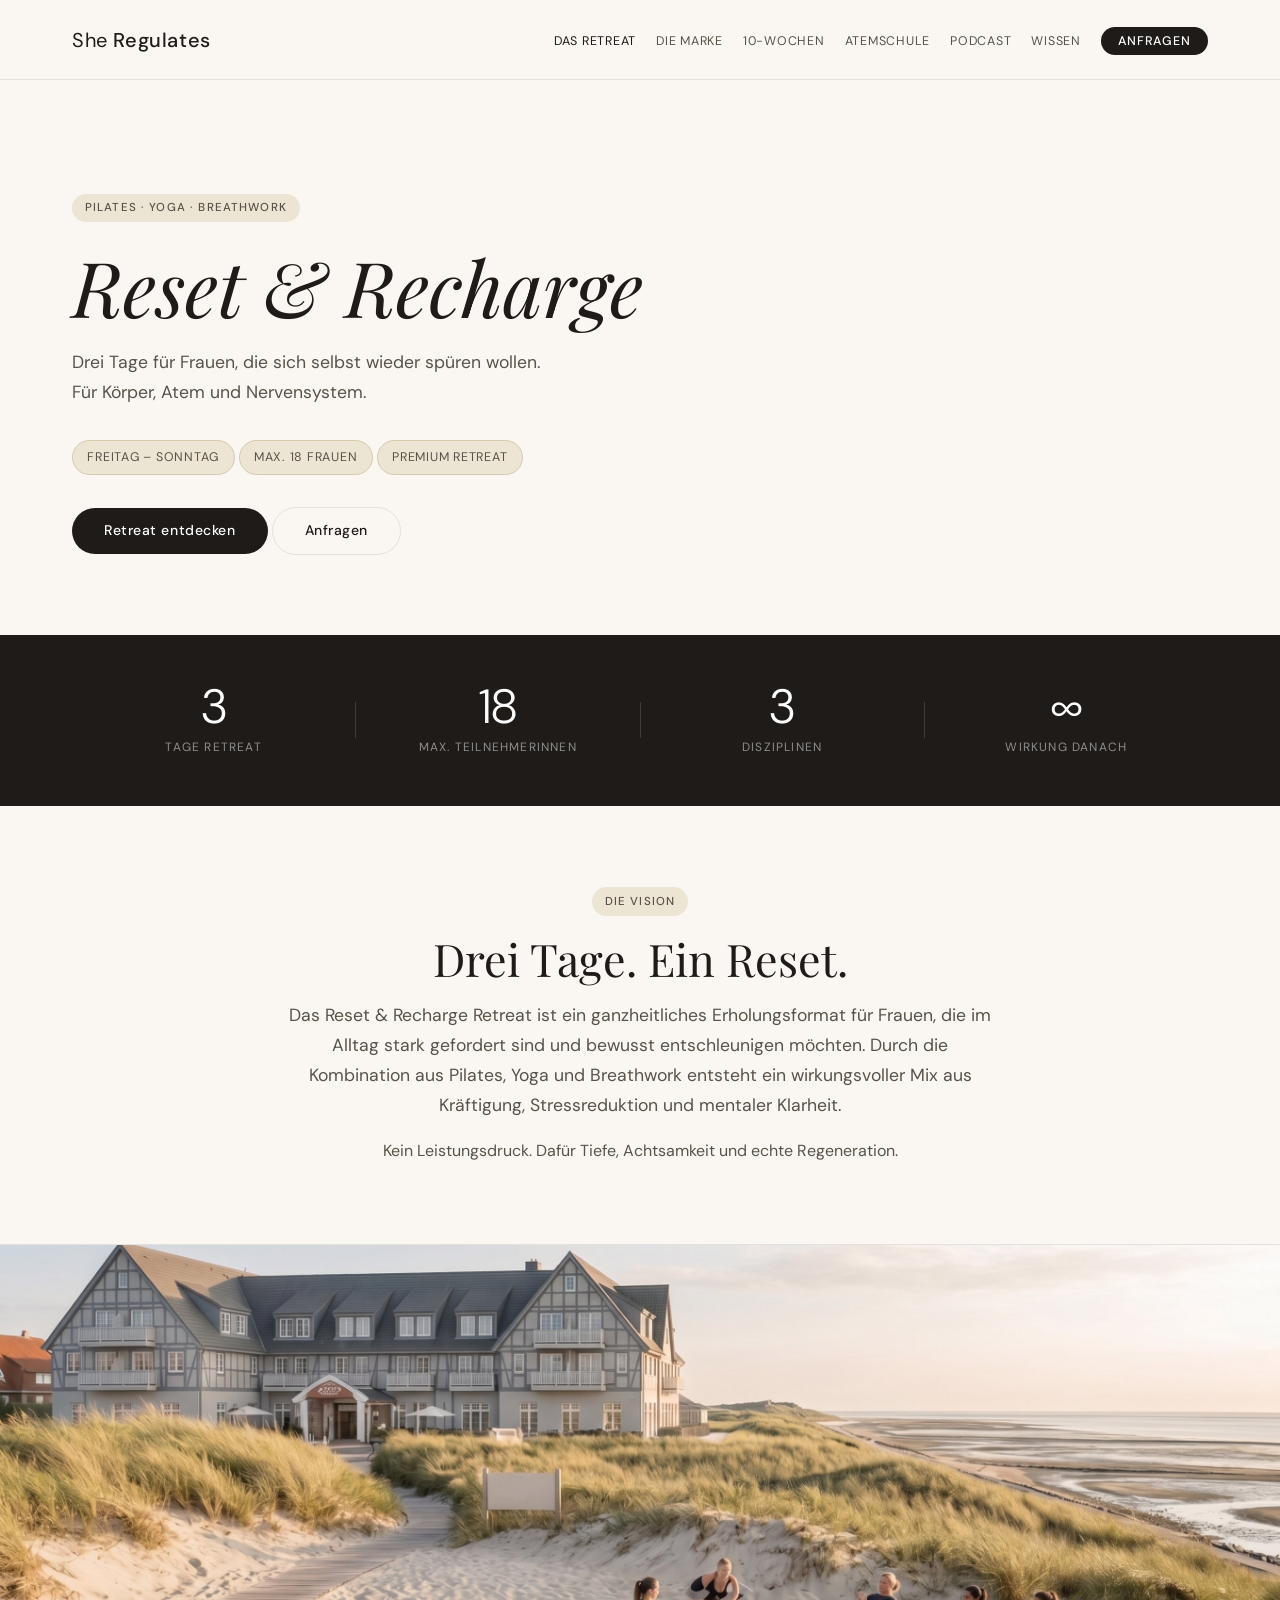
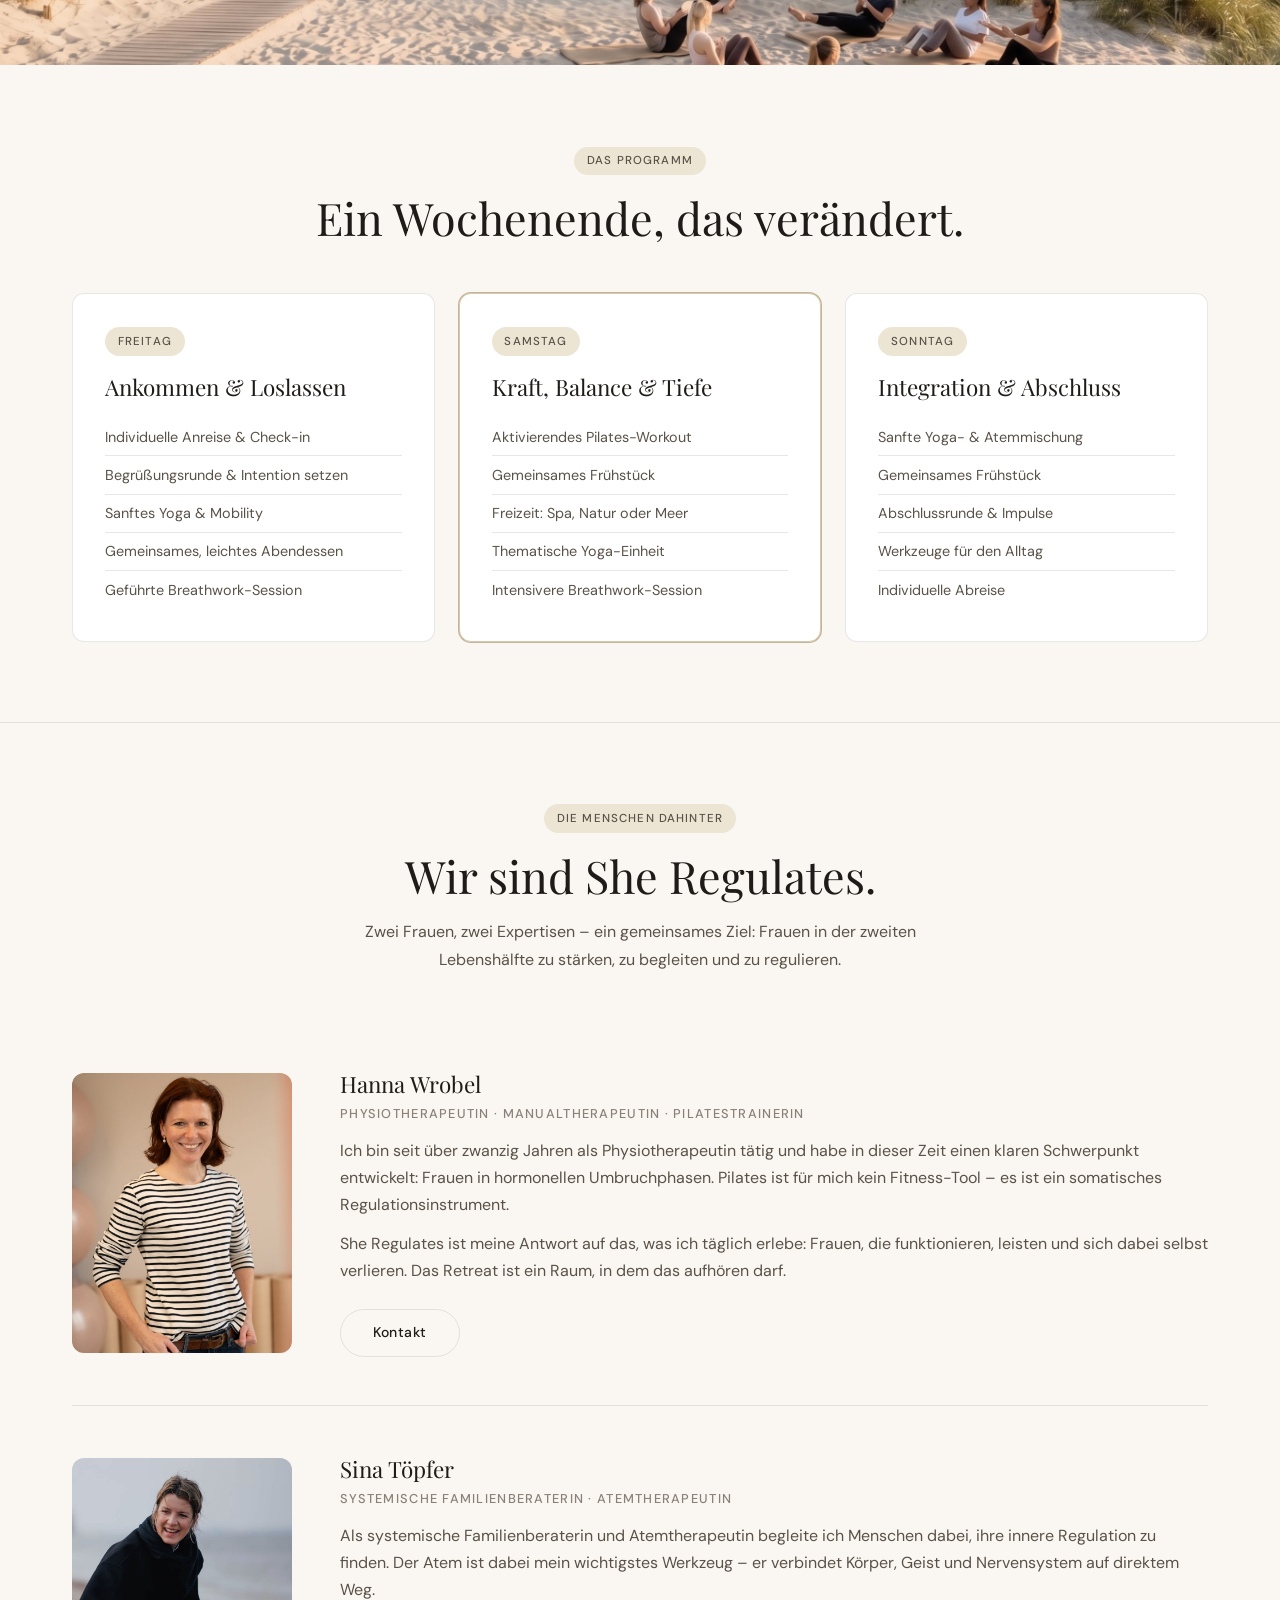
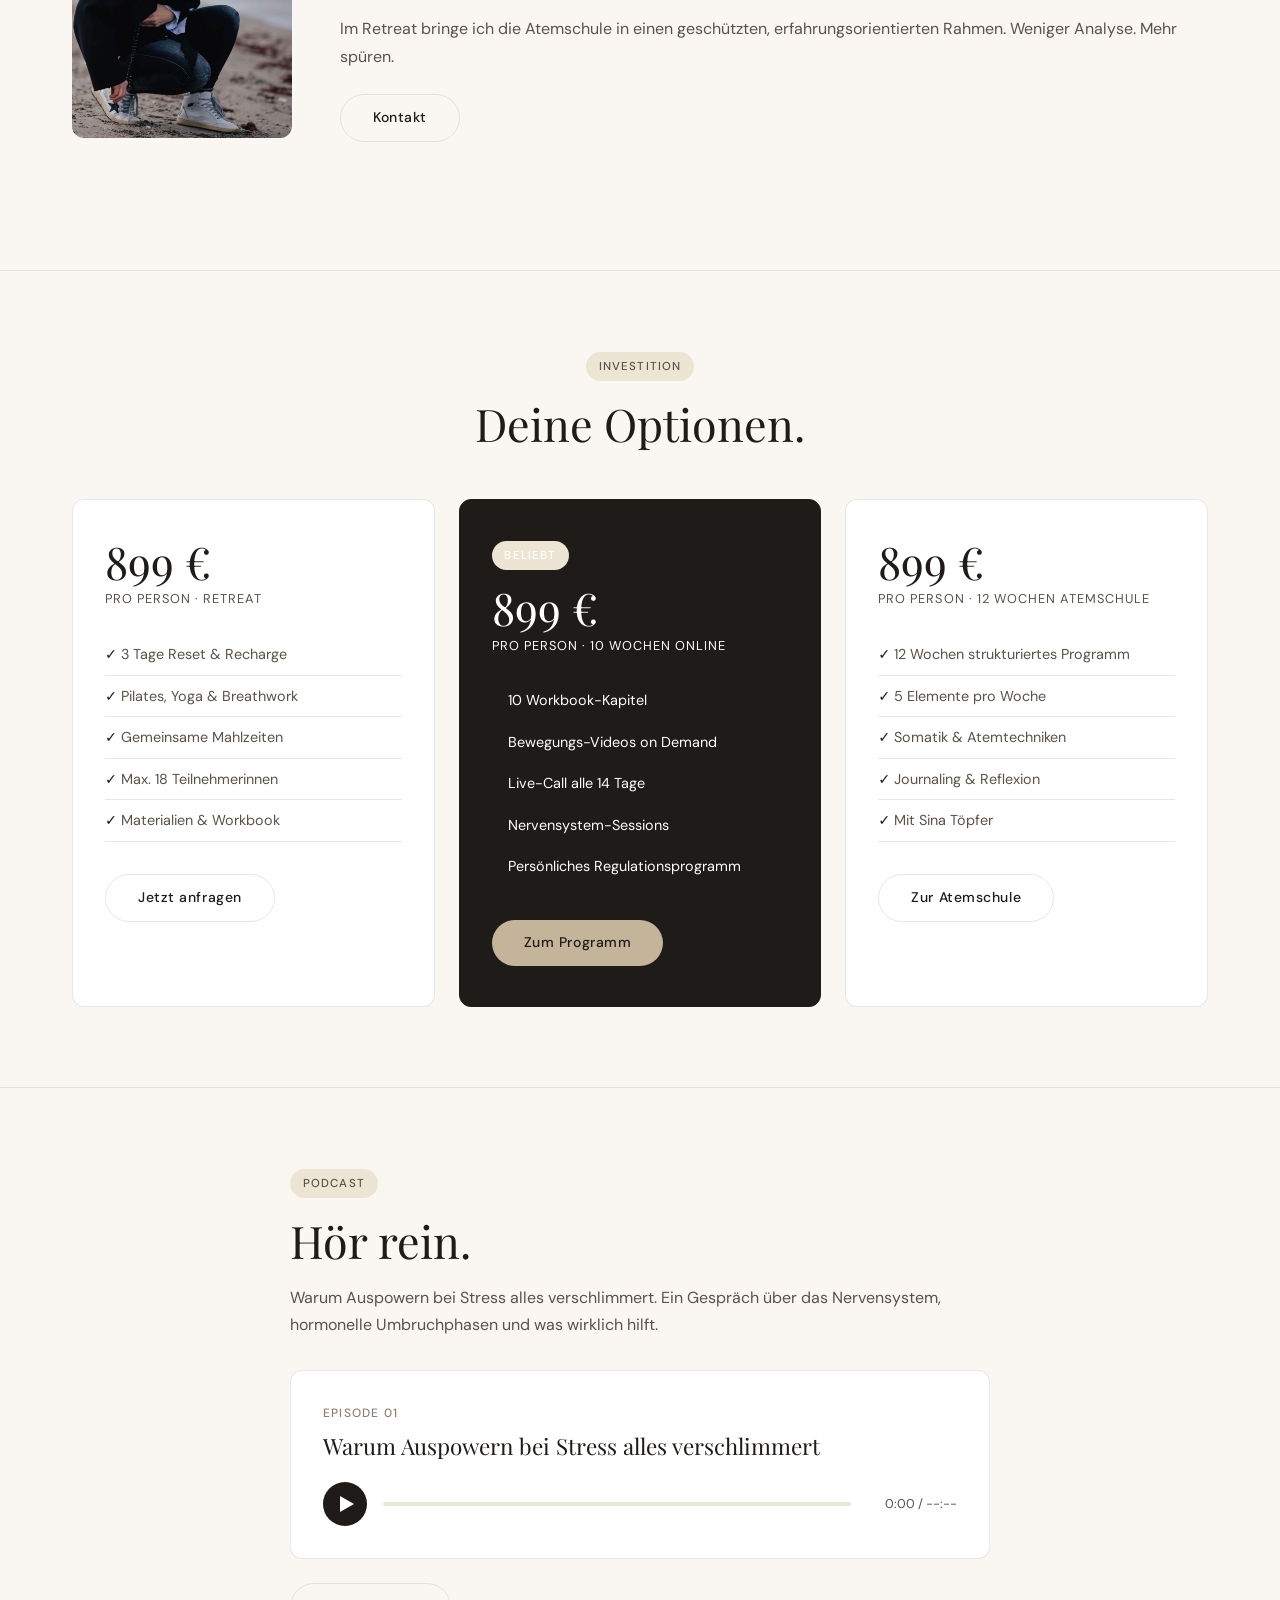
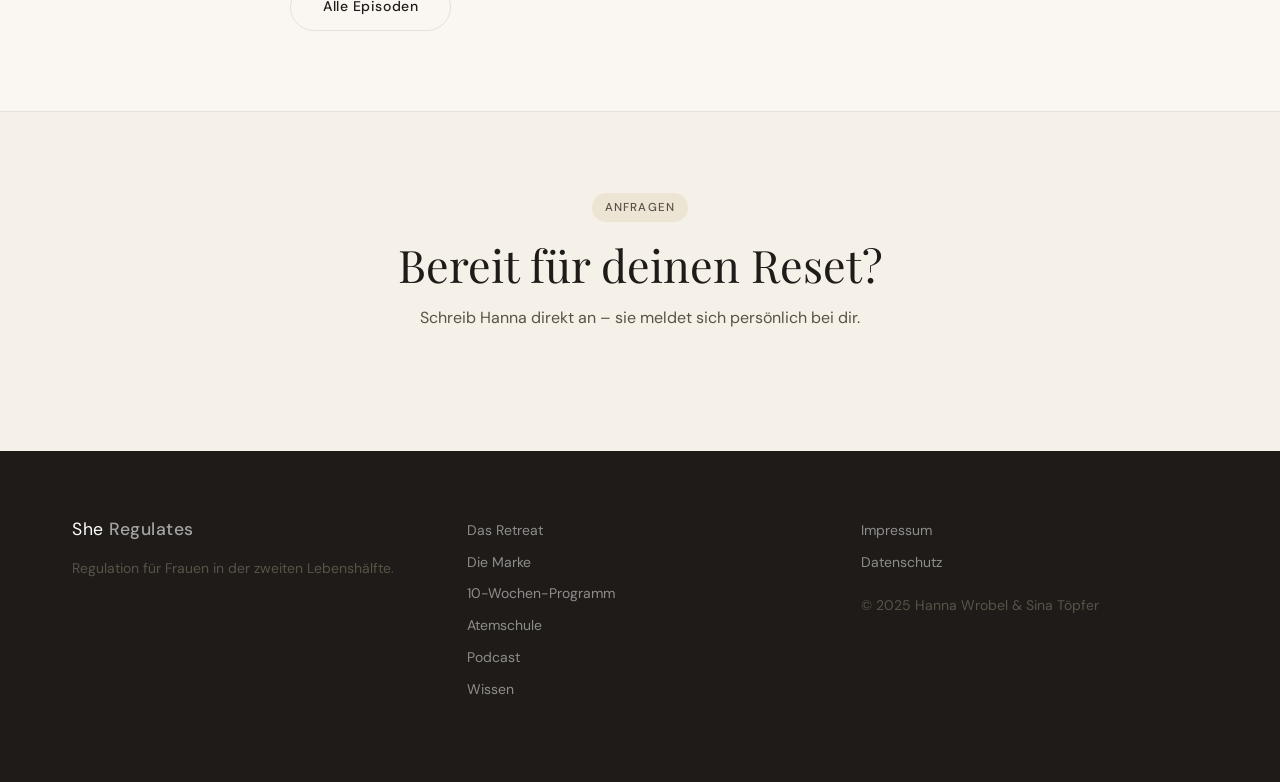
==== index.html @ dd6e3ad3 "fix: retreat.jpg als banner statt Hanna_Bild" ====
<!DOCTYPE html>
<html lang="de">
<head>
<meta charset="UTF-8">
<meta name="viewport" content="width=device-width, initial-scale=1.0">
<title>Reset & Recharge Retreat – She Regulates</title>
<link rel="preconnect" href="https://fonts.googleapis.com">
<link href="https://fonts.googleapis.com/css2?family=Playfair+Display:ital,wght@0,300;0,400;0,500;1,300;1,400&family=DM+Sans:wght@300;400;500&display=swap" rel="stylesheet">
<link rel="stylesheet" href="style.css">


</head>
<body>
<nav id="navbar">
  <div class="nav-inner">
    <a href="index.html" class="logo">She <span>Regulates</span></a>
    <ul class="nav-links">
      <li><a href="index.html" class="active">Das Retreat</a></li>
      <li><a href="marke.html">Die Marke</a></li>
      <li><a href="programm.html">10-Wochen</a></li>
      <li><a href="atemschule.html">Atemschule</a></li>
      <li><a href="podcast.html">Podcast</a></li>
      <li><a href="wissen.html">Wissen</a></li>
      <li><a href="index.html#anfragen" class="nav-cta">Anfragen</a></li>
    </ul>
    <button class="hamburger" id="hamburger" aria-label="Menü"><span></span><span></span><span></span></button>
  </div>
</nav>
<div class="mobile-menu" id="mobileMenu">
    <a href="index.html">Das Retreat</a>  <a href="marke.html">Die Marke</a>  <a href="programm.html">10-Wochen</a>  <a href="atemschule.html">Atemschule</a>  <a href="podcast.html">Podcast</a>  <a href="wissen.html">Wissen</a>
  <a href="index.html#anfragen" class="btn btn-primary" style="margin-top:1rem">Anfragen</a>
</div>
<!-- HERO -->
<section class="hero-cream">
  <div class="container">
    <div class="hero-cream-inner">
      <span class="tag">Pilates · Yoga · Breathwork</span>
      <h1>Reset &amp; Recharge</h1>
      <p>Drei Tage für Frauen, die sich selbst wieder spüren wollen.<br>Für Körper, Atem und Nervensystem.</p>
      <div class="hero-badges" style="justify-content:flex-start;margin-bottom:2rem">
        <span class="hero-badge-cream">Freitag – Sonntag</span>
        <span class="hero-badge-cream">Max. 18 Frauen</span>
        <span class="hero-badge-cream">Premium Retreat</span>
      </div>
      <div class="hero-btns" style="justify-content:flex-start">
        <a href="#retreat" class="btn btn-primary">Retreat entdecken</a>
        <a href="#anfragen" class="btn btn-outline">Anfragen</a>
      </div>
    </div>
  </div>
</section>

<!-- STATS -->
<div class="stats-bar">
  <div class="container">
    <div class="stats-grid">
      <div class="stat-item"><div class="stat-num">3</div><div class="stat-label">Tage Retreat</div></div>
      <div class="stat-divider"></div>
      <div class="stat-item"><div class="stat-num">18</div><div class="stat-label">Max. Teilnehmerinnen</div></div>
      <div class="stat-divider"></div>
      <div class="stat-item"><div class="stat-num">3</div><div class="stat-label">Disziplinen</div></div>
      <div class="stat-divider"></div>
      <div class="stat-item"><div class="stat-num">∞</div><div class="stat-label">Wirkung danach</div></div>
    </div>
  </div>
</div>

<!-- VISION -->
<section class="section" id="retreat">
  <div class="container">
    <div style="max-width:720px;margin:0 auto;text-align:center">
      <span class="tag">Die Vision</span>
      <h2>Drei Tage. Ein Reset.</h2>
      <p style="font-size:1.1rem;margin-top:1rem">Das Reset &amp; Recharge Retreat ist ein ganzheitliches Erholungsformat für Frauen, die im Alltag stark gefordert sind und bewusst entschleunigen möchten. Durch die Kombination aus Pilates, Yoga und Breathwork entsteht ein wirkungsvoller Mix aus Kräftigung, Stressreduktion und mentaler Klarheit.</p>
      <p style="margin-top:1rem">Kein Leistungsdruck. Dafür Tiefe, Achtsamkeit und echte Regeneration.</p>
    </div>
  </div>
</section>

<div class="divider"></div>


<!-- STRAND BANNER -->
<div class="strand-banner">
  <img src="retreat.jpg" alt="She Regulates Retreat" class="strand-img">
</div>

<!-- PROGRAMM ÜBERSICHT -->
<section class="section" style="background:var(--cream-dark)">
  <div class="container">
    <div style="text-align:center;margin-bottom:3rem">
      <span class="tag">Das Programm</span>
      <h2>Ein Wochenende, das verändert.</h2>
    </div>
    <div class="card-grid card-grid-3">
      <div class="card">
        <div class="tag">Freitag</div>
        <h3>Ankommen &amp; Loslassen</h3>
        <ul style="list-style:none;margin-top:1rem">
          <li style="padding:.4rem 0;border-bottom:1px solid var(--border);font-size:.9rem;color:var(--text-mid)">Individuelle Anreise &amp; Check-in</li>
          <li style="padding:.4rem 0;border-bottom:1px solid var(--border);font-size:.9rem;color:var(--text-mid)">Begrüßungsrunde &amp; Intention setzen</li>
          <li style="padding:.4rem 0;border-bottom:1px solid var(--border);font-size:.9rem;color:var(--text-mid)">Sanftes Yoga &amp; Mobility</li>
          <li style="padding:.4rem 0;border-bottom:1px solid var(--border);font-size:.9rem;color:var(--text-mid)">Gemeinsames, leichtes Abendessen</li>
          <li style="padding:.4rem 0;font-size:.9rem;color:var(--text-mid)">Geführte Breathwork-Session</li>
        </ul>
      </div>
      <div class="card" style="border-color:var(--beige-dark);box-shadow:0 0 0 1px var(--beige-deep)">
        <div class="tag">Samstag</div>
        <h3>Kraft, Balance &amp; Tiefe</h3>
        <ul style="list-style:none;margin-top:1rem">
          <li style="padding:.4rem 0;border-bottom:1px solid var(--border);font-size:.9rem;color:var(--text-mid)">Aktivierendes Pilates-Workout</li>
          <li style="padding:.4rem 0;border-bottom:1px solid var(--border);font-size:.9rem;color:var(--text-mid)">Gemeinsames Frühstück</li>
          <li style="padding:.4rem 0;border-bottom:1px solid var(--border);font-size:.9rem;color:var(--text-mid)">Freizeit: Spa, Natur oder Meer</li>
          <li style="padding:.4rem 0;border-bottom:1px solid var(--border);font-size:.9rem;color:var(--text-mid)">Thematische Yoga-Einheit</li>
          <li style="padding:.4rem 0;font-size:.9rem;color:var(--text-mid)">Intensivere Breathwork-Session</li>
        </ul>
      </div>
      <div class="card">
        <div class="tag">Sonntag</div>
        <h3>Integration &amp; Abschluss</h3>
        <ul style="list-style:none;margin-top:1rem">
          <li style="padding:.4rem 0;border-bottom:1px solid var(--border);font-size:.9rem;color:var(--text-mid)">Sanfte Yoga- &amp; Atemmischung</li>
          <li style="padding:.4rem 0;border-bottom:1px solid var(--border);font-size:.9rem;color:var(--text-mid)">Gemeinsames Frühstück</li>
          <li style="padding:.4rem 0;border-bottom:1px solid var(--border);font-size:.9rem;color:var(--text-mid)">Abschlussrunde &amp; Impulse</li>
          <li style="padding:.4rem 0;border-bottom:1px solid var(--border);font-size:.9rem;color:var(--text-mid)">Werkzeuge für den Alltag</li>
          <li style="padding:.4rem 0;font-size:.9rem;color:var(--text-mid)">Individuelle Abreise</li>
        </ul>
      </div>
    </div>
  </div>
</section>

<div class="divider"></div>

<!-- TEAM -->
<section class="section">
  <div class="container">
    <div style="text-align:center;margin-bottom:3rem">
      <span class="tag">Die Menschen dahinter</span>
      <h2>Wir sind She Regulates.</h2>
      <p style="max-width:580px;margin:1rem auto 0">Zwei Frauen, zwei Expertisen – ein gemeinsames Ziel: Frauen in der zweiten Lebenshälfte zu stärken, zu begleiten und zu regulieren.</p>
    </div>
    <div class="person-card">
      <img src="Hanna_Bild.jpg" alt="Hanna Wrobel" class="person-img">
      <div class="person-info">
        <h3>Hanna Wrobel</h3>
        <p class="person-role">Physiotherapeutin · Manualtherapeutin · Pilatestrainerin</p>
        <p>Ich bin seit über zwanzig Jahren als Physiotherapeutin tätig und habe in dieser Zeit einen klaren Schwerpunkt entwickelt: Frauen in hormonellen Umbruchphasen. Pilates ist für mich kein Fitness-Tool – es ist ein somatisches Regulationsinstrument.</p>
        <p>She Regulates ist meine Antwort auf das, was ich täglich erlebe: Frauen, die funktionieren, leisten und sich dabei selbst verlieren. Das Retreat ist ein Raum, in dem das aufhören darf.</p>
        <a href="mailto:hanna.wrobel@pilatescompany.de" class="btn btn-outline" style="margin-top:.75rem">Kontakt</a>
      </div>
    </div>
    <div class="person-card">
      <img src="Sina_Bild.png" alt="Sina Töpfer" class="person-img">
      <div class="person-info">
        <h3>Sina Töpfer</h3>
        <p class="person-role">Systemische Familienberaterin · Atemtherapeutin</p>
        <p>Als systemische Familienberaterin und Atemtherapeutin begleite ich Menschen dabei, ihre innere Regulation zu finden. Der Atem ist dabei mein wichtigstes Werkzeug – er verbindet Körper, Geist und Nervensystem auf direktem Weg.</p>
        <p>Im Retreat bringe ich die Atemschule in einen geschützten, erfahrungsorientierten Rahmen. Weniger Analyse. Mehr spüren.</p>
        <a href="mailto:toepfer@systemischefamilienberaterin.de" class="btn btn-outline" style="margin-top:.75rem">Kontakt</a>
      </div>
    </div>
  </div>
</section>

<div class="divider"></div>

<!-- INVESTITION -->
<section class="section" style="background:var(--cream-dark)">
  <div class="container">
    <div style="text-align:center;margin-bottom:3rem">
      <span class="tag">Investition</span>
      <h2>Deine Optionen.</h2>
    </div>
    <div class="preis-grid">
      <div class="preis-card">
        <div class="preis-amount">899 €</div>
        <div class="preis-per">pro Person · Retreat</div>
        <ul class="preis-includes">
          <li>3 Tage Reset &amp; Recharge</li>
          <li>Pilates, Yoga &amp; Breathwork</li>
          <li>Gemeinsame Mahlzeiten</li>
          <li>Max. 18 Teilnehmerinnen</li>
          <li>Materialien &amp; Workbook</li>
        </ul>
        <a href="#anfragen" class="btn btn-outline">Jetzt anfragen</a>
      </div>
      <div class="preis-card featured">
        <div class="tag" style="background:var(--beige);color:var(--text-mid)">Beliebt</div>
        <div class="preis-amount">899 €</div>
        <div class="preis-per">pro Person · 10 Wochen online</div>
        <ul class="preis-includes">
          <li>10 Workbook-Kapitel</li>
          <li>Bewegungs-Videos on Demand</li>
          <li>Live-Call alle 14 Tage</li>
          <li>Nervensystem-Sessions</li>
          <li>Persönliches Regulationsprogramm</li>
        </ul>
        <a href="programm.html" class="btn btn-primary">Zum Programm</a>
      </div>
      <div class="preis-card">
        <div class="preis-amount">899 €</div>
        <div class="preis-per">pro Person · 12 Wochen Atemschule</div>
        <ul class="preis-includes">
          <li>12 Wochen strukturiertes Programm</li>
          <li>5 Elemente pro Woche</li>
          <li>Somatik &amp; Atemtechniken</li>
          <li>Journaling &amp; Reflexion</li>
          <li>Mit Sina Töpfer</li>
        </ul>
        <a href="atemschule.html" class="btn btn-outline">Zur Atemschule</a>
      </div>
    </div>
  </div>
</section>

<div class="divider"></div>

<!-- PODCAST TEASER -->
<section class="section">
  <div class="container">
    <div style="max-width:700px;margin:0 auto">
      <span class="tag">Podcast</span>
      <h2>Hör rein.</h2>
      <p style="margin:1rem 0 2rem">Warum Auspowern bei Stress alles verschlimmert. Ein Gespräch über das Nervensystem, hormonelle Umbruchphasen und was wirklich hilft.</p>
      <div class="episode-card">
        <div class="ep-meta">Episode 01</div>
        <h3>Warum Auspowern bei Stress alles verschlimmert</h3>
        <div class="player">
          <div class="player-bar">
            <button class="play-btn" id="playBtn1" onclick="togglePlay(1)">
              <svg width="14" height="16" viewBox="0 0 14 16"><path d="M0 0l14 8-14 8z"/></svg>
            </button>
            <div class="progress-wrap" id="pw1"><div class="progress-fill" id="pf1"></div></div>
            <span class="time-display" id="td1">0:00 / --:--</span>
          </div>
        </div>
      </div>
      <a href="podcast.html" class="btn btn-outline">Alle Episoden</a>
    </div>
  </div>
</section>

<div class="divider"></div>

<!-- ANFRAGEN -->
<section class="section form-section" id="anfragen">
  <div class="container">
    <div style="text-align:center;margin-bottom:2.5rem">
      <span class="tag">Anfragen</span>
      <h2>Bereit für deinen Reset?</h2>
      <p style="margin-top:.75rem">Schreib Hanna direkt an – sie meldet sich persönlich bei dir.</p>
    </div>
    <div class="hs-form-wrapper">
      <script charset="utf-8" type="text/javascript" src="//js-eu1.hsforms.net/forms/embed/v2.js"></script>
      <script>
        hbspt.forms.create({
          region: "eu1",
          portalId: "147264621",
          formId: "f4181721-f673-4d9c-a7f8-4d45f0703fde"
        });
      </script>
    </div>
  </div>
</section>

<footer>
  <div class="container">
    <div class="footer-inner">
      <div>
        <a href="index.html" class="logo">She <span>Regulates</span></a>
        <p>Regulation für Frauen in der zweiten Lebenshälfte.</p>
      </div>
      <div class="footer-links">
        <a href="index.html">Das Retreat</a>
        <a href="marke.html">Die Marke</a>
        <a href="programm.html">10-Wochen-Programm</a>
        <a href="atemschule.html">Atemschule</a>
        <a href="podcast.html">Podcast</a>
        <a href="wissen.html">Wissen</a>
      </div>
      <div class="footer-legal">
        <a href="impressum.html">Impressum</a>
        <a href="datenschutz.html">Datenschutz</a>
        <p style="margin-top:.75rem">© 2025 Hanna Wrobel &amp; Sina Töpfer</p>
      </div>
    </div>
  </div>
</footer>
<script>
  const nb = document.getElementById('navbar');
  window.addEventListener('scroll', () => nb.classList.toggle('scrolled', window.scrollY > 40));
  const hb = document.getElementById('hamburger');
  const mm = document.getElementById('mobileMenu');
  hb.addEventListener('click', () => { mm.classList.toggle('open'); hb.classList.toggle('open'); });
  mm.querySelectorAll('a').forEach(a => a.addEventListener('click', () => { mm.classList.remove('open'); hb.classList.remove('open'); }));
  
  // Podcast player (index teaser)
  const audio1 = new Audio('podcast.m4a');
  function togglePlay(n) {
    const btn = document.getElementById('playBtn'+n);
    const pf = document.getElementById('pf'+n);
    const td = document.getElementById('td'+n);
    const audio = audio1;
    if (audio.paused) { audio.play(); btn.innerHTML = '<svg width="12" height="14" viewBox="0 0 12 14" fill="#fff"><rect x="0" y="0" width="4" height="14"/><rect x="8" y="0" width="4" height="14"/></svg>'; }
    else { audio.pause(); btn.innerHTML = '<svg width="14" height="16" viewBox="0 0 14 16" fill="#fff"><path d="M0 0l14 8-14 8z"/></svg>'; }
    audio.ontimeupdate = () => {
      const p = audio.duration ? (audio.currentTime/audio.duration)*100 : 0;
      pf.style.width = p + '%';
      const fmt = s => Math.floor(s/60)+':'+(Math.floor(s%60)<10?'0':'')+Math.floor(s%60);
      td.textContent = fmt(audio.currentTime) + ' / ' + (audio.duration ? fmt(audio.duration) : '--:--');
    };
  }

</script>
</body>
</html>
---- style.css ----
/* ── RESET & ROOT ── */
*, *::before, *::after { box-sizing: border-box; margin: 0; padding: 0; }

:root {
  --beige-light: #f5f0e8;
  --beige:       #ede5d4;
  --beige-dark:  #d6c9b0;
  --beige-deep:  #c4b49a;
  --cream:       #faf7f2;
  --text:        #1e1b18;
  --text-mid:    #5a5248;
  --text-light:  #8a8078;
  --border:      rgba(30,27,24,.1);
  --black:       #1e1b18;
  --sans:        'DM Sans', system-ui, sans-serif;
  --heading:     'Playfair Display', serif;
  --radius:      12px;
  --nav-h:       80px;
}

html { scroll-behavior: smooth; }
body { padding-top: var(--nav-h); font-family: var(--sans); background: var(--cream); color: var(--text); font-size: 16px; line-height: 1.7; }

/* ── TYPOGRAPHY ── */
h1,h2,h3,h4,h5,h6 { font-family: var(--heading); font-weight: 400; }
h1 { font-size: clamp(2.4rem, 5.5vw, 4.2rem); line-height: 1.1; }
h2 { font-size: clamp(1.8rem, 3.5vw, 2.8rem); line-height: 1.2; }
h3 { font-family: var(--heading); font-size: 1.4rem; line-height: 1.35; font-weight: 400; }
p { color: var(--text-mid); }

/* ── NAV ── */
nav {
  position: fixed; top: 0; left: 0; right: 0; z-index: 100;
  height: var(--nav-h);
  background: rgba(250,247,242,.96);
  backdrop-filter: blur(12px);
  border-bottom: 1px solid var(--border);
}
.nav-inner {
  max-width: 1200px; margin: 0 auto; width: 100%;
  padding: 0 2rem; height: 100%;
  display: flex; align-items: center; justify-content: space-between;
}
.logo {
  font-family: var(--sans); font-size: 1.25rem; font-weight: 400;
  color: var(--text); text-decoration: none; letter-spacing: .03em;
}
.logo span { color: var(--text); font-weight: 500; }

.nav-links { display: flex; align-items: center; gap: 1.25rem; list-style: none; }
.nav-links a {
  font-size: .78rem; font-weight: 400; letter-spacing: .06em;
  text-decoration: none; color: var(--text-mid);
  text-transform: uppercase; transition: color .2s; white-space: nowrap;
}
.nav-links a:hover, .nav-links a.active { color: var(--black); }
.nav-cta {
  background: var(--black) !important; color: #fff !important;
  padding: .4rem 1.1rem; border-radius: 100px;
  font-weight: 500 !important;
  transition: background .2s !important;
}
.nav-cta:hover { background: #3a3530 !important; }

.hamburger {
  display: none; flex-direction: column; gap: 5px;
  background: none; border: none; cursor: pointer; padding: 4px;
}
.hamburger span { display: block; width: 24px; height: 2px; background: var(--text); border-radius: 2px; transition: .3s; }
.hamburger.open span:nth-child(1) { transform: translateY(7px) rotate(45deg); }
.hamburger.open span:nth-child(2) { opacity: 0; }
.hamburger.open span:nth-child(3) { transform: translateY(-7px) rotate(-45deg); }

.mobile-menu {
  display: none; position: fixed; top: var(--nav-h); left: 0; right: 0; bottom: 0;
  background: var(--cream); z-index: 99;
  flex-direction: column; align-items: center; justify-content: center; gap: 2rem;
  padding: 2rem;
}
.mobile-menu.open { display: flex; }
.mobile-menu a { font-family: var(--heading); font-size: 2rem; font-weight: 300; color: var(--text); text-decoration: none; transition: color .2s; }
.mobile-menu a:hover { color: var(--text-mid); }

/* ── LAYOUT ── */
.container { max-width: 1200px; margin: 0 auto; padding: 0 2rem; }
.section { padding: 5rem 0; }
.section-sm { padding: 3rem 0; }
.divider { height: 1px; background: var(--border); }

/* ── COMPONENTS ── */
.tag {
  display: inline-block; font-size: .72rem; font-weight: 500; letter-spacing: .1em;
  text-transform: uppercase; color: var(--text-mid); background: var(--beige);
  padding: .28rem .8rem; border-radius: 100px; margin-bottom: 1rem;
}
.btn {
  display: inline-block; padding: .7rem 2rem; border-radius: 100px;
  font-family: var(--sans); font-size: .875rem; font-weight: 500;
  letter-spacing: .04em; text-decoration: none; cursor: pointer;
  transition: .2s; border: none;
}
.btn-primary { background: var(--black); color: #fff; }
.btn-primary:hover { background: #3a3530; }
.btn-outline { background: transparent; color: var(--text); border: 1.5px solid var(--border); }
.btn-outline:hover { border-color: var(--black); color: var(--black); }

/* ── HERO (cream) ── */
.hero-cream { padding: 7rem 0 5rem; background: var(--cream); }
.hero-cream-inner { max-width: 680px; }
.hero-cream-inner h1 { font-size: clamp(2.8rem, 6vw, 4.8rem); font-style: italic; font-weight: 300; margin: .5rem 0 1.25rem; line-height: 1.05; }
.hero-cream-inner > p { font-size: 1.1rem; color: var(--text-mid); line-height: 1.75; margin-bottom: 2rem; }
.hero-badge-cream {
  display: inline-block; background: var(--beige); border: 1px solid var(--beige-dark);
  color: var(--text-mid); padding: .35rem .9rem; border-radius: 100px;
  font-size: .78rem; letter-spacing: .06em; text-transform: uppercase;
}

/* ── STRAND BANNER ── */
.strand-banner { width: 100%; height: 420px; overflow: hidden; }
.strand-img { width: 100%; height: 100%; object-fit: cover; object-position: center 40%; display: block; }

/* ── STATS BAR ── */
.stats-bar { background: var(--black); padding: 2rem 0; }
.stats-grid { display: flex; align-items: center; justify-content: center; flex-wrap: wrap; }
.stat-item { flex: 1; min-width: 140px; text-align: center; padding: 1rem 2rem; }
.stat-num { font-family: var(--sans); font-size: clamp(2rem,4vw,3rem); font-weight: 300; color: #fff; line-height: 1; }
.stat-label { font-size: .75rem; letter-spacing: .1em; text-transform: uppercase; color: rgba(255,255,255,.5); margin-top: .4rem; }
.stat-divider { width: 1px; height: 36px; background: rgba(255,255,255,.15); flex-shrink: 0; }

/* ── CARDS ── */
.card { background: #fff; border-radius: var(--radius); padding: 2rem; border: 1px solid var(--border); }
.card-grid { display: grid; gap: 1.5rem; }
.card-grid-2 { grid-template-columns: repeat(2, 1fr); }
.card-grid-3 { grid-template-columns: repeat(3, 1fr); }

/* ── PERSON CARD ── */
.person-card { display: flex; gap: 3rem; align-items: center; padding: 3rem 0; }
.person-card:not(:last-child) { border-bottom: 1px solid var(--border); }
.person-img { width: 220px; height: 280px; object-fit: cover; border-radius: var(--radius); flex-shrink: 0; }
.person-info h3 { margin-bottom: .25rem; }
.person-role { font-size: .8rem; letter-spacing: .1em; text-transform: uppercase; color: var(--text-light); margin-bottom: 1rem; font-weight: 500; }
.person-info p { margin-bottom: .75rem; }

/* ── INVESTITION ── */
.preis-grid { display: grid; grid-template-columns: repeat(3, 1fr); gap: 1.5rem; }
.preis-card { background: #fff; border: 1px solid var(--border); border-radius: var(--radius); padding: 2.5rem 2rem; }
.preis-card.featured { background: var(--black); border-color: var(--black); }
.preis-card.featured * { color: #fff !important; }
.preis-card.featured .btn { background: var(--beige-deep); color: var(--black) !important; }
.preis-card.featured .btn:hover { background: var(--beige-dark); }
.preis-amount { font-family: var(--heading); font-size: 2.8rem; font-weight: 300; color: var(--text); line-height: 1; margin-bottom: .25rem; }
.preis-per { font-size: .8rem; text-transform: uppercase; letter-spacing: .08em; color: var(--text-mid); margin-bottom: 1.5rem; }
.preis-includes { list-style: none; margin-bottom: 2rem; }
.preis-includes li { padding: .5rem 0; border-bottom: 1px solid var(--border); font-size: .9rem; color: var(--text-mid); }
.preis-includes li::before { content: "✓ "; color: var(--text); font-weight: 500; }

/* ── PHASE CARDS ── */
.phase-card { border-left: 3px solid var(--beige-dark); padding: 1.5rem 1.5rem 1.5rem 2rem; background: #fff; border-radius: 0 var(--radius) var(--radius) 0; }
.phase-num { font-size: .75rem; letter-spacing: .15em; text-transform: uppercase; color: var(--text-light); font-weight: 500; margin-bottom: .5rem; }

/* ── PODCAST ── */
.episode-card { background: #fff; border: 1px solid var(--border); border-radius: var(--radius); padding: 2rem; margin-bottom: 1.5rem; }
.ep-meta { font-size: .75rem; letter-spacing: .1em; text-transform: uppercase; color: var(--text-light); margin-bottom: .5rem; font-weight: 500; }
.player { margin-top: 1.25rem; }
.player-bar { display: flex; align-items: center; gap: 1rem; }
.play-btn { width: 44px; height: 44px; border-radius: 50%; background: var(--black); border: none; cursor: pointer; display: flex; align-items: center; justify-content: center; flex-shrink: 0; transition: background .2s; }
.play-btn:hover { background: #3a3530; }
.play-btn svg { fill: #fff; margin-left: 3px; }
.progress-wrap { flex: 1; height: 4px; background: var(--beige); border-radius: 2px; cursor: pointer; position: relative; }
.progress-fill { height: 100%; background: var(--black); border-radius: 2px; width: 0; pointer-events: none; }
.time-display { font-size: .8rem; color: var(--text-mid); white-space: nowrap; min-width: 90px; text-align: right; }

/* ── WISSEN ── */
.wissen-layout { display: grid; grid-template-columns: 220px 1fr; gap: 4rem; align-items: start; }
.wissen-nav { position: sticky; top: calc(var(--nav-h) + 2rem); }
.wissen-nav a { display: block; padding: .6rem .75rem; font-size: .85rem; color: var(--text-mid); text-decoration: none; border-radius: 6px; transition: .2s; border-left: 2px solid transparent; }
.wissen-nav a:hover, .wissen-nav a.active { color: var(--black); background: var(--beige-light); border-left-color: var(--black); }
.wissen-article { display: none; }
.wissen-article.active { display: block; }
.wissen-article h2 { margin-bottom: 1.5rem; }
.wissen-article h3 { margin-top: 2rem; margin-bottom: .75rem; font-size: 1.15rem; }
.wissen-article p { margin-bottom: 1rem; }
.wissen-article ul { padding-left: 1.5rem; margin-bottom: 1rem; }
.wissen-article ul li { margin-bottom: .4rem; color: var(--text-mid); }

/* ── FORM ── */
.form-section { background: var(--beige-light); }
.hs-form-wrapper { max-width: 640px; margin: 0 auto; }
.hs-form input, .hs-form textarea, .hs-form select {
  width: 100%; padding: .85rem 1rem; border: 1.5px solid var(--border);
  border-radius: 8px; font-family: var(--sans); font-size: .95rem;
  background: #fff; color: var(--text); transition: border-color .2s; margin-bottom: .25rem;
}
.hs-form input:focus, .hs-form textarea:focus { outline: none; border-color: var(--black); }
.hs-form .hs-submit input { background: var(--black); color: #fff; font-weight: 500; cursor: pointer; border: none; }
.hs-form .hs-submit input:hover { background: #3a3530; }
.hs-form label { font-size: .85rem; font-weight: 500; margin-bottom: .3rem; display: block; }
.hs-form .hs-form-field { margin-bottom: 1.25rem; }
.hs-form .hs-error-msgs { list-style: none; }
.hs-form .hs-error-msgs li { color: #c0392b; font-size: .8rem; margin-top: .2rem; }

/* ── FOOTER ── */
footer { background: var(--black); padding: 4rem 0 2rem; color: rgba(255,255,255,.6); }
.footer-inner { display: grid; grid-template-columns: 1fr 1fr 1fr; gap: 3rem; margin-bottom: 3rem; }
footer .logo { color: #fff; font-size: 1.1rem; display: block; margin-bottom: .75rem; text-decoration: none; }
footer .logo span { color: rgba(255,255,255,.6); }
footer p { font-size: .875rem; line-height: 1.6; }
.footer-links, .footer-legal { display: flex; flex-direction: column; gap: .5rem; padding-top: .25rem; }
.footer-links a, .footer-legal a { color: rgba(255,255,255,.5); text-decoration: none; font-size: .875rem; transition: color .2s; }
.footer-links a:hover, .footer-legal a:hover { color: #fff; }

/* ── PAGE HERO (inner pages) ── */
.page-hero { padding: 5rem 0 3rem; background: var(--beige-light); border-bottom: 1px solid var(--border); }

/* ── BLOCKQUOTE ── */
blockquote { border-left: 3px solid var(--beige-dark); padding: 1rem 1.5rem; margin: 2rem 0; font-family: var(--heading); font-size: 1.3rem; font-style: italic; color: var(--text); }

/* ── RESPONSIVE ── */
@media (max-width: 900px) {
  .preis-grid { grid-template-columns: 1fr; max-width: 480px; margin: 0 auto; }
  .card-grid-3 { grid-template-columns: 1fr; }
  .card-grid-2 { grid-template-columns: 1fr; }
  .wissen-layout { grid-template-columns: 1fr; }
  .wissen-nav { position: static; display: flex; flex-wrap: wrap; gap: .5rem; margin-bottom: 2rem; }
  .person-card { flex-direction: column; gap: 1.5rem; }
  .person-img { width: 100%; height: 260px; }
  .footer-inner { grid-template-columns: 1fr; gap: 2rem; }
}
@media (max-width: 768px) {
  .nav-links { display: none; }
  .hamburger { display: flex; }
  .hero-btns { flex-direction: column; align-items: flex-start; }
  .stats-grid .stat-divider { display: none; }
  .strand-banner { height: 260px; }
  .hero-cream { padding: 5rem 0 3rem; }
}
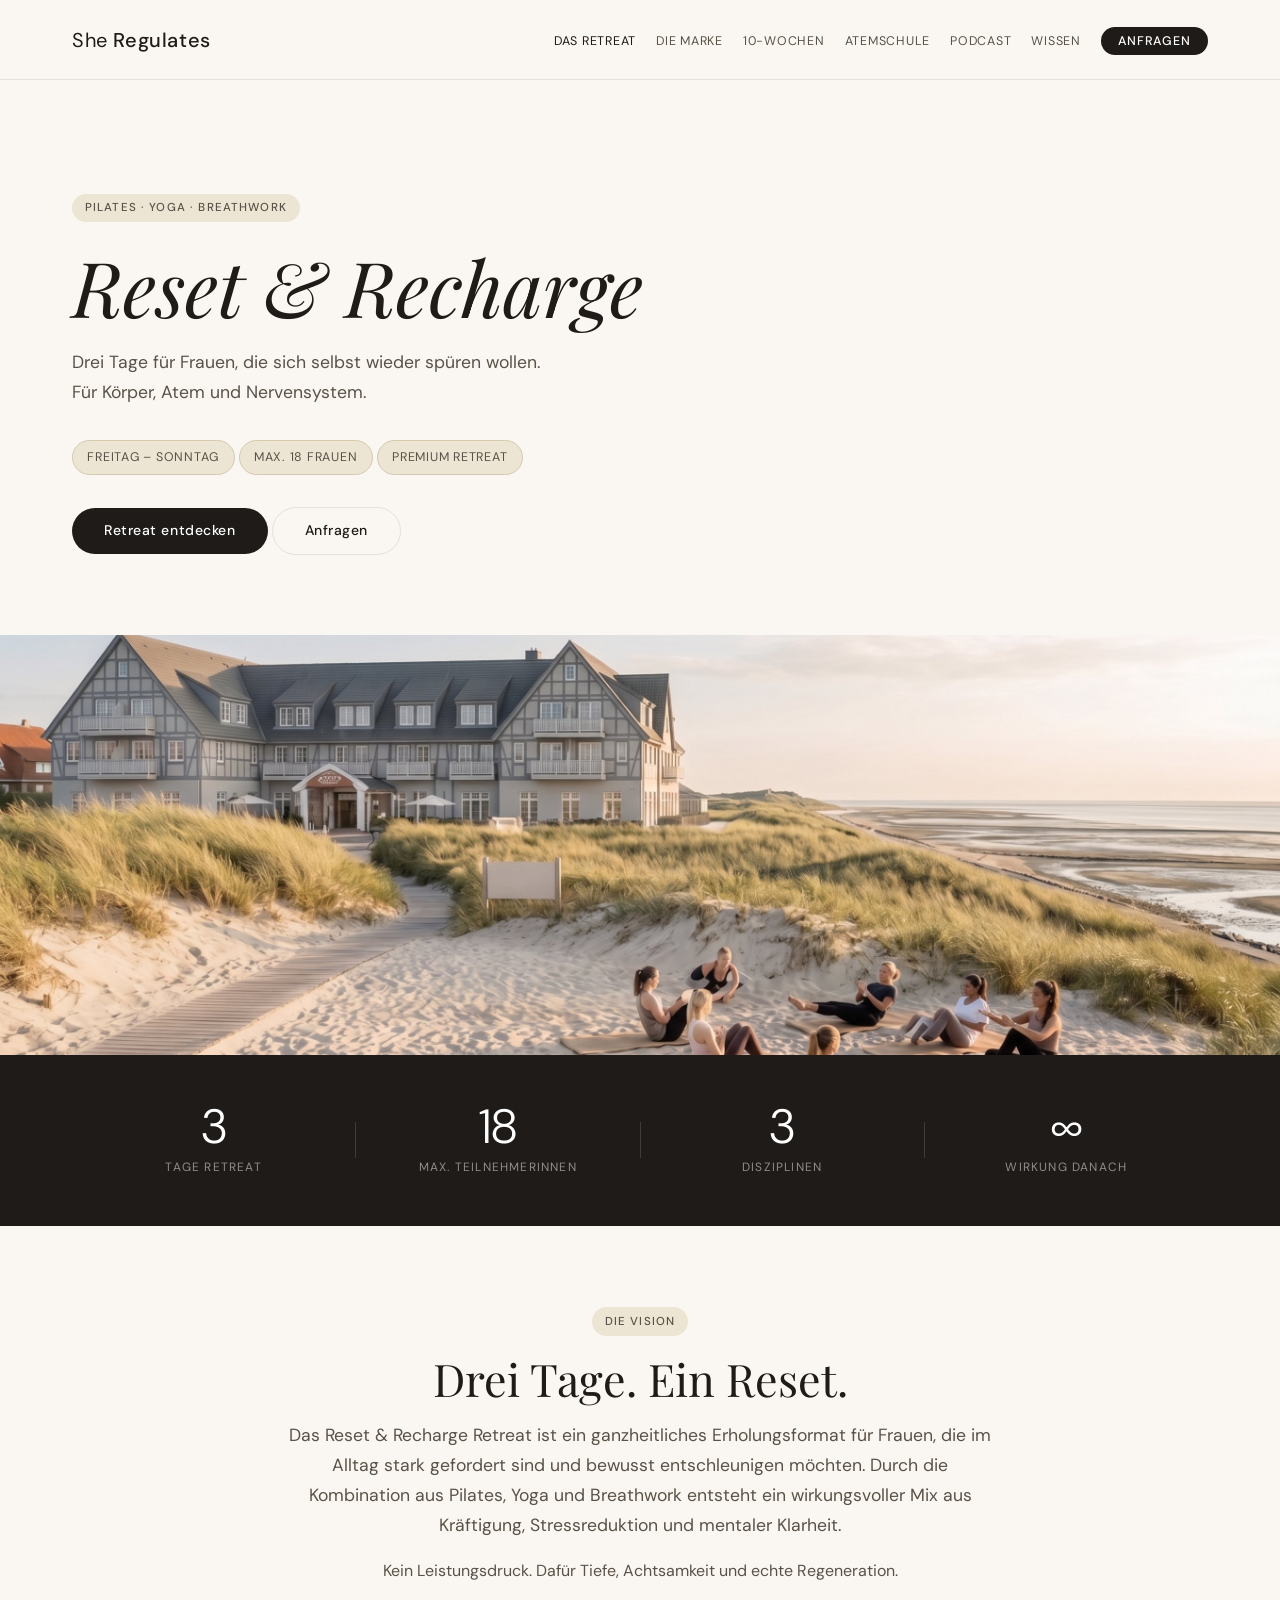
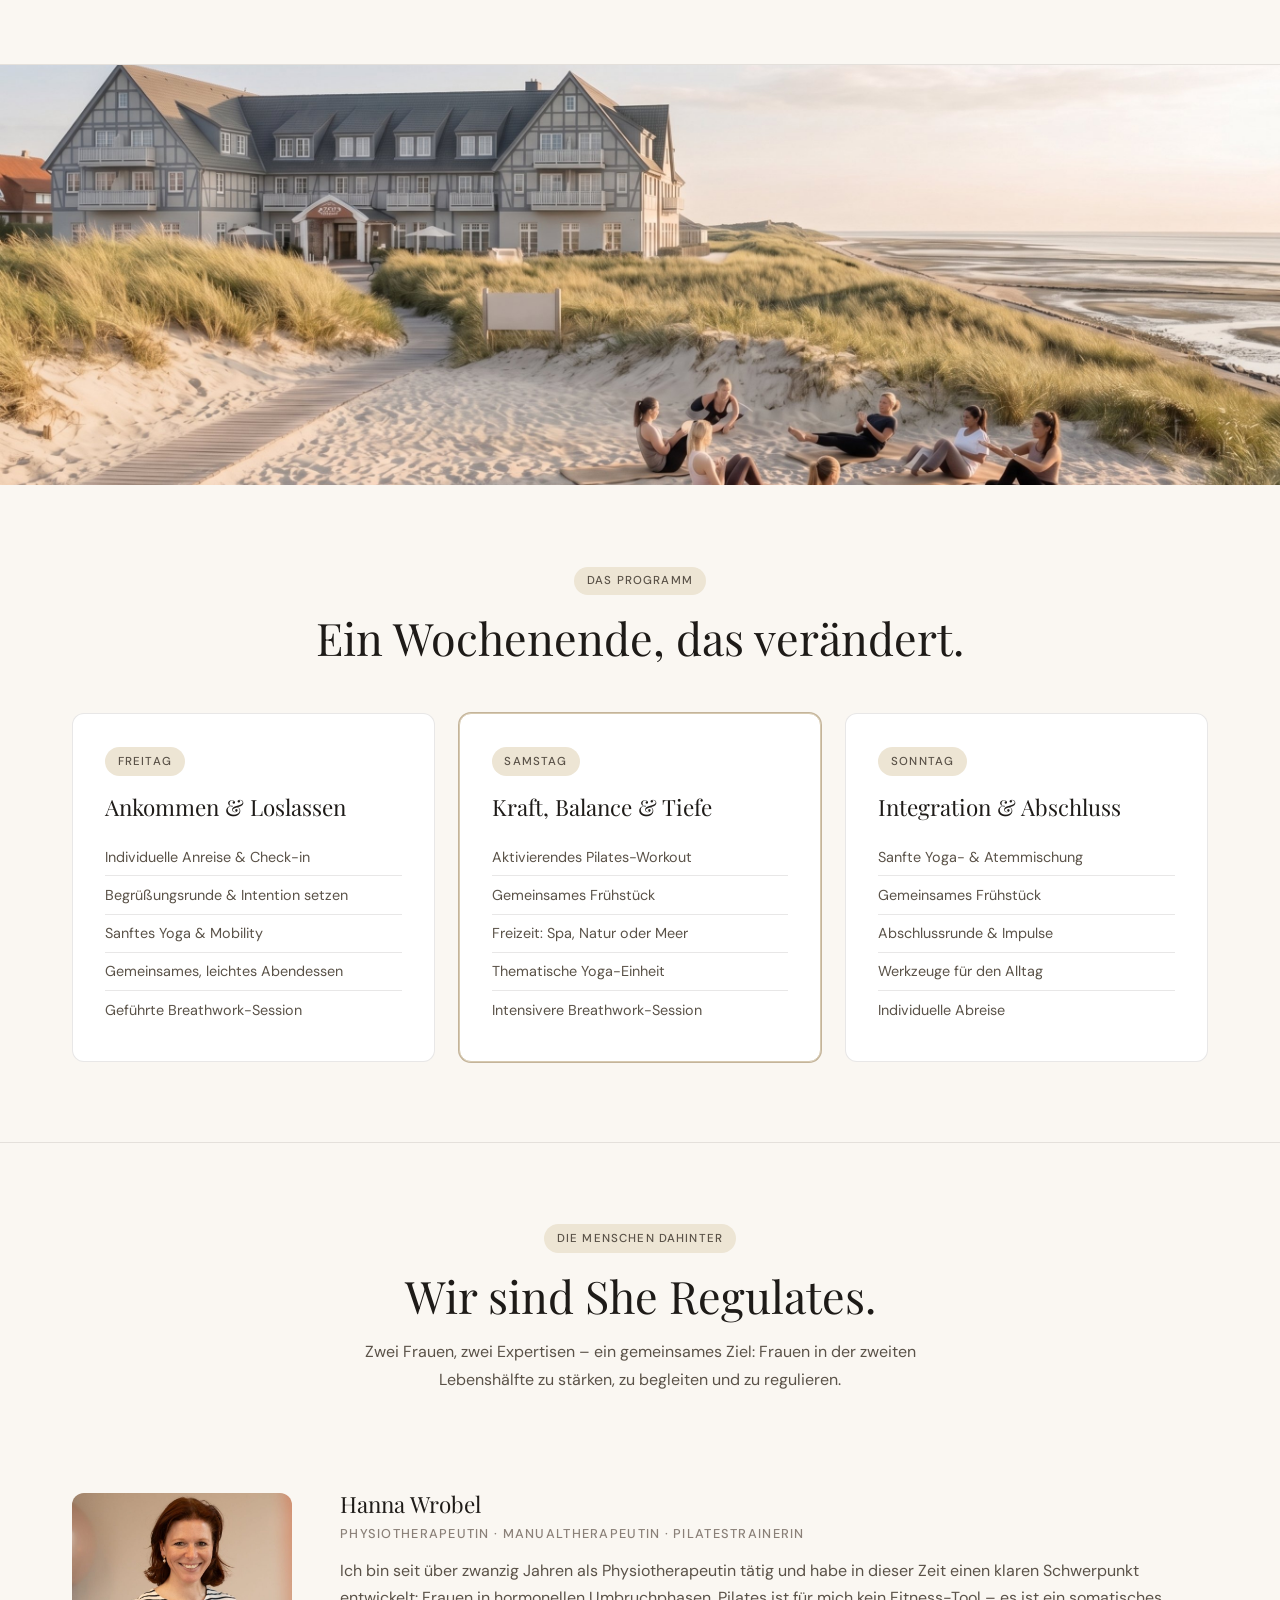
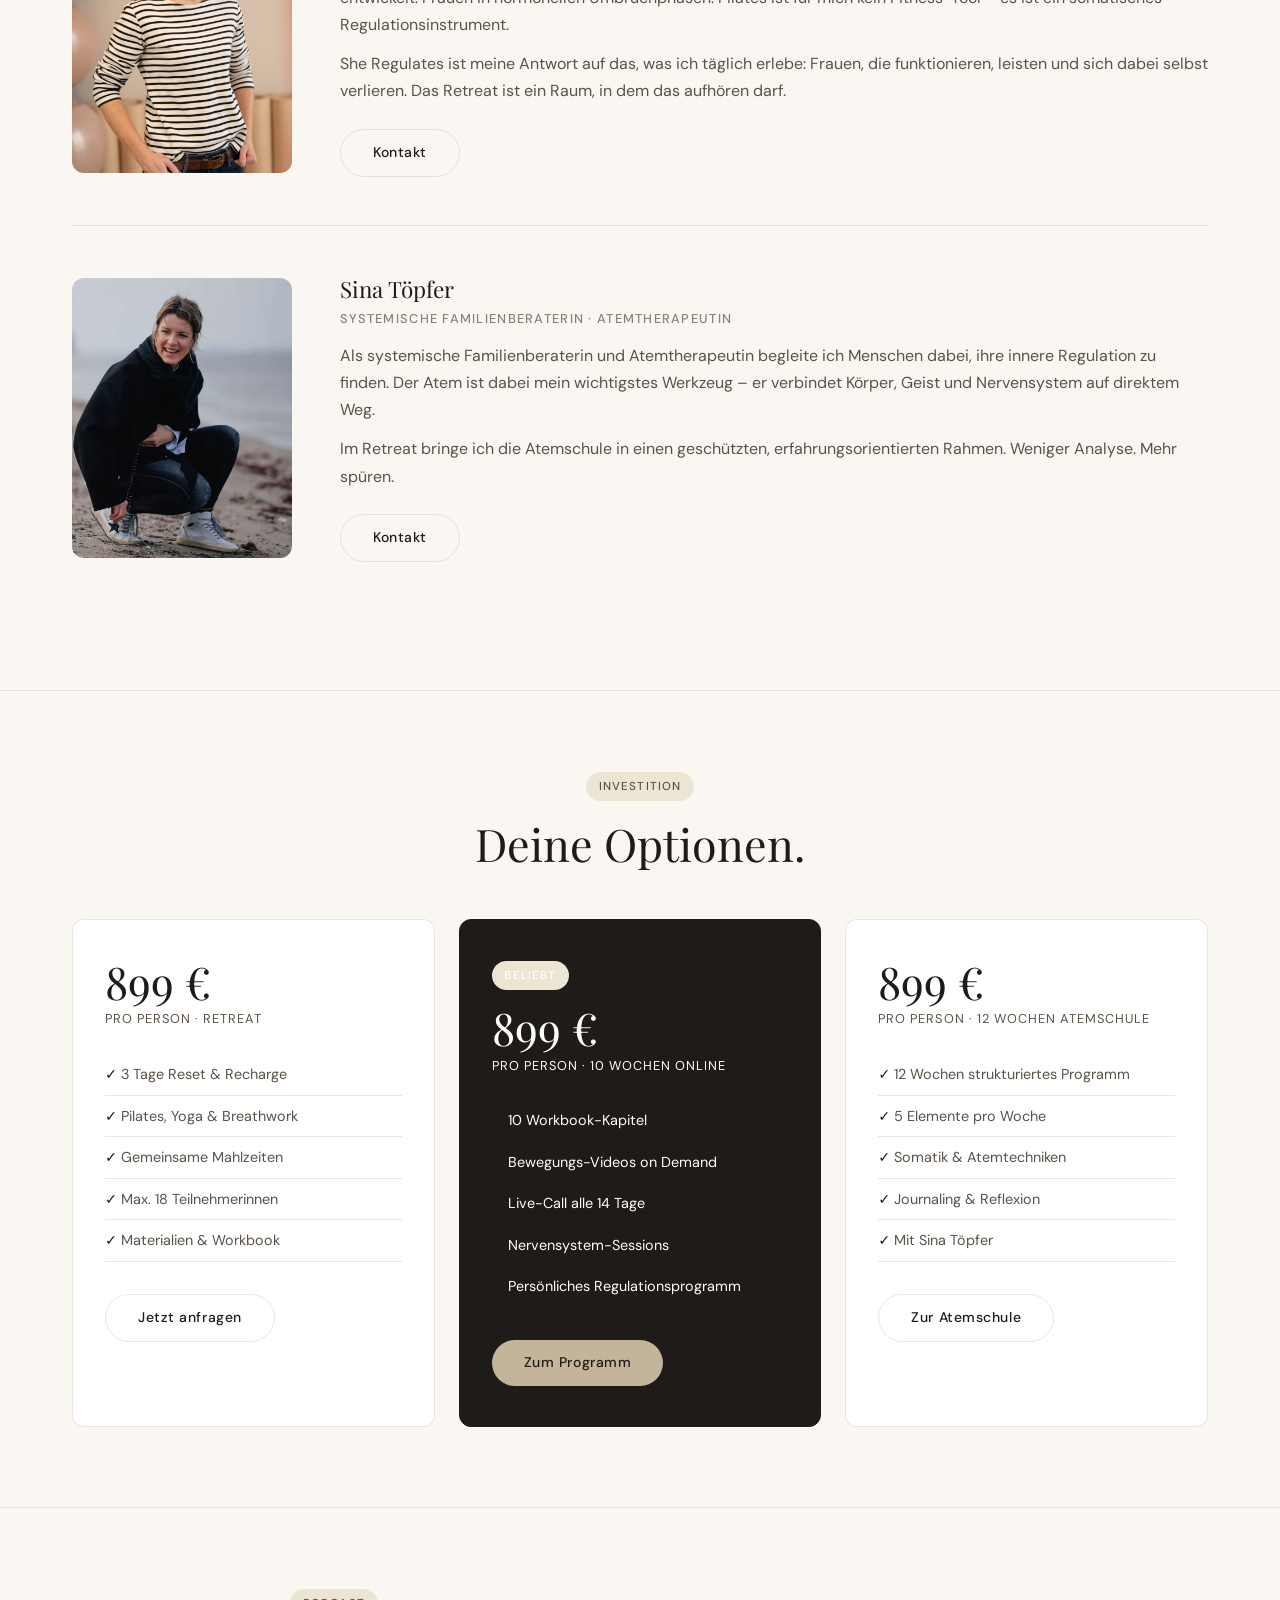
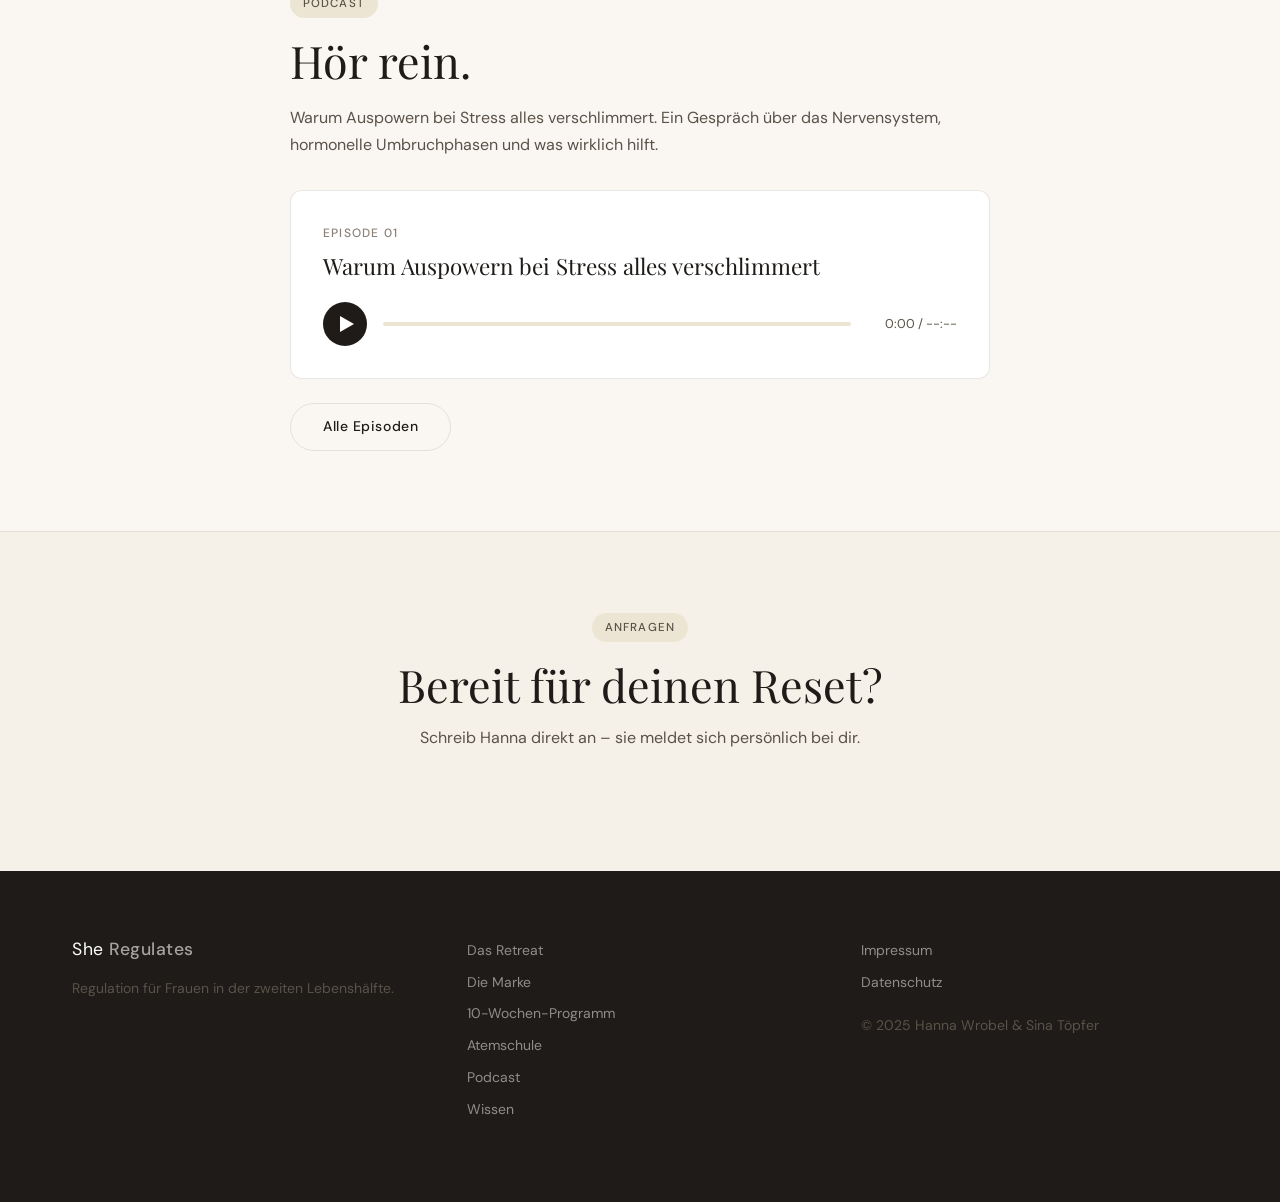
==== commit 818ee75c: "move: retreat banner zwischen hero und stats" ====
--- a/index.html
+++ b/index.html
@@ -49,6 +49,11 @@
     </div>
   </div>
 </section>
+
+<!-- STRAND BANNER -->
+<div class="strand-banner">
+  <img src="retreat.jpg" alt="She Regulates Retreat" class="strand-img">
+</div>
 
 <!-- STATS -->
 <div class="stats-bar">
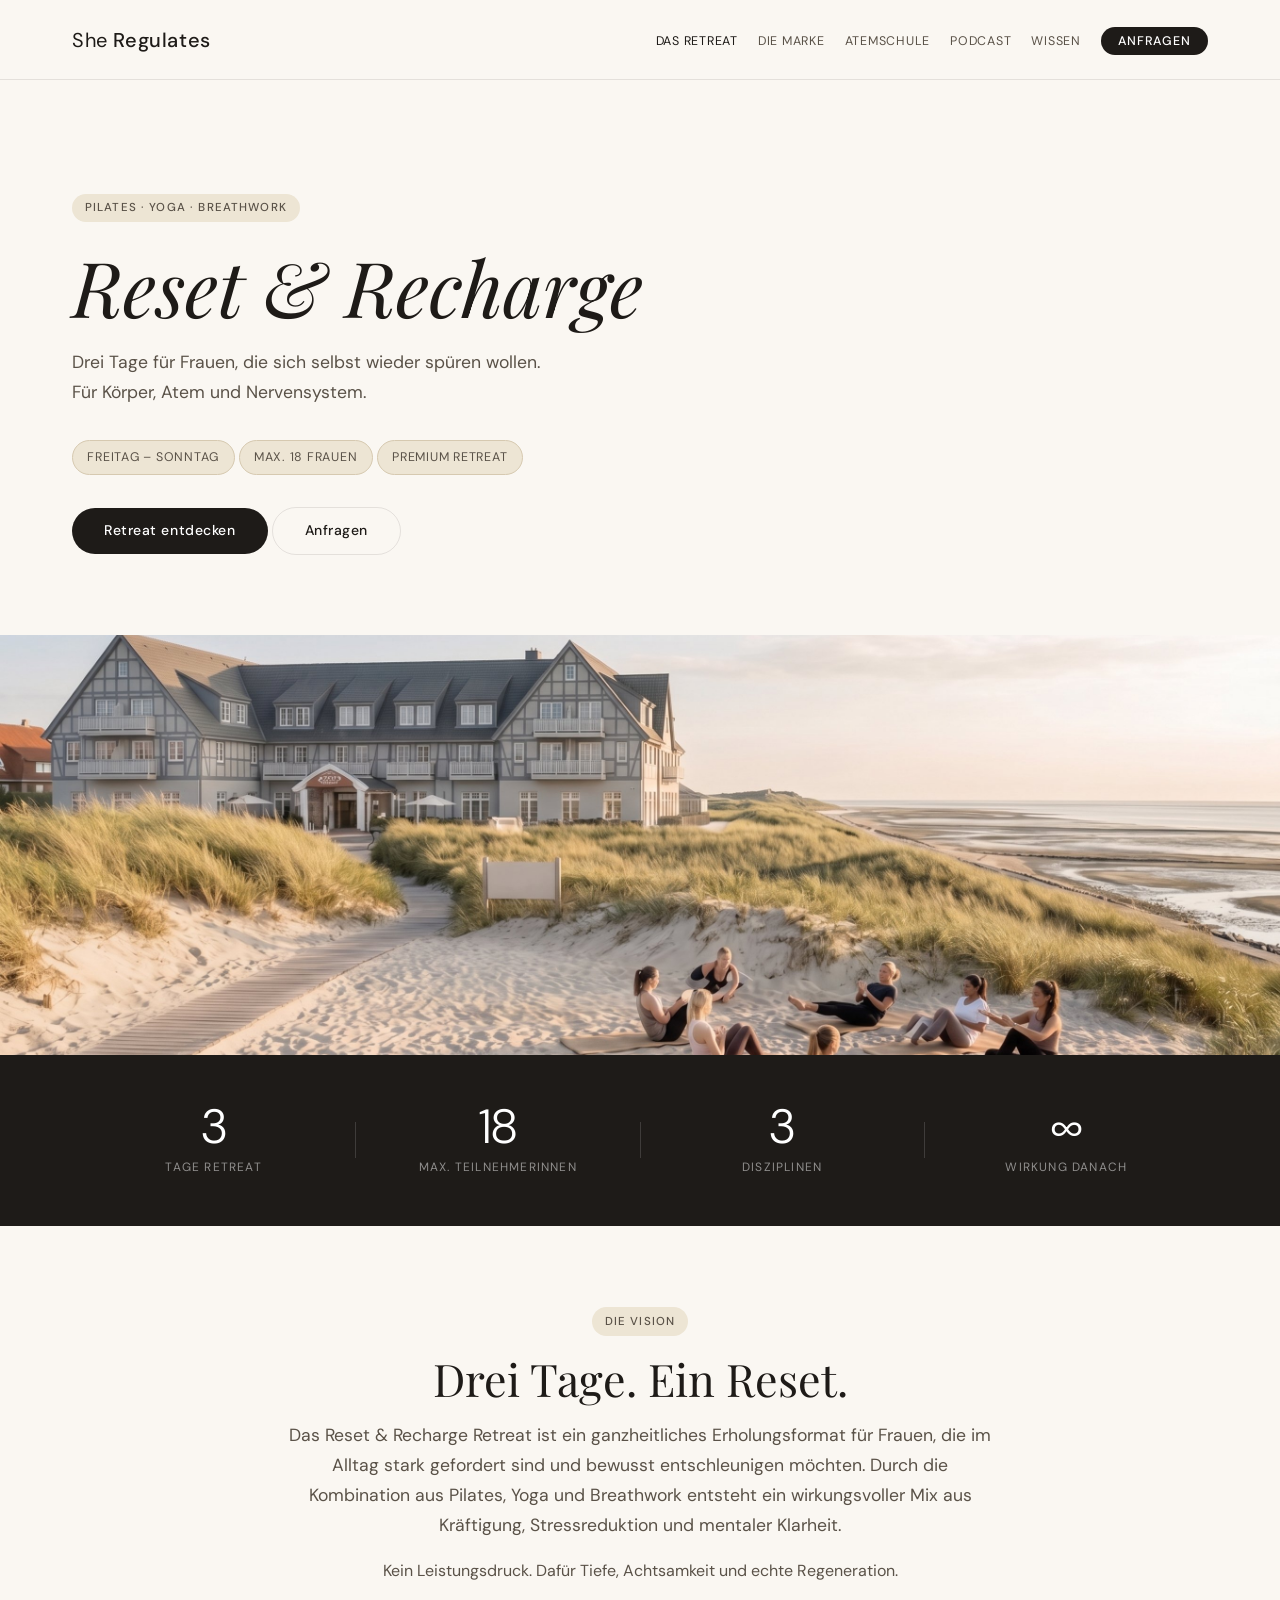
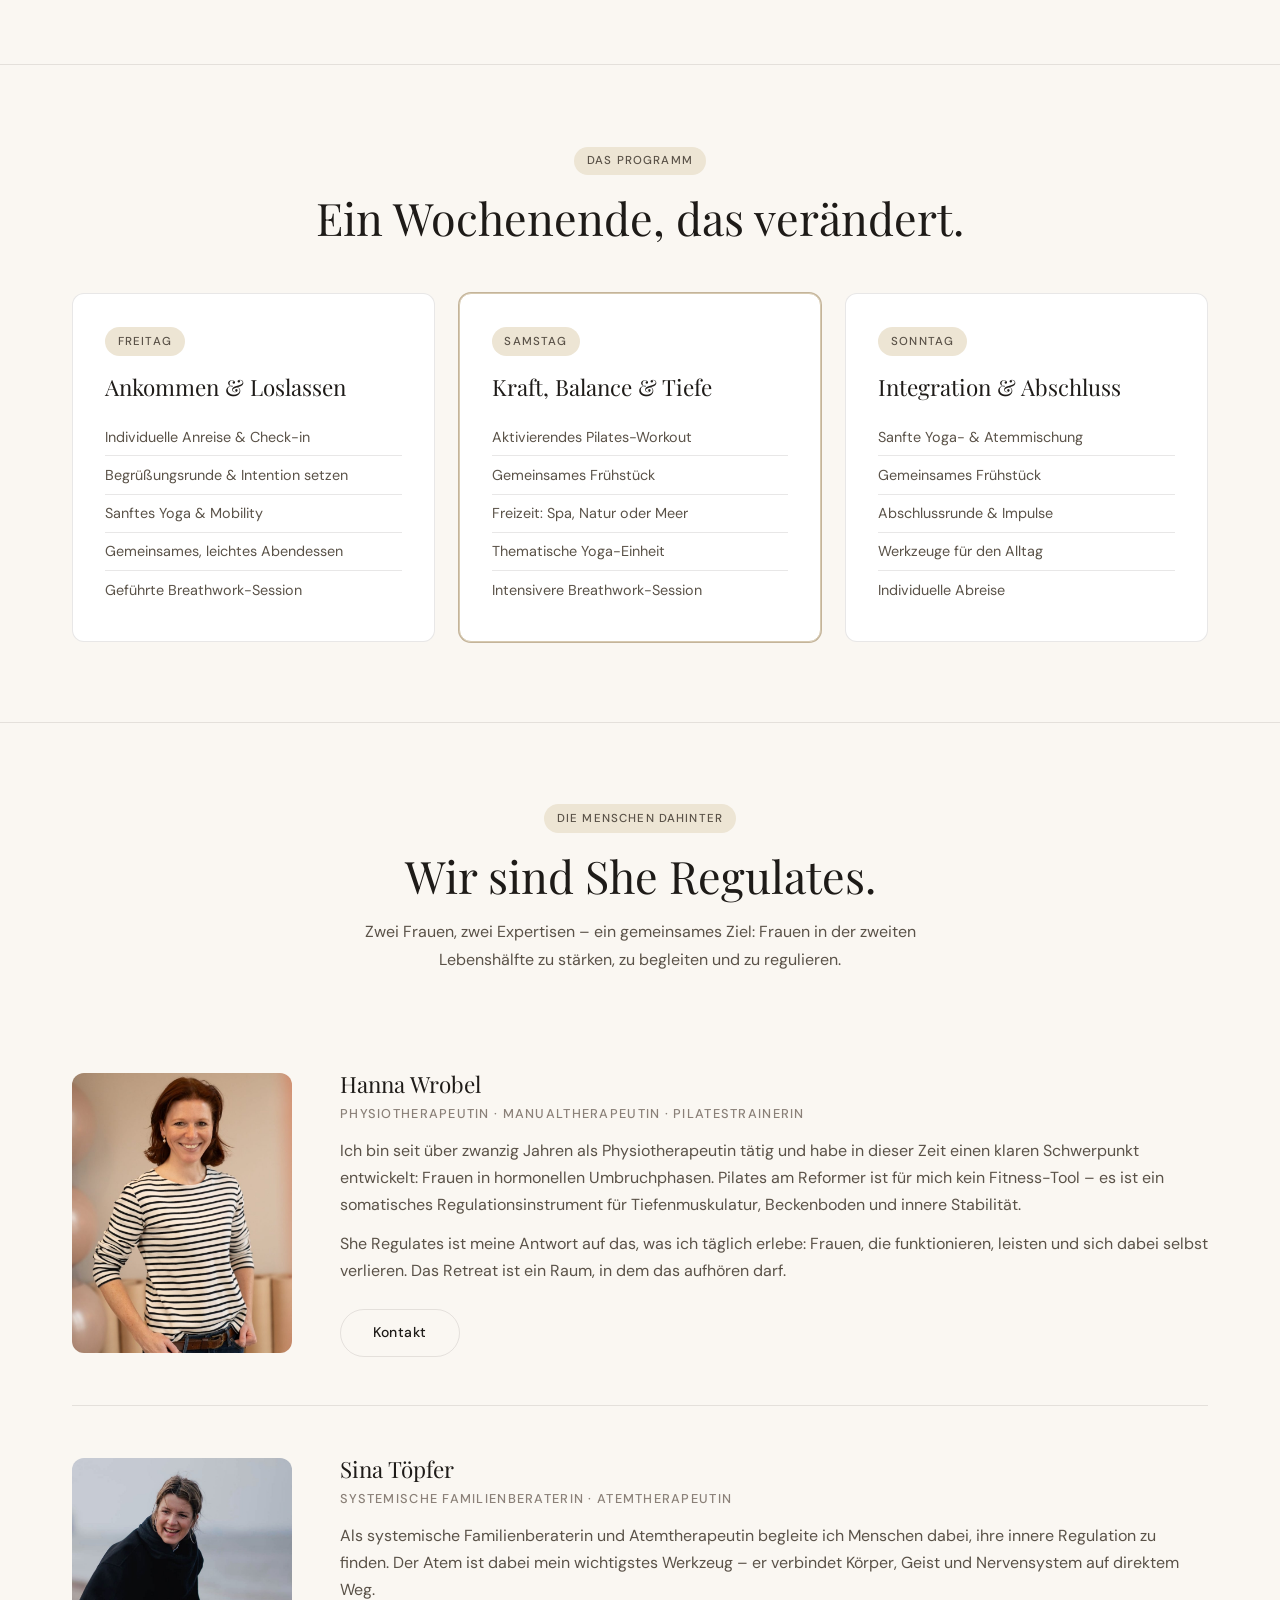
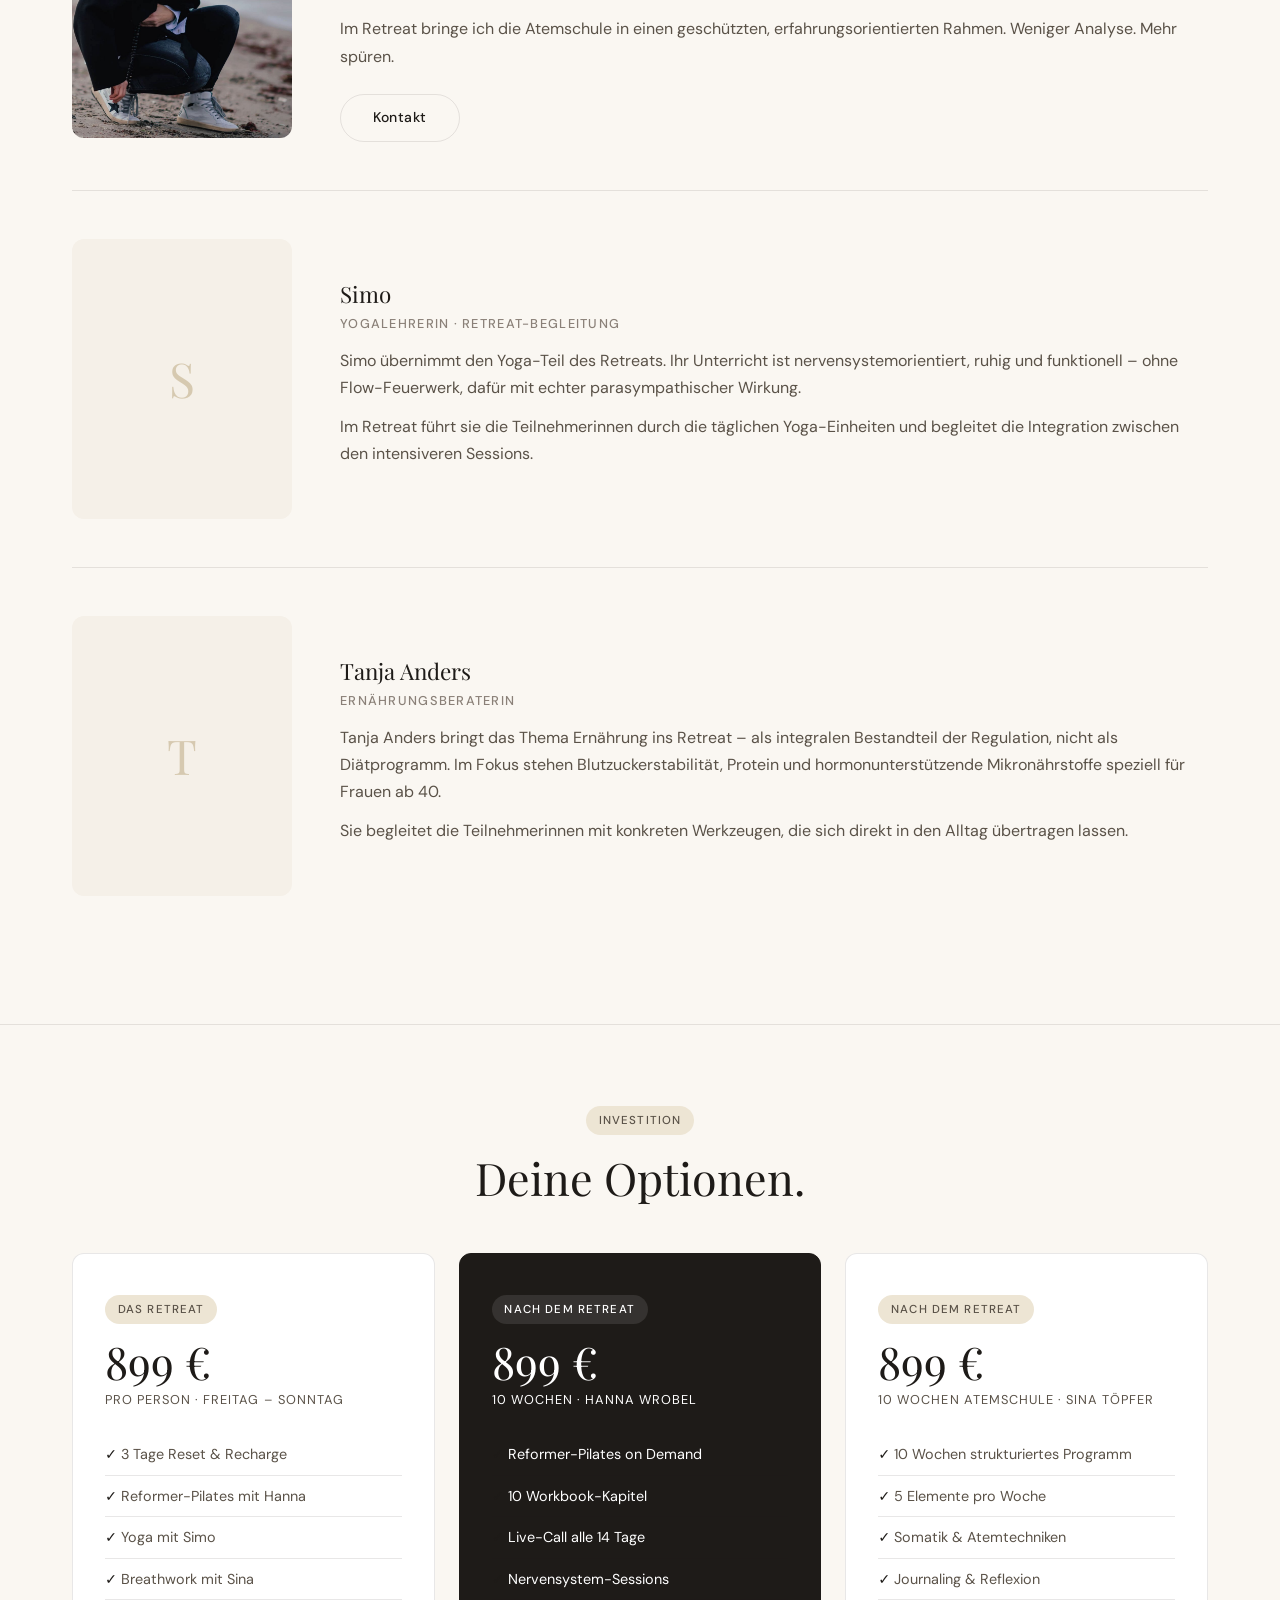
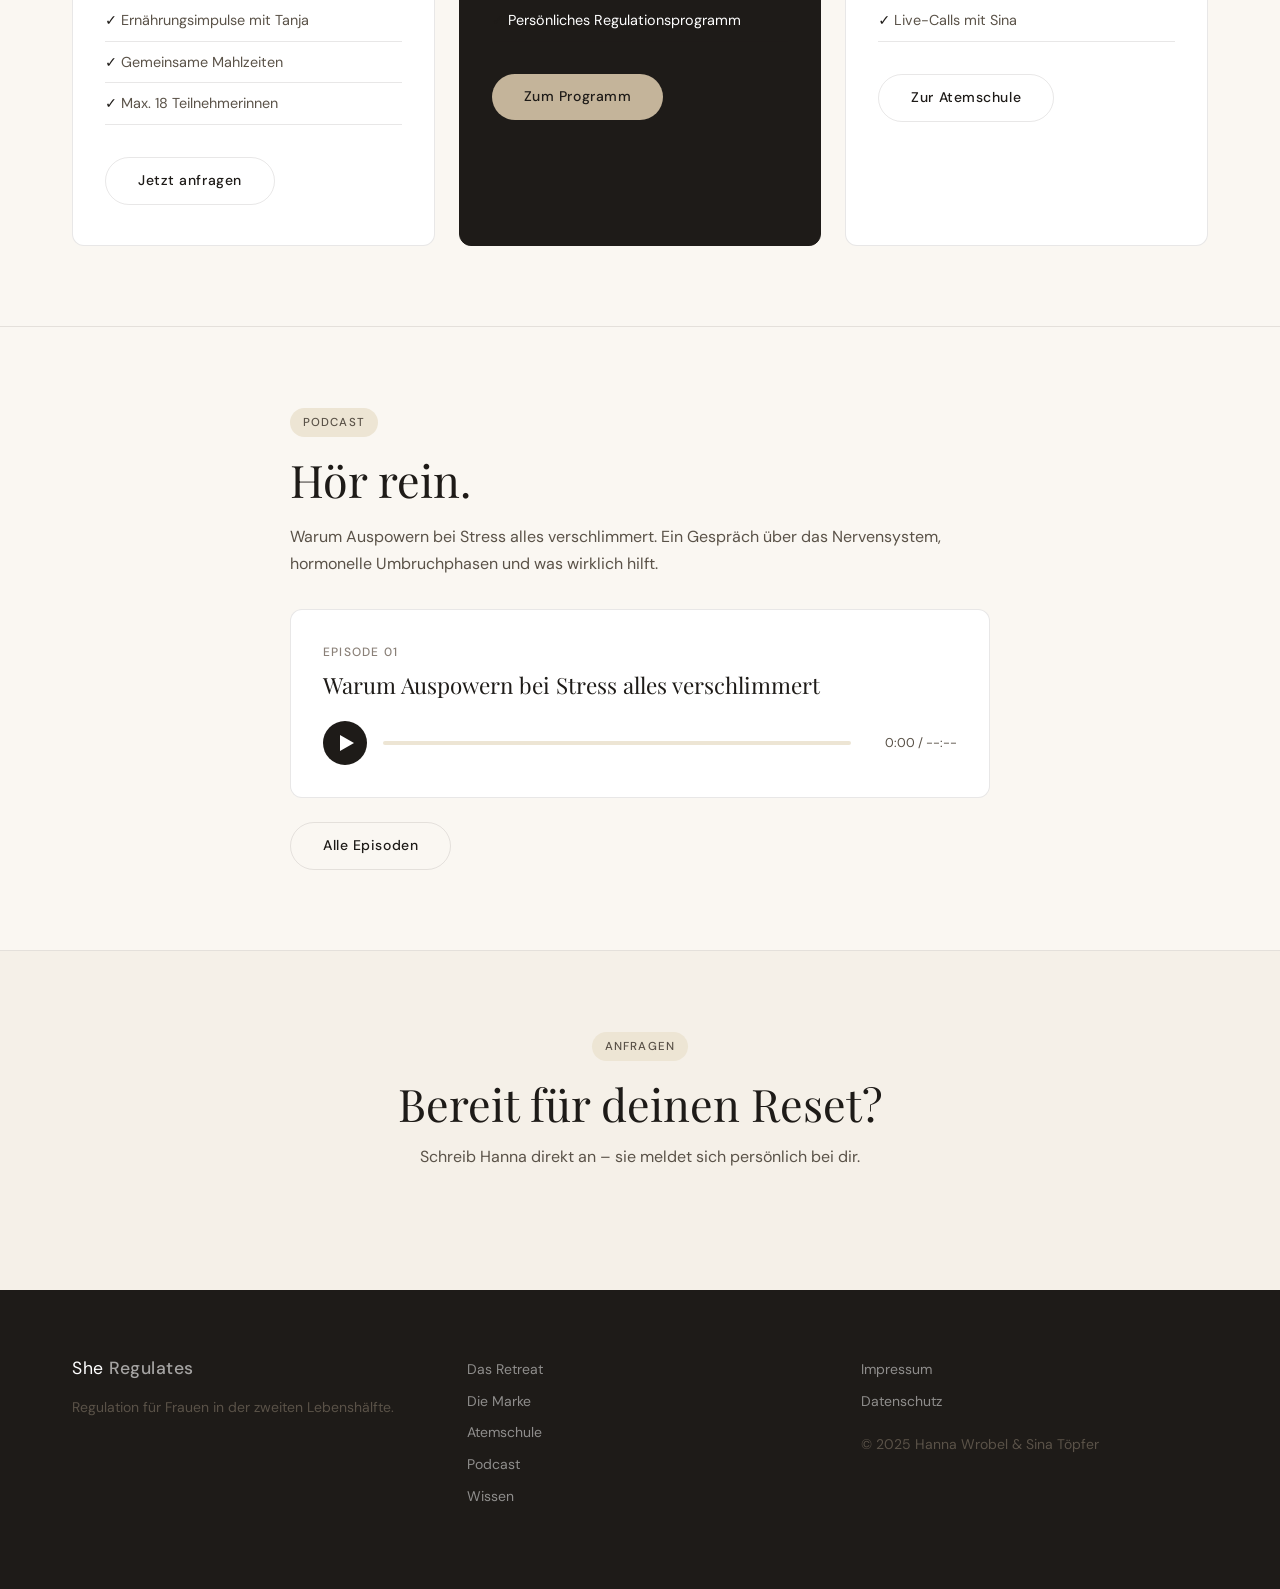
==== commit a90cf5a2: "update: team/nav/produkte - index.html" ====
--- a/index.html
+++ b/index.html
@@ -17,7 +17,6 @@
     <ul class="nav-links">
       <li><a href="index.html" class="active">Das Retreat</a></li>
       <li><a href="marke.html">Die Marke</a></li>
-      <li><a href="programm.html">10-Wochen</a></li>
       <li><a href="atemschule.html">Atemschule</a></li>
       <li><a href="podcast.html">Podcast</a></li>
       <li><a href="wissen.html">Wissen</a></li>
@@ -27,7 +26,7 @@
   </div>
 </nav>
 <div class="mobile-menu" id="mobileMenu">
-    <a href="index.html">Das Retreat</a>  <a href="marke.html">Die Marke</a>  <a href="programm.html">10-Wochen</a>  <a href="atemschule.html">Atemschule</a>  <a href="podcast.html">Podcast</a>  <a href="wissen.html">Wissen</a>
+    <a href="index.html">Das Retreat</a>  <a href="marke.html">Die Marke</a>  <a href="atemschule.html">Atemschule</a>  <a href="podcast.html">Podcast</a>  <a href="wissen.html">Wissen</a>
   <a href="index.html#anfragen" class="btn btn-primary" style="margin-top:1rem">Anfragen</a>
 </div>
 <!-- HERO -->
@@ -84,11 +83,6 @@
 
 <div class="divider"></div>
 
-
-<!-- STRAND BANNER -->
-<div class="strand-banner">
-  <img src="retreat.jpg" alt="She Regulates Retreat" class="strand-img">
-</div>
 
 <!-- PROGRAMM ÜBERSICHT -->
 <section class="section" style="background:var(--cream-dark)">
@@ -150,7 +144,7 @@
       <div class="person-info">
         <h3>Hanna Wrobel</h3>
         <p class="person-role">Physiotherapeutin · Manualtherapeutin · Pilatestrainerin</p>
-        <p>Ich bin seit über zwanzig Jahren als Physiotherapeutin tätig und habe in dieser Zeit einen klaren Schwerpunkt entwickelt: Frauen in hormonellen Umbruchphasen. Pilates ist für mich kein Fitness-Tool – es ist ein somatisches Regulationsinstrument.</p>
+        <p>Ich bin seit über zwanzig Jahren als Physiotherapeutin tätig und habe in dieser Zeit einen klaren Schwerpunkt entwickelt: Frauen in hormonellen Umbruchphasen. Pilates am Reformer ist für mich kein Fitness-Tool – es ist ein somatisches Regulationsinstrument für Tiefenmuskulatur, Beckenboden und innere Stabilität.</p>
         <p>She Regulates ist meine Antwort auf das, was ich täglich erlebe: Frauen, die funktionieren, leisten und sich dabei selbst verlieren. Das Retreat ist ein Raum, in dem das aufhören darf.</p>
         <a href="mailto:hanna.wrobel@pilatescompany.de" class="btn btn-outline" style="margin-top:.75rem">Kontakt</a>
       </div>
@@ -165,6 +159,28 @@
         <a href="mailto:toepfer@systemischefamilienberaterin.de" class="btn btn-outline" style="margin-top:.75rem">Kontakt</a>
       </div>
     </div>
+    <div class="person-card">
+      <div class="person-img" style="background:var(--beige-light);border-radius:var(--radius);display:flex;align-items:center;justify-content:center;flex-shrink:0;width:220px;height:280px">
+        <span style="font-family:var(--heading);font-size:3rem;color:var(--beige-dark)">S</span>
+      </div>
+      <div class="person-info">
+        <h3>Simo</h3>
+        <p class="person-role">Yogalehrerin · Retreat-Begleitung</p>
+        <p>Simo übernimmt den Yoga-Teil des Retreats. Ihr Unterricht ist nervensystemorientiert, ruhig und funktionell – ohne Flow-Feuerwerk, dafür mit echter parasympathischer Wirkung.</p>
+        <p>Im Retreat führt sie die Teilnehmerinnen durch die täglichen Yoga-Einheiten und begleitet die Integration zwischen den intensiveren Sessions.</p>
+      </div>
+    </div>
+    <div class="person-card">
+      <div class="person-img" style="background:var(--beige-light);border-radius:var(--radius);display:flex;align-items:center;justify-content:center;flex-shrink:0;width:220px;height:280px">
+        <span style="font-family:var(--heading);font-size:3rem;color:var(--beige-dark)">T</span>
+      </div>
+      <div class="person-info">
+        <h3>Tanja Anders</h3>
+        <p class="person-role">Ernährungsberaterin</p>
+        <p>Tanja Anders bringt das Thema Ernährung ins Retreat – als integralen Bestandteil der Regulation, nicht als Diätprogramm. Im Fokus stehen Blutzuckerstabilität, Protein und hormonunterstützende Mikronährstoffe speziell für Frauen ab 40.</p>
+        <p>Sie begleitet die Teilnehmerinnen mit konkreten Werkzeugen, die sich direkt in den Alltag übertragen lassen.</p>
+      </div>
+    </div>
   </div>
 </section>
 
@@ -179,24 +195,27 @@
     </div>
     <div class="preis-grid">
       <div class="preis-card">
+        <div class="tag">Das Retreat</div>
         <div class="preis-amount">899 €</div>
-        <div class="preis-per">pro Person · Retreat</div>
+        <div class="preis-per">pro Person · Freitag – Sonntag</div>
         <ul class="preis-includes">
           <li>3 Tage Reset &amp; Recharge</li>
-          <li>Pilates, Yoga &amp; Breathwork</li>
+          <li>Reformer-Pilates mit Hanna</li>
+          <li>Yoga mit Simo</li>
+          <li>Breathwork mit Sina</li>
+          <li>Ernährungsimpulse mit Tanja</li>
           <li>Gemeinsame Mahlzeiten</li>
           <li>Max. 18 Teilnehmerinnen</li>
-          <li>Materialien &amp; Workbook</li>
         </ul>
         <a href="#anfragen" class="btn btn-outline">Jetzt anfragen</a>
       </div>
       <div class="preis-card featured">
-        <div class="tag" style="background:var(--beige);color:var(--text-mid)">Beliebt</div>
+        <div class="tag" style="background:rgba(255,255,255,.1);color:rgba(255,255,255,.7)">Nach dem Retreat</div>
         <div class="preis-amount">899 €</div>
-        <div class="preis-per">pro Person · 10 Wochen online</div>
+        <div class="preis-per">10 Wochen · Hanna Wrobel</div>
         <ul class="preis-includes">
+          <li>Reformer-Pilates on Demand</li>
           <li>10 Workbook-Kapitel</li>
-          <li>Bewegungs-Videos on Demand</li>
           <li>Live-Call alle 14 Tage</li>
           <li>Nervensystem-Sessions</li>
           <li>Persönliches Regulationsprogramm</li>
@@ -204,14 +223,15 @@
         <a href="programm.html" class="btn btn-primary">Zum Programm</a>
       </div>
       <div class="preis-card">
+        <div class="tag">Nach dem Retreat</div>
         <div class="preis-amount">899 €</div>
-        <div class="preis-per">pro Person · 12 Wochen Atemschule</div>
+        <div class="preis-per">10 Wochen Atemschule · Sina Töpfer</div>
         <ul class="preis-includes">
-          <li>12 Wochen strukturiertes Programm</li>
+          <li>10 Wochen strukturiertes Programm</li>
           <li>5 Elemente pro Woche</li>
           <li>Somatik &amp; Atemtechniken</li>
           <li>Journaling &amp; Reflexion</li>
-          <li>Mit Sina Töpfer</li>
+          <li>Live-Calls mit Sina</li>
         </ul>
         <a href="atemschule.html" class="btn btn-outline">Zur Atemschule</a>
       </div>
@@ -279,8 +299,7 @@
       <div class="footer-links">
         <a href="index.html">Das Retreat</a>
         <a href="marke.html">Die Marke</a>
-        <a href="programm.html">10-Wochen-Programm</a>
-        <a href="atemschule.html">Atemschule</a>
+                <a href="atemschule.html">Atemschule</a>
         <a href="podcast.html">Podcast</a>
         <a href="wissen.html">Wissen</a>
       </div>
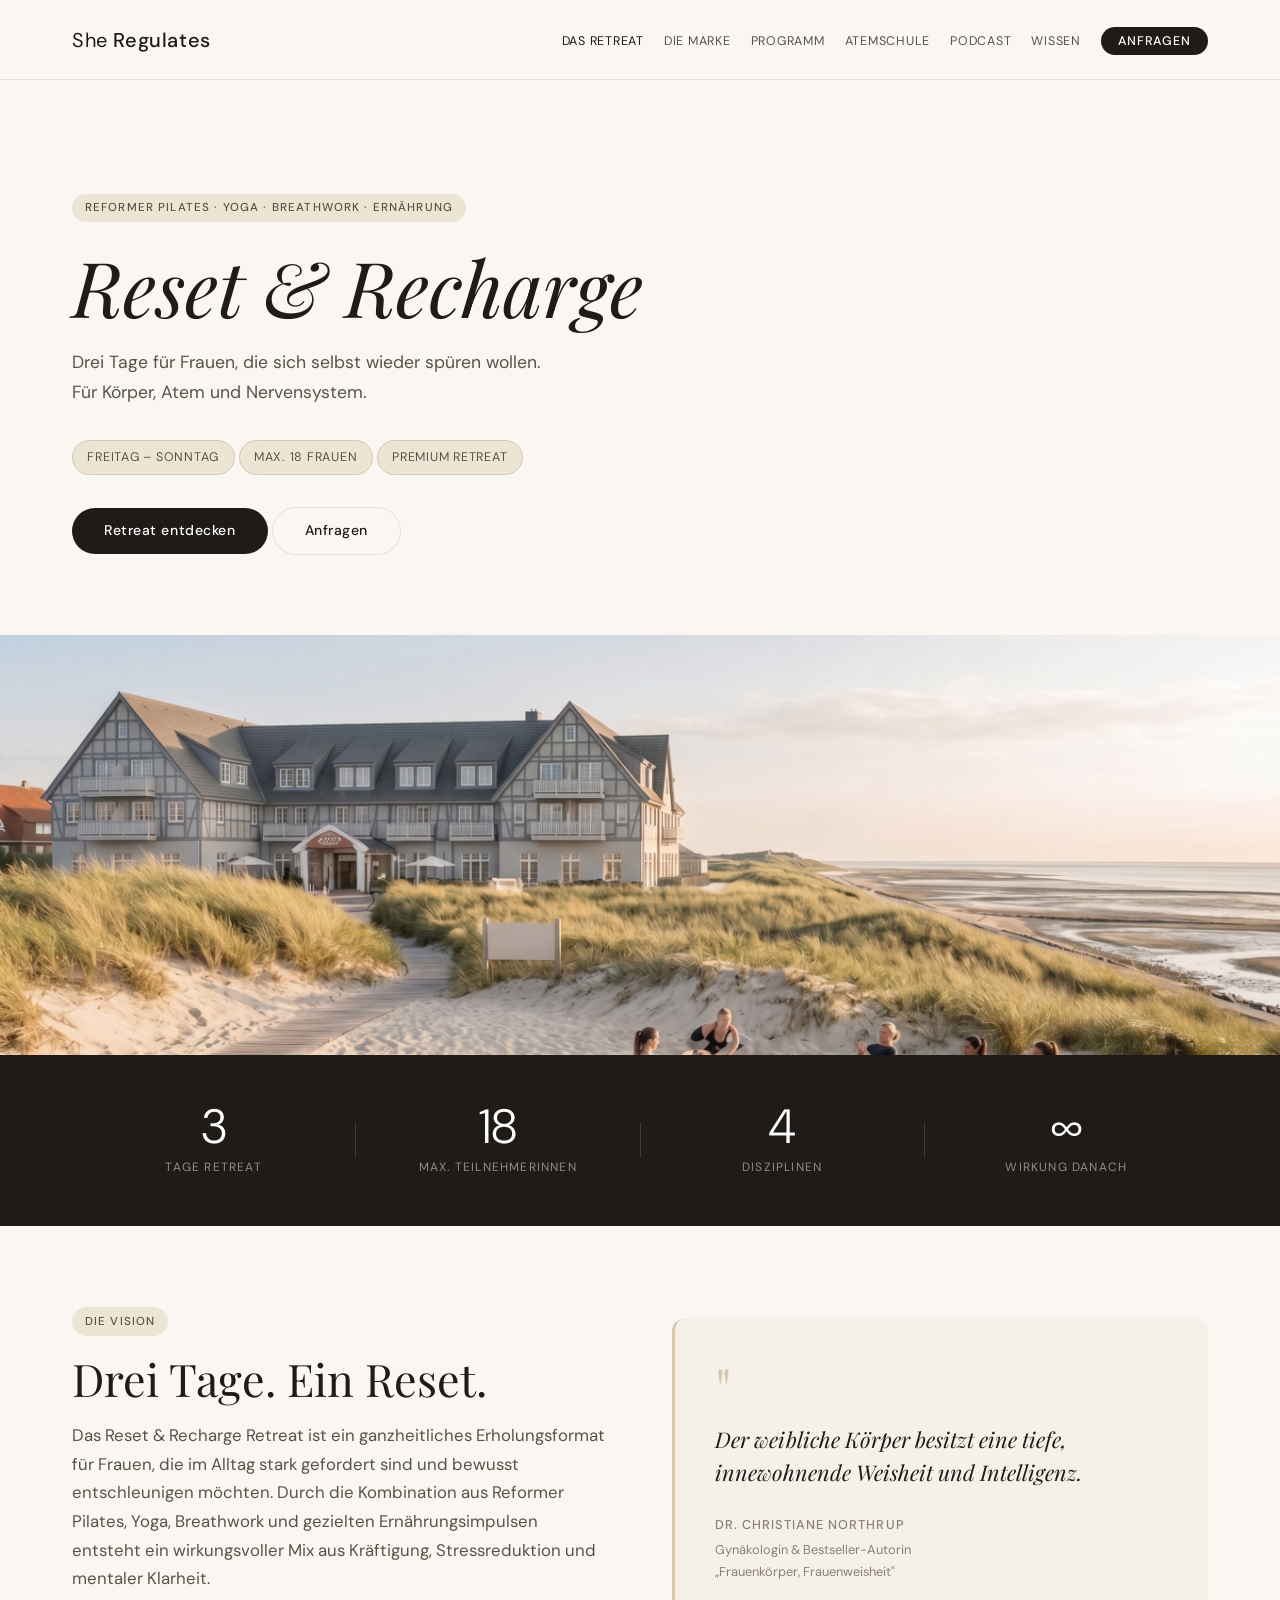
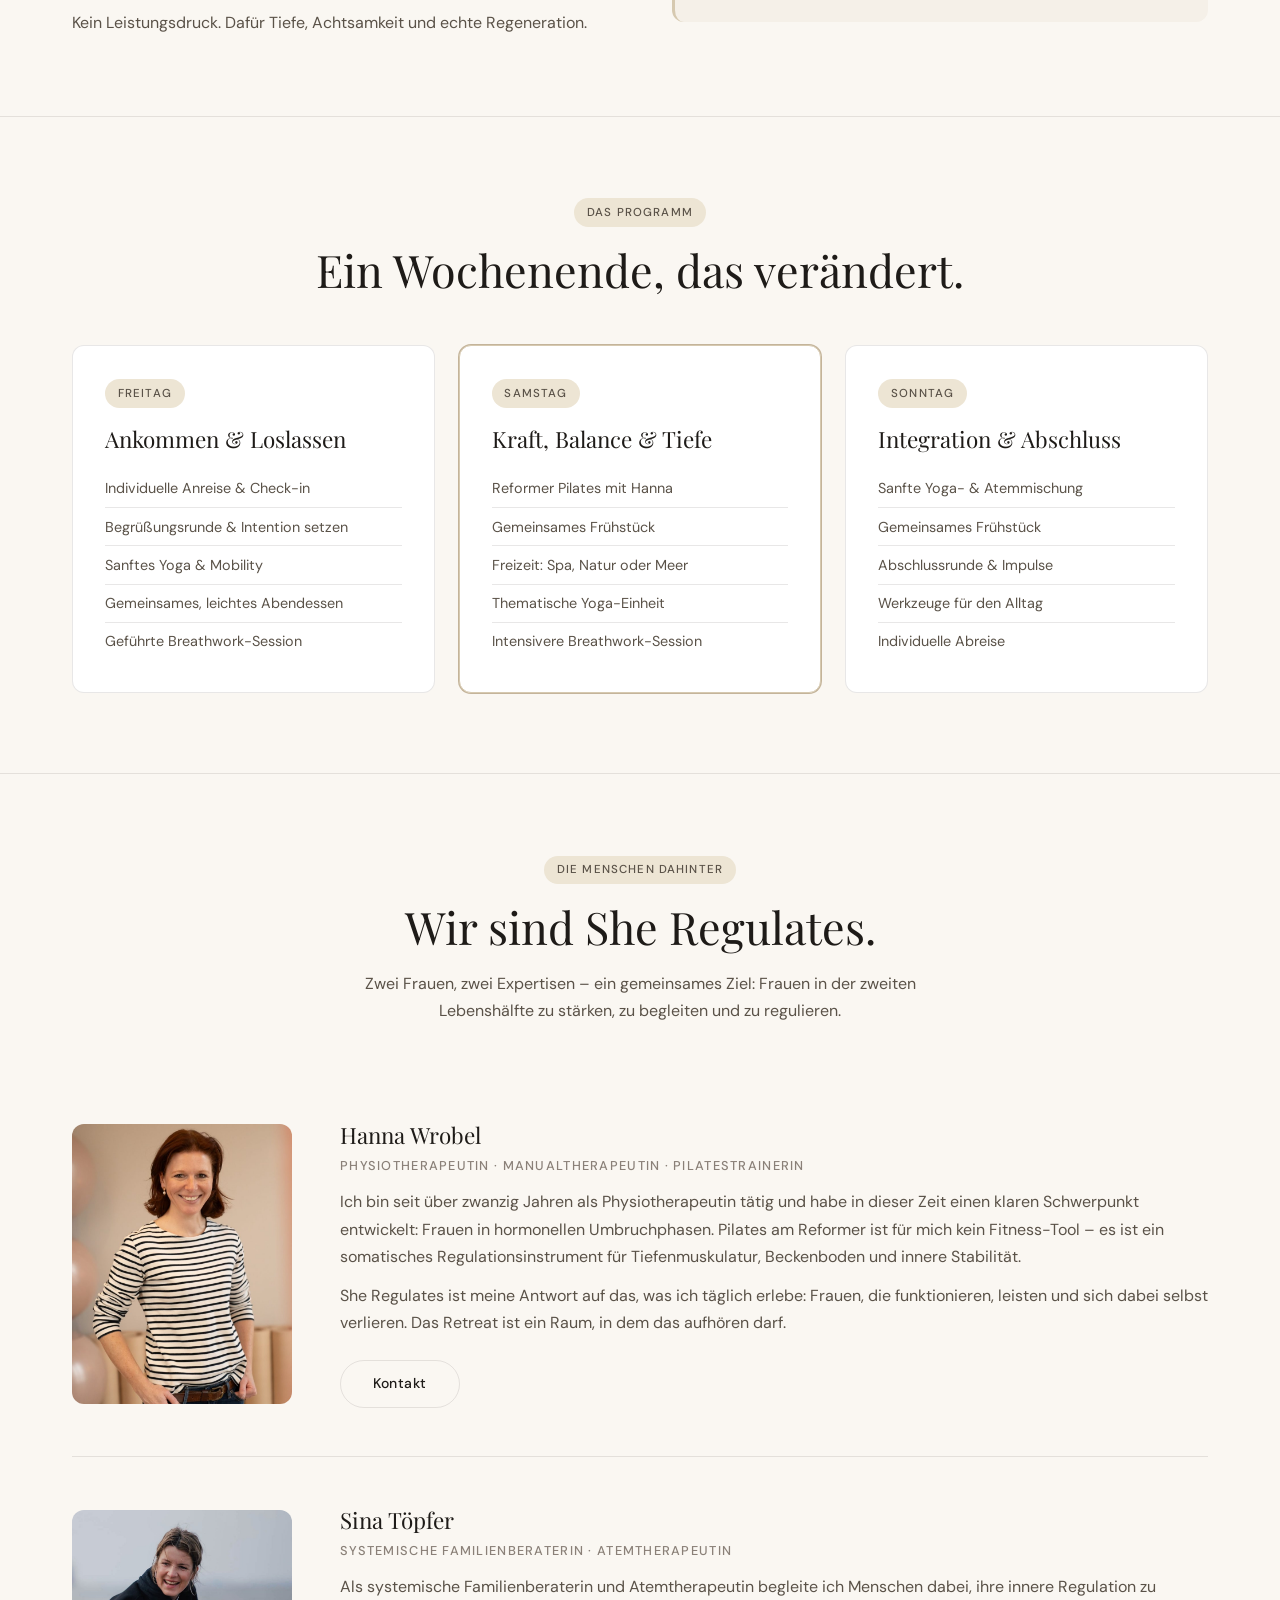
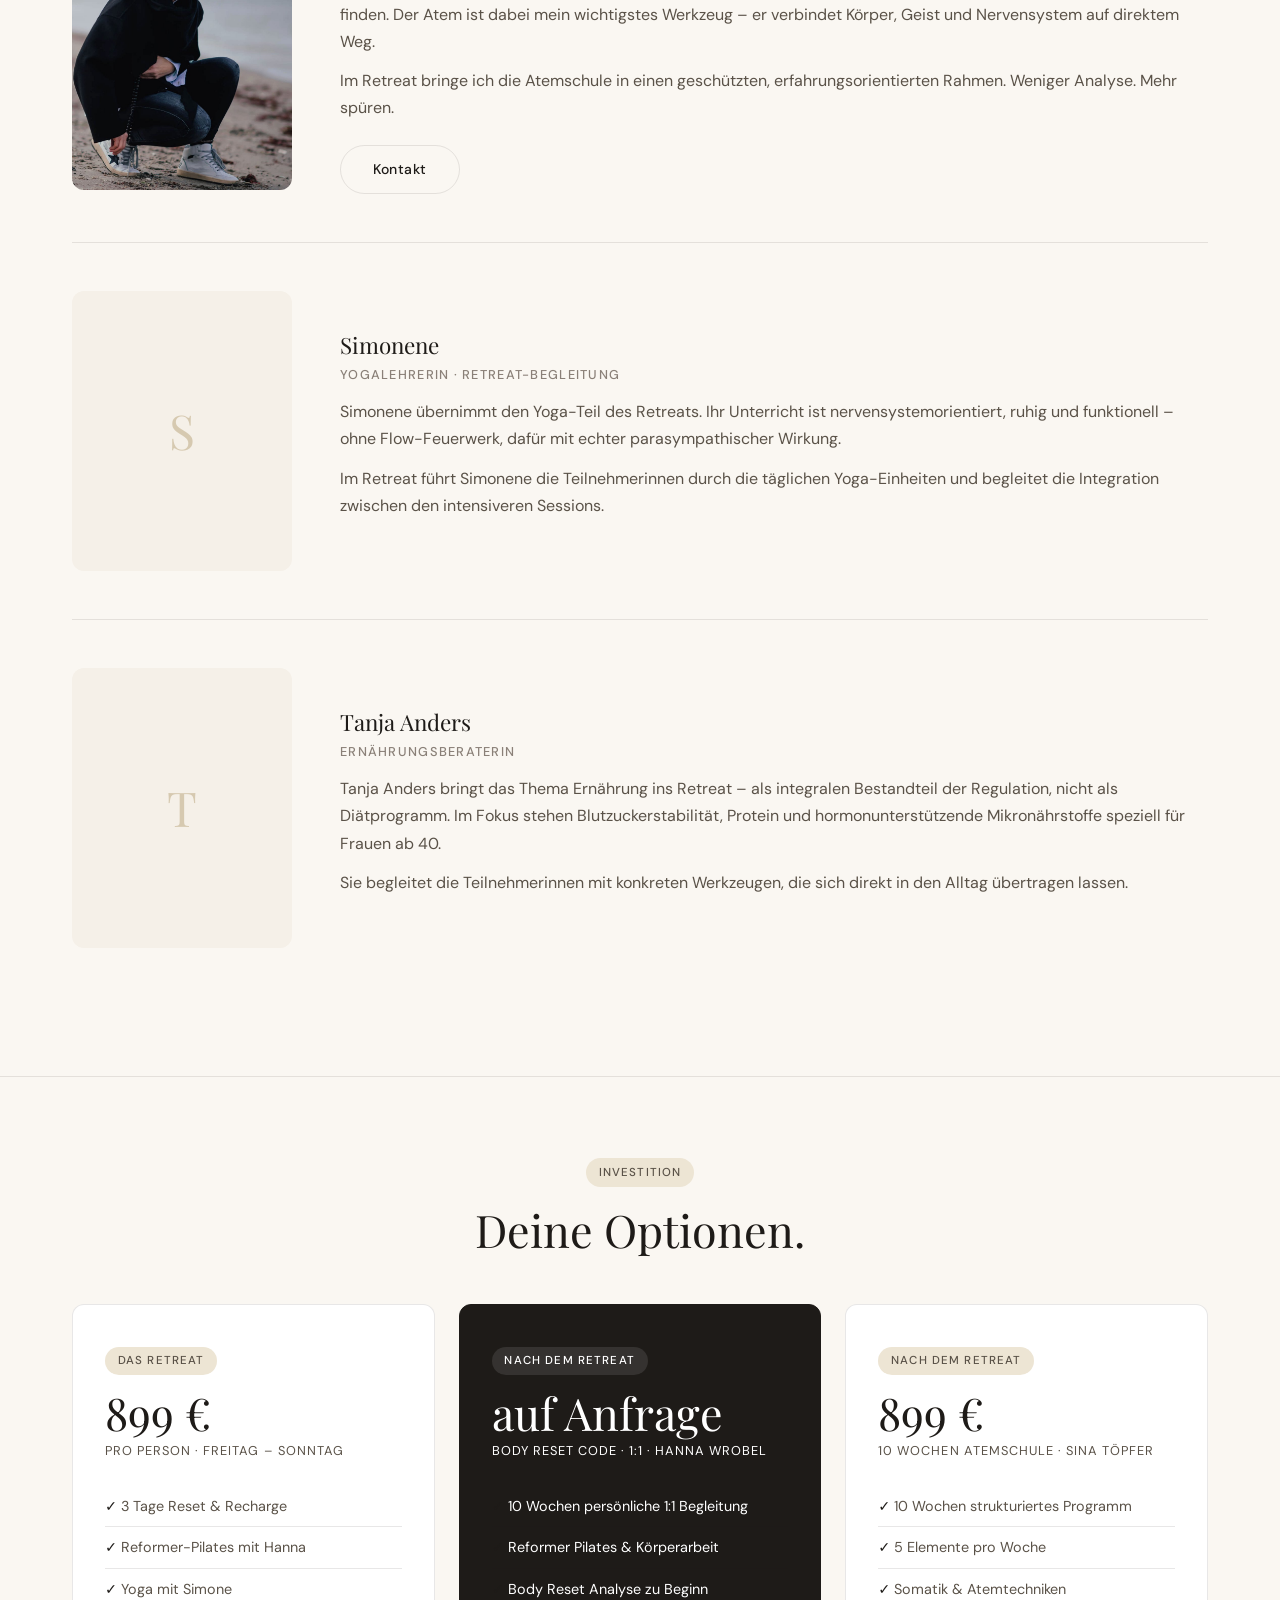
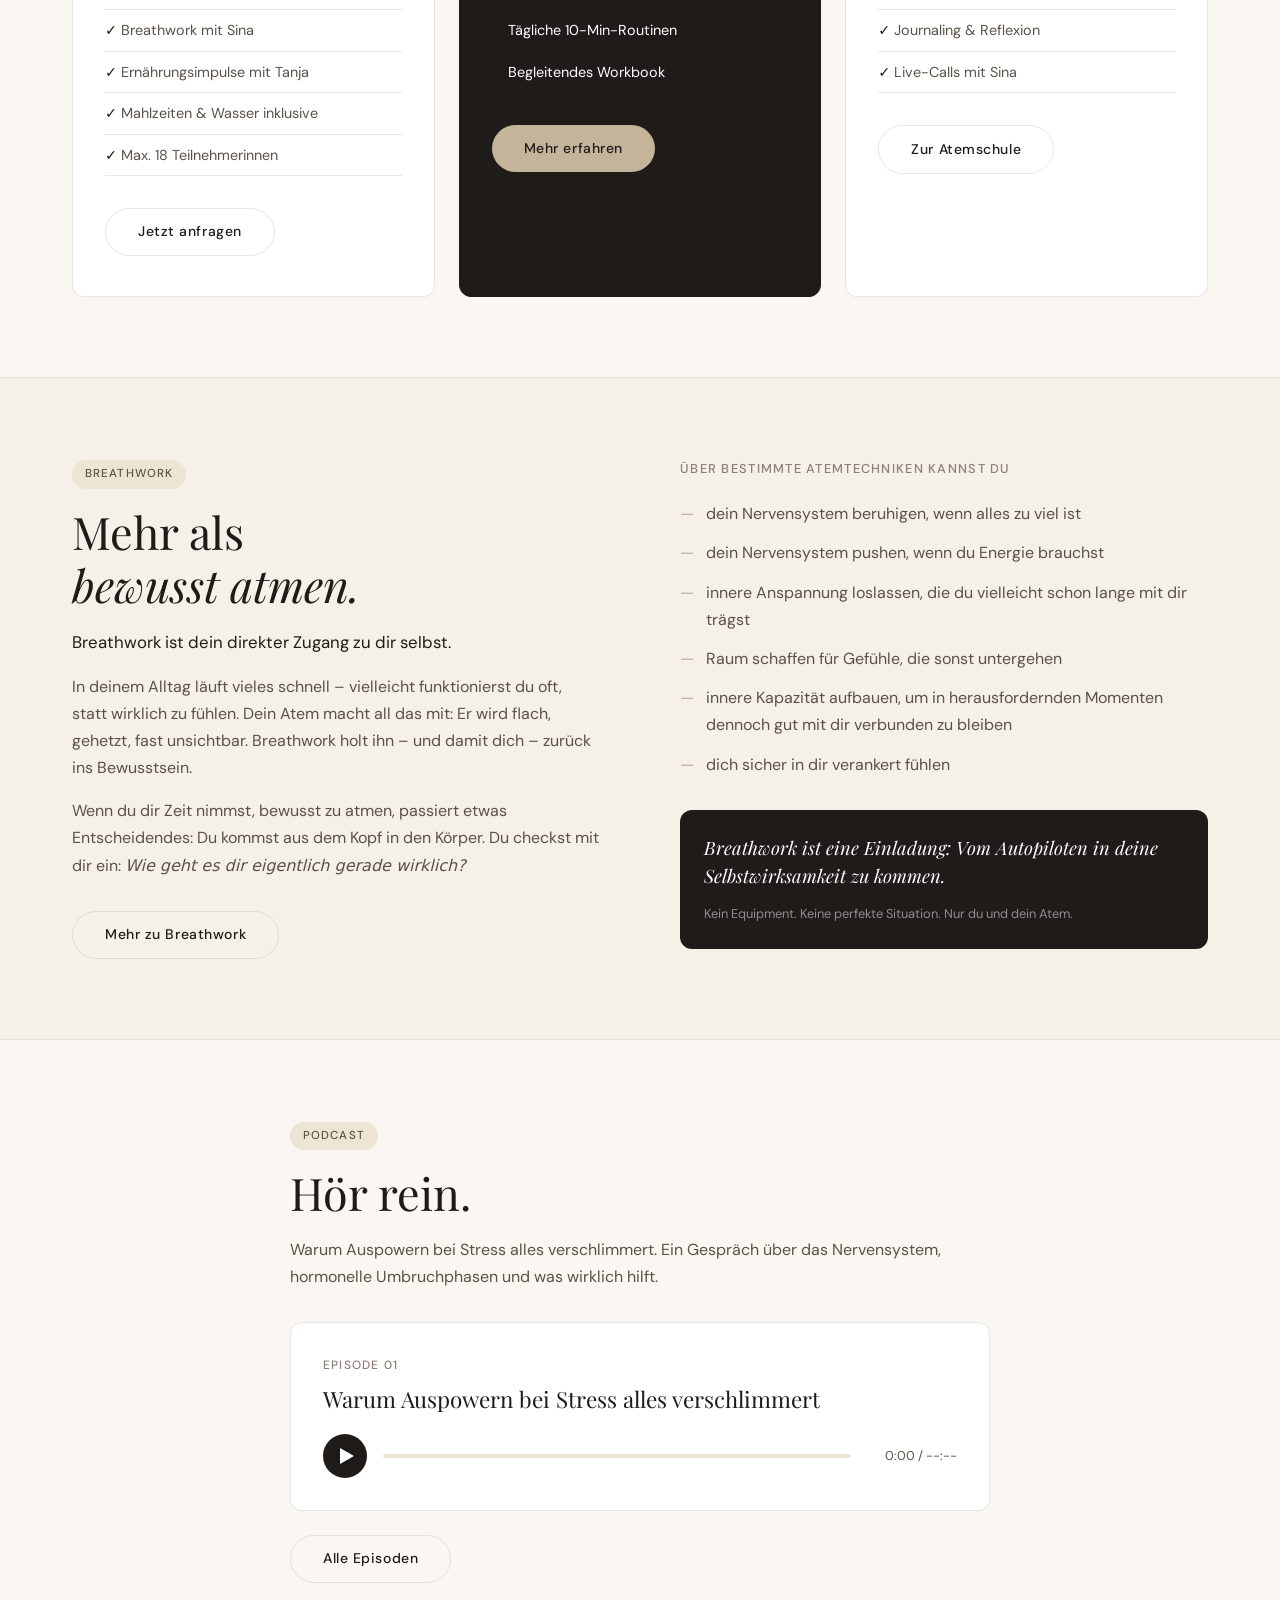
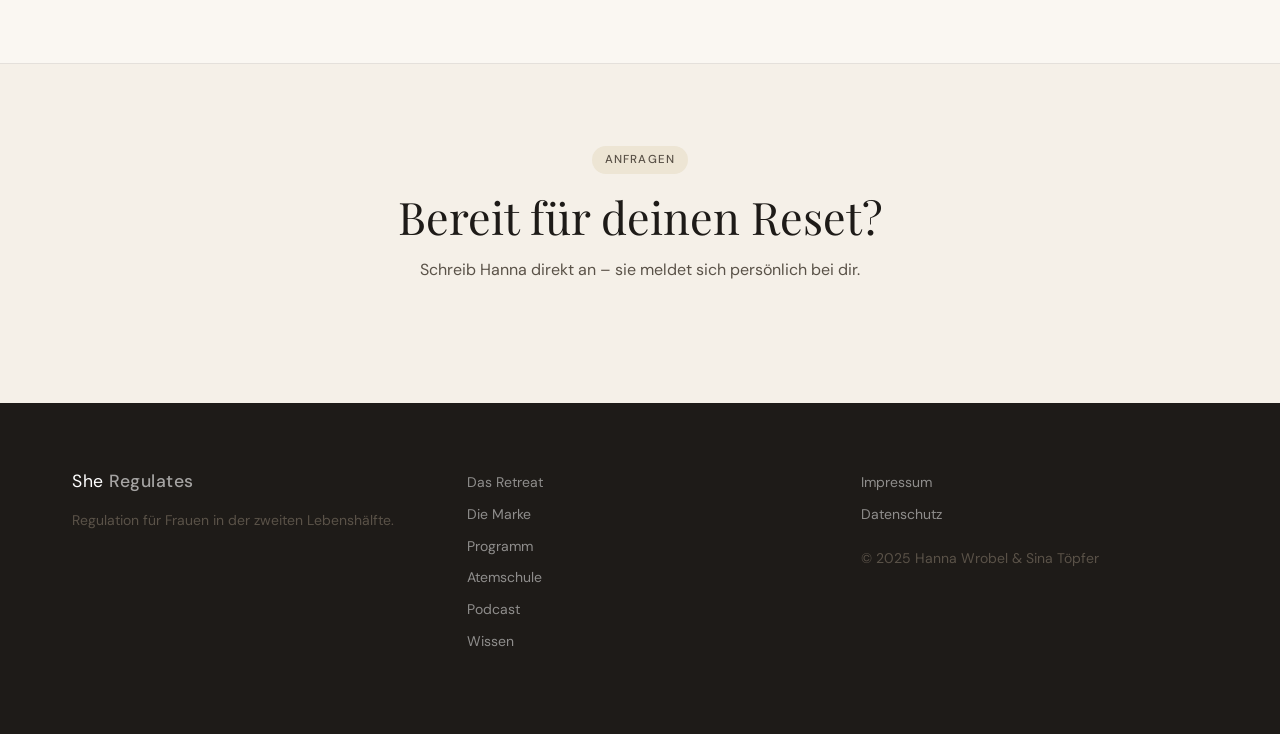
==== commit bc5e46c7: "deploy: index.html" ====
--- a/index.html
+++ b/index.html
@@ -17,6 +17,7 @@
     <ul class="nav-links">
       <li><a href="index.html" class="active">Das Retreat</a></li>
       <li><a href="marke.html">Die Marke</a></li>
+      <li><a href="retreat-programm.html">Programm</a></li>
       <li><a href="atemschule.html">Atemschule</a></li>
       <li><a href="podcast.html">Podcast</a></li>
       <li><a href="wissen.html">Wissen</a></li>
@@ -26,14 +27,14 @@
   </div>
 </nav>
 <div class="mobile-menu" id="mobileMenu">
-    <a href="index.html">Das Retreat</a>  <a href="marke.html">Die Marke</a>  <a href="atemschule.html">Atemschule</a>  <a href="podcast.html">Podcast</a>  <a href="wissen.html">Wissen</a>
+    <a href="index.html">Das Retreat</a>  <a href="marke.html">Die Marke</a>  <a href="retreat-programm.html">Programm</a>  <a href="atemschule.html">Atemschule</a>  <a href="podcast.html">Podcast</a>  <a href="wissen.html">Wissen</a>
   <a href="index.html#anfragen" class="btn btn-primary" style="margin-top:1rem">Anfragen</a>
 </div>
 <!-- HERO -->
 <section class="hero-cream">
   <div class="container">
     <div class="hero-cream-inner">
-      <span class="tag">Pilates · Yoga · Breathwork</span>
+      <span class="tag">Reformer Pilates · Yoga · Breathwork · Ernährung</span>
       <h1>Reset &amp; Recharge</h1>
       <p>Drei Tage für Frauen, die sich selbst wieder spüren wollen.<br>Für Körper, Atem und Nervensystem.</p>
       <div class="hero-badges" style="justify-content:flex-start;margin-bottom:2rem">
@@ -62,7 +63,7 @@
       <div class="stat-divider"></div>
       <div class="stat-item"><div class="stat-num">18</div><div class="stat-label">Max. Teilnehmerinnen</div></div>
       <div class="stat-divider"></div>
-      <div class="stat-item"><div class="stat-num">3</div><div class="stat-label">Disziplinen</div></div>
+      <div class="stat-item"><div class="stat-num">4</div><div class="stat-label">Disziplinen</div></div>
       <div class="stat-divider"></div>
       <div class="stat-item"><div class="stat-num">∞</div><div class="stat-label">Wirkung danach</div></div>
     </div>
@@ -72,11 +73,19 @@
 <!-- VISION -->
 <section class="section" id="retreat">
   <div class="container">
-    <div style="max-width:720px;margin:0 auto;text-align:center">
-      <span class="tag">Die Vision</span>
-      <h2>Drei Tage. Ein Reset.</h2>
-      <p style="font-size:1.1rem;margin-top:1rem">Das Reset &amp; Recharge Retreat ist ein ganzheitliches Erholungsformat für Frauen, die im Alltag stark gefordert sind und bewusst entschleunigen möchten. Durch die Kombination aus Pilates, Yoga und Breathwork entsteht ein wirkungsvoller Mix aus Kräftigung, Stressreduktion und mentaler Klarheit.</p>
-      <p style="margin-top:1rem">Kein Leistungsdruck. Dafür Tiefe, Achtsamkeit und echte Regeneration.</p>
+    <div class="vision-grid" style="display:grid;grid-template-columns:1fr 1fr;gap:4rem;align-items:center">
+      <div>
+        <span class="tag">Die Vision</span>
+        <h2>Drei Tage. Ein Reset.</h2>
+        <p style="font-size:1.05rem;margin-top:1rem">Das Reset &amp; Recharge Retreat ist ein ganzheitliches Erholungsformat für Frauen, die im Alltag stark gefordert sind und bewusst entschleunigen möchten. Durch die Kombination aus Reformer Pilates, Yoga, Breathwork und gezielten Ernährungsimpulsen entsteht ein wirkungsvoller Mix aus Kräftigung, Stressreduktion und mentaler Klarheit.</p>
+        <p style="margin-top:1rem">Kein Leistungsdruck. Dafür Tiefe, Achtsamkeit und echte Regeneration.</p>
+      </div>
+      <div style="background:var(--beige-light);border-radius:var(--radius);padding:2.5rem;border-left:3px solid var(--beige-dark)">
+        <div style="font-family:var(--heading);font-size:3.5rem;color:var(--beige-dark);line-height:1;margin-bottom:.5rem">"</div>
+        <p style="font-family:var(--heading);font-size:1.35rem;font-style:italic;color:var(--text);line-height:1.55;margin-bottom:1.5rem">Der weibliche Körper besitzt eine tiefe, innewohnende Weisheit und Intelligenz.</p>
+        <p style="font-size:.8rem;letter-spacing:.08em;text-transform:uppercase;color:var(--text-light);font-weight:500">Dr. Christiane Northrup</p>
+        <p style="font-size:.8rem;color:var(--text-light);margin-top:.2rem">Gynäkologin &amp; Bestseller-Autorin<br>„Frauenkörper, Frauenweisheit"</p>
+      </div>
     </div>
   </div>
 </section>
@@ -107,7 +116,7 @@
         <div class="tag">Samstag</div>
         <h3>Kraft, Balance &amp; Tiefe</h3>
         <ul style="list-style:none;margin-top:1rem">
-          <li style="padding:.4rem 0;border-bottom:1px solid var(--border);font-size:.9rem;color:var(--text-mid)">Aktivierendes Pilates-Workout</li>
+          <li style="padding:.4rem 0;border-bottom:1px solid var(--border);font-size:.9rem;color:var(--text-mid)">Reformer Pilates mit Hanna</li>
           <li style="padding:.4rem 0;border-bottom:1px solid var(--border);font-size:.9rem;color:var(--text-mid)">Gemeinsames Frühstück</li>
           <li style="padding:.4rem 0;border-bottom:1px solid var(--border);font-size:.9rem;color:var(--text-mid)">Freizeit: Spa, Natur oder Meer</li>
           <li style="padding:.4rem 0;border-bottom:1px solid var(--border);font-size:.9rem;color:var(--text-mid)">Thematische Yoga-Einheit</li>
@@ -164,10 +173,10 @@
         <span style="font-family:var(--heading);font-size:3rem;color:var(--beige-dark)">S</span>
       </div>
       <div class="person-info">
-        <h3>Simo</h3>
+        <h3>Simonene</h3>
         <p class="person-role">Yogalehrerin · Retreat-Begleitung</p>
-        <p>Simo übernimmt den Yoga-Teil des Retreats. Ihr Unterricht ist nervensystemorientiert, ruhig und funktionell – ohne Flow-Feuerwerk, dafür mit echter parasympathischer Wirkung.</p>
-        <p>Im Retreat führt sie die Teilnehmerinnen durch die täglichen Yoga-Einheiten und begleitet die Integration zwischen den intensiveren Sessions.</p>
+        <p>Simonene übernimmt den Yoga-Teil des Retreats. Ihr Unterricht ist nervensystemorientiert, ruhig und funktionell – ohne Flow-Feuerwerk, dafür mit echter parasympathischer Wirkung.</p>
+        <p>Im Retreat führt Simonene die Teilnehmerinnen durch die täglichen Yoga-Einheiten und begleitet die Integration zwischen den intensiveren Sessions.</p>
       </div>
     </div>
     <div class="person-card">
@@ -201,26 +210,26 @@
         <ul class="preis-includes">
           <li>3 Tage Reset &amp; Recharge</li>
           <li>Reformer-Pilates mit Hanna</li>
-          <li>Yoga mit Simo</li>
+          <li>Yoga mit Simone</li>
           <li>Breathwork mit Sina</li>
           <li>Ernährungsimpulse mit Tanja</li>
-          <li>Gemeinsame Mahlzeiten</li>
+          <li>Mahlzeiten &amp; Wasser inklusive</li>
           <li>Max. 18 Teilnehmerinnen</li>
         </ul>
         <a href="#anfragen" class="btn btn-outline">Jetzt anfragen</a>
       </div>
       <div class="preis-card featured">
         <div class="tag" style="background:rgba(255,255,255,.1);color:rgba(255,255,255,.7)">Nach dem Retreat</div>
-        <div class="preis-amount">899 €</div>
-        <div class="preis-per">10 Wochen · Hanna Wrobel</div>
+        <div class="preis-amount">auf Anfrage</div>
+        <div class="preis-per">Body Reset Code · 1:1 · Hanna Wrobel</div>
         <ul class="preis-includes">
-          <li>Reformer-Pilates on Demand</li>
-          <li>10 Workbook-Kapitel</li>
-          <li>Live-Call alle 14 Tage</li>
-          <li>Nervensystem-Sessions</li>
-          <li>Persönliches Regulationsprogramm</li>
-        </ul>
-        <a href="programm.html" class="btn btn-primary">Zum Programm</a>
+          <li>10 Wochen persönliche 1:1 Begleitung</li>
+          <li>Reformer Pilates &amp; Körperarbeit</li>
+          <li>Body Reset Analyse zu Beginn</li>
+          <li>Tägliche 10-Min-Routinen</li>
+          <li>Begleitendes Workbook</li>
+        </ul>
+        <a href="programm.html" class="btn btn-primary">Mehr erfahren</a>
       </div>
       <div class="preis-card">
         <div class="tag">Nach dem Retreat</div>
@@ -238,6 +247,40 @@
     </div>
   </div>
 </section>
+
+<div class="divider"></div>
+
+<!-- BREATHWORK -->
+<section class="section" style="background:var(--beige-light)">
+  <div class="container">
+    <div style="display:grid;grid-template-columns:1fr 1fr;gap:5rem;align-items:start" class="vision-grid">
+      <div>
+        <span class="tag">Breathwork</span>
+        <h2>Mehr als<br><em>bewusst atmen.</em></h2>
+        <p style="font-size:1.05rem;margin-top:1rem;color:var(--text)">Breathwork ist dein direkter Zugang zu dir selbst.</p>
+        <p style="margin-top:1rem">In deinem Alltag läuft vieles schnell – vielleicht funktionierst du oft, statt wirklich zu fühlen. Dein Atem macht all das mit: Er wird flach, gehetzt, fast unsichtbar. Breathwork holt ihn – und damit dich – zurück ins Bewusstsein.</p>
+        <p style="margin-top:1rem">Wenn du dir Zeit nimmst, bewusst zu atmen, passiert etwas Entscheidendes: Du kommst aus dem Kopf in den Körper. Du checkst mit dir ein: <em>Wie geht es dir eigentlich gerade wirklich?</em></p>
+        <a href="breathwork.html" class="btn btn-outline" style="margin-top:2rem">Mehr zu Breathwork</a>
+      </div>
+      <div>
+        <p style="font-size:.8rem;font-weight:500;letter-spacing:.1em;text-transform:uppercase;color:var(--text-light);margin-bottom:1.25rem">Über bestimmte Atemtechniken kannst du</p>
+        <ul style="list-style:none;display:flex;flex-direction:column;gap:.75rem">
+          <li style="display:flex;gap:.75rem;align-items:flex-start"><span style="color:var(--beige-deep);font-weight:500;flex-shrink:0">—</span><span style="color:var(--text-mid)">dein Nervensystem beruhigen, wenn alles zu viel ist</span></li>
+          <li style="display:flex;gap:.75rem;align-items:flex-start"><span style="color:var(--beige-deep);font-weight:500;flex-shrink:0">—</span><span style="color:var(--text-mid)">dein Nervensystem pushen, wenn du Energie brauchst</span></li>
+          <li style="display:flex;gap:.75rem;align-items:flex-start"><span style="color:var(--beige-deep);font-weight:500;flex-shrink:0">—</span><span style="color:var(--text-mid)">innere Anspannung loslassen, die du vielleicht schon lange mit dir trägst</span></li>
+          <li style="display:flex;gap:.75rem;align-items:flex-start"><span style="color:var(--beige-deep);font-weight:500;flex-shrink:0">—</span><span style="color:var(--text-mid)">Raum schaffen für Gefühle, die sonst untergehen</span></li>
+          <li style="display:flex;gap:.75rem;align-items:flex-start"><span style="color:var(--beige-deep);font-weight:500;flex-shrink:0">—</span><span style="color:var(--text-mid)">innere Kapazität aufbauen, um in herausfordernden Momenten dennoch gut mit dir verbunden zu bleiben</span></li>
+          <li style="display:flex;gap:.75rem;align-items:flex-start"><span style="color:var(--beige-deep);font-weight:500;flex-shrink:0">—</span><span style="color:var(--text-mid)">dich sicher in dir verankert fühlen</span></li>
+        </ul>
+        <div style="margin-top:2rem;padding:1.5rem;background:var(--black);border-radius:var(--radius)">
+          <p style="font-family:var(--heading);font-size:1.15rem;font-style:italic;color:#fff;line-height:1.55">Breathwork ist eine Einladung: Vom Autopiloten in deine Selbstwirksamkeit zu kommen.</p>
+          <p style="font-size:.8rem;color:rgba(255,255,255,.5);margin-top:.75rem">Kein Equipment. Keine perfekte Situation. Nur du und dein Atem.</p>
+        </div>
+      </div>
+    </div>
+  </div>
+</section>
+
 
 <div class="divider"></div>
 
@@ -299,7 +342,8 @@
       <div class="footer-links">
         <a href="index.html">Das Retreat</a>
         <a href="marke.html">Die Marke</a>
-                <a href="atemschule.html">Atemschule</a>
+                <a href="retreat-programm.html">Programm</a>
+        <a href="atemschule.html">Atemschule</a>
         <a href="podcast.html">Podcast</a>
         <a href="wissen.html">Wissen</a>
       </div>
--- a/style.css
+++ b/style.css
@@ -117,7 +117,7 @@
 
 /* ── STRAND BANNER ── */
 .strand-banner { width: 100%; height: 420px; overflow: hidden; }
-.strand-img { width: 100%; height: 100%; object-fit: cover; object-position: center 40%; display: block; }
+.strand-img { width: 100%; height: 100%; object-fit: cover; object-position: center 20%; display: block; }
 
 /* ── STATS BAR ── */
 .stats-bar { background: var(--black); padding: 2rem 0; }
@@ -228,9 +228,53 @@
 }
 @media (max-width: 768px) {
   .nav-links { display: none; }
+  .vision-grid { grid-template-columns: 1fr !important; }
   .hamburger { display: flex; }
   .hero-btns { flex-direction: column; align-items: flex-start; }
   .stats-grid .stat-divider { display: none; }
   .strand-banner { height: 260px; }
   .hero-cream { padding: 5rem 0 3rem; }
 }
+
+/* ── TIMETABLE ── */
+.timetable { width: 100%; border-collapse: collapse; margin-top: 2rem; }
+.timetable th {
+  background: var(--black); color: #fff;
+  padding: .9rem 1.25rem; font-family: var(--sans);
+  font-size: .78rem; font-weight: 500; letter-spacing: .08em;
+  text-transform: uppercase; text-align: left;
+}
+.timetable th:first-child { width: 110px; }
+.timetable td {
+  padding: .85rem 1.25rem; font-size: .9rem;
+  border-bottom: 1px solid var(--border); vertical-align: top;
+  color: var(--text-mid);
+}
+.timetable tr:last-child td { border-bottom: none; }
+.timetable tr:nth-child(even) td { background: var(--beige-light); }
+.timetable .time {
+  font-family: var(--sans); font-weight: 500;
+  color: var(--text); font-size: .85rem; white-space: nowrap;
+}
+.timetable .discipline {
+  display: inline-block; font-size: .7rem; font-weight: 500;
+  letter-spacing: .08em; text-transform: uppercase;
+  padding: .15rem .55rem; border-radius: 100px; margin-bottom: .25rem;
+}
+.disc-pilates  { background: #e8e0d0; color: #4a3f35; }
+.disc-yoga     { background: #dde8df; color: #2d4a33; }
+.disc-breath   { background: #dfe4ed; color: #2d3a4a; }
+.disc-ernaehr  { background: #ede8dc; color: #4a3d28; }
+.disc-frei     { background: var(--beige); color: var(--text-mid); }
+.disc-gemeins  { background: #f0ebe2; color: var(--text-mid); }
+.timetable strong { display: block; color: var(--text); font-weight: 500; margin-bottom: .15rem; }
+.day-header { background: var(--beige) !important; }
+.day-header td {
+  font-family: var(--heading); font-size: 1.1rem !important;
+  font-weight: 400; color: var(--text) !important;
+  padding: 1rem 1.25rem !important; border-bottom: 2px solid var(--beige-dark) !important;
+}
+@media (max-width: 768px) {
+  .timetable th:nth-child(n+3), .timetable td:nth-child(n+3) { display: none; }
+  .timetable { font-size: .82rem; }
+}
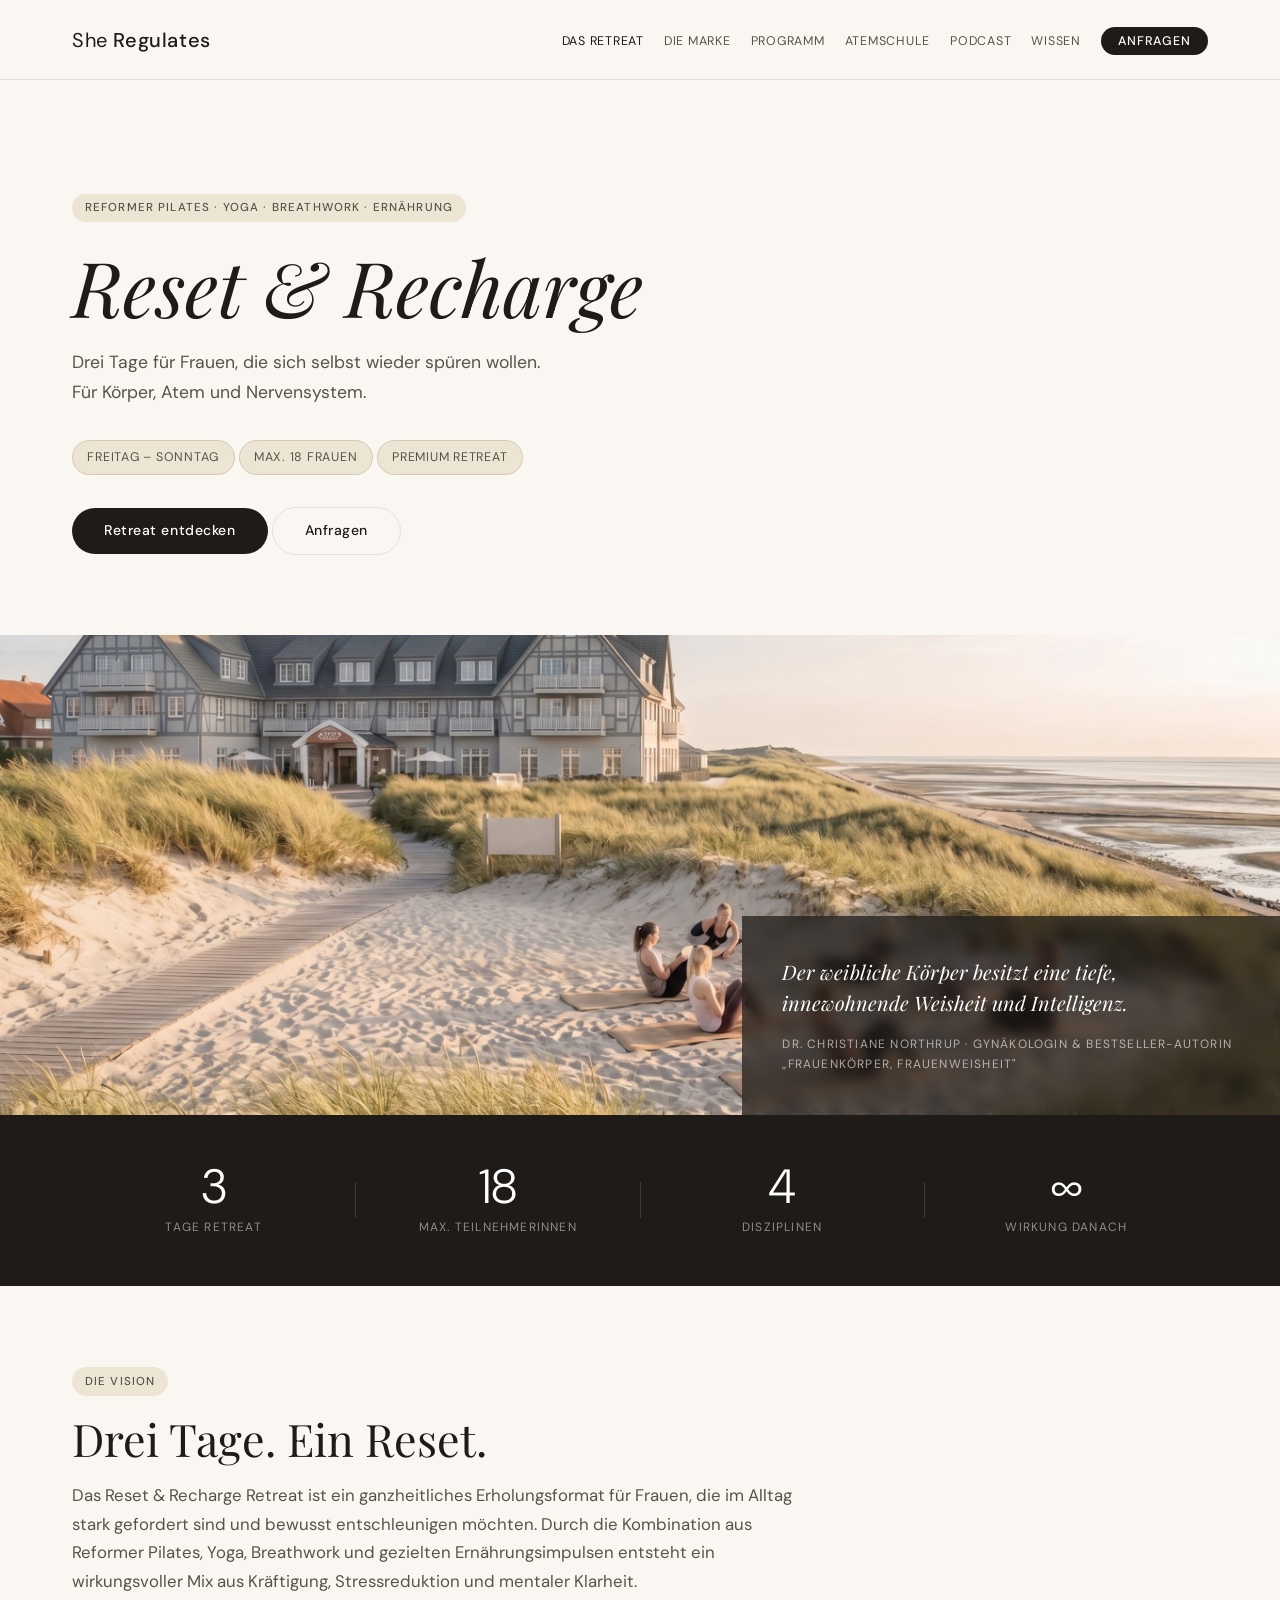
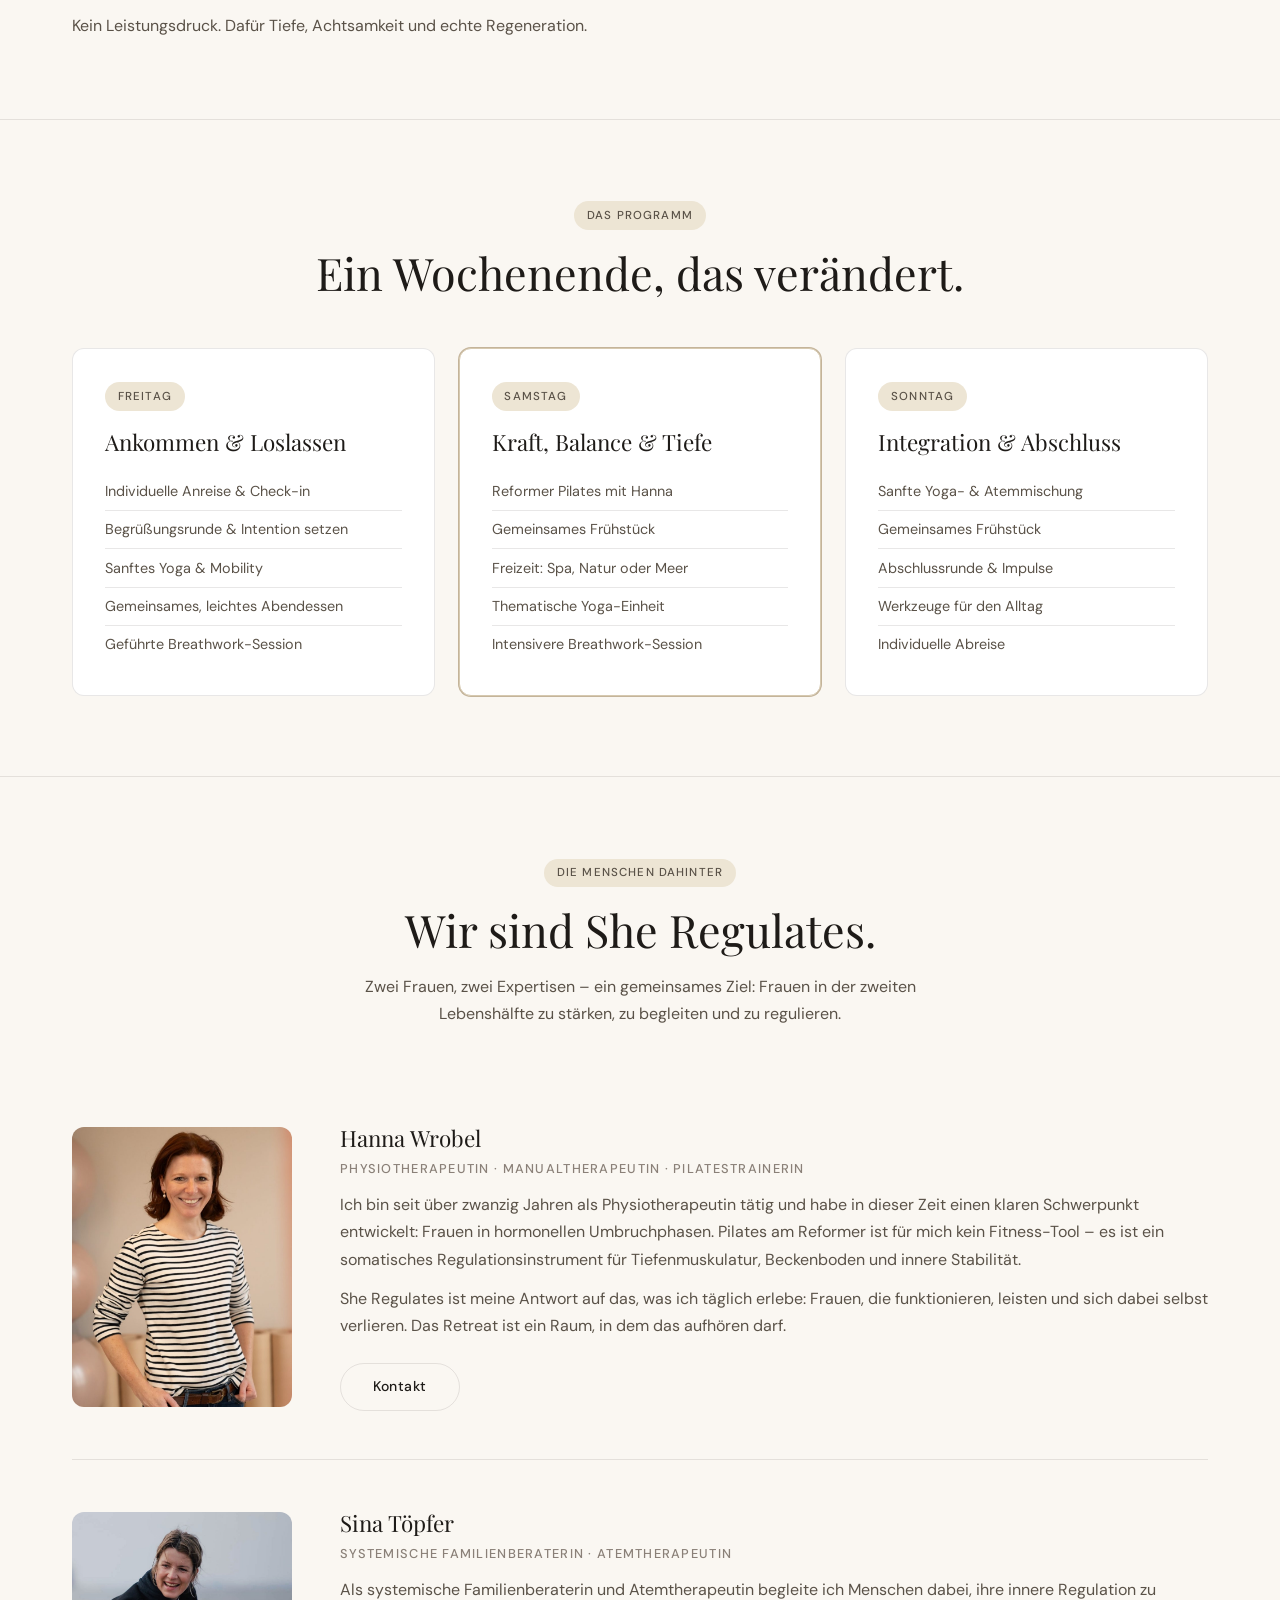
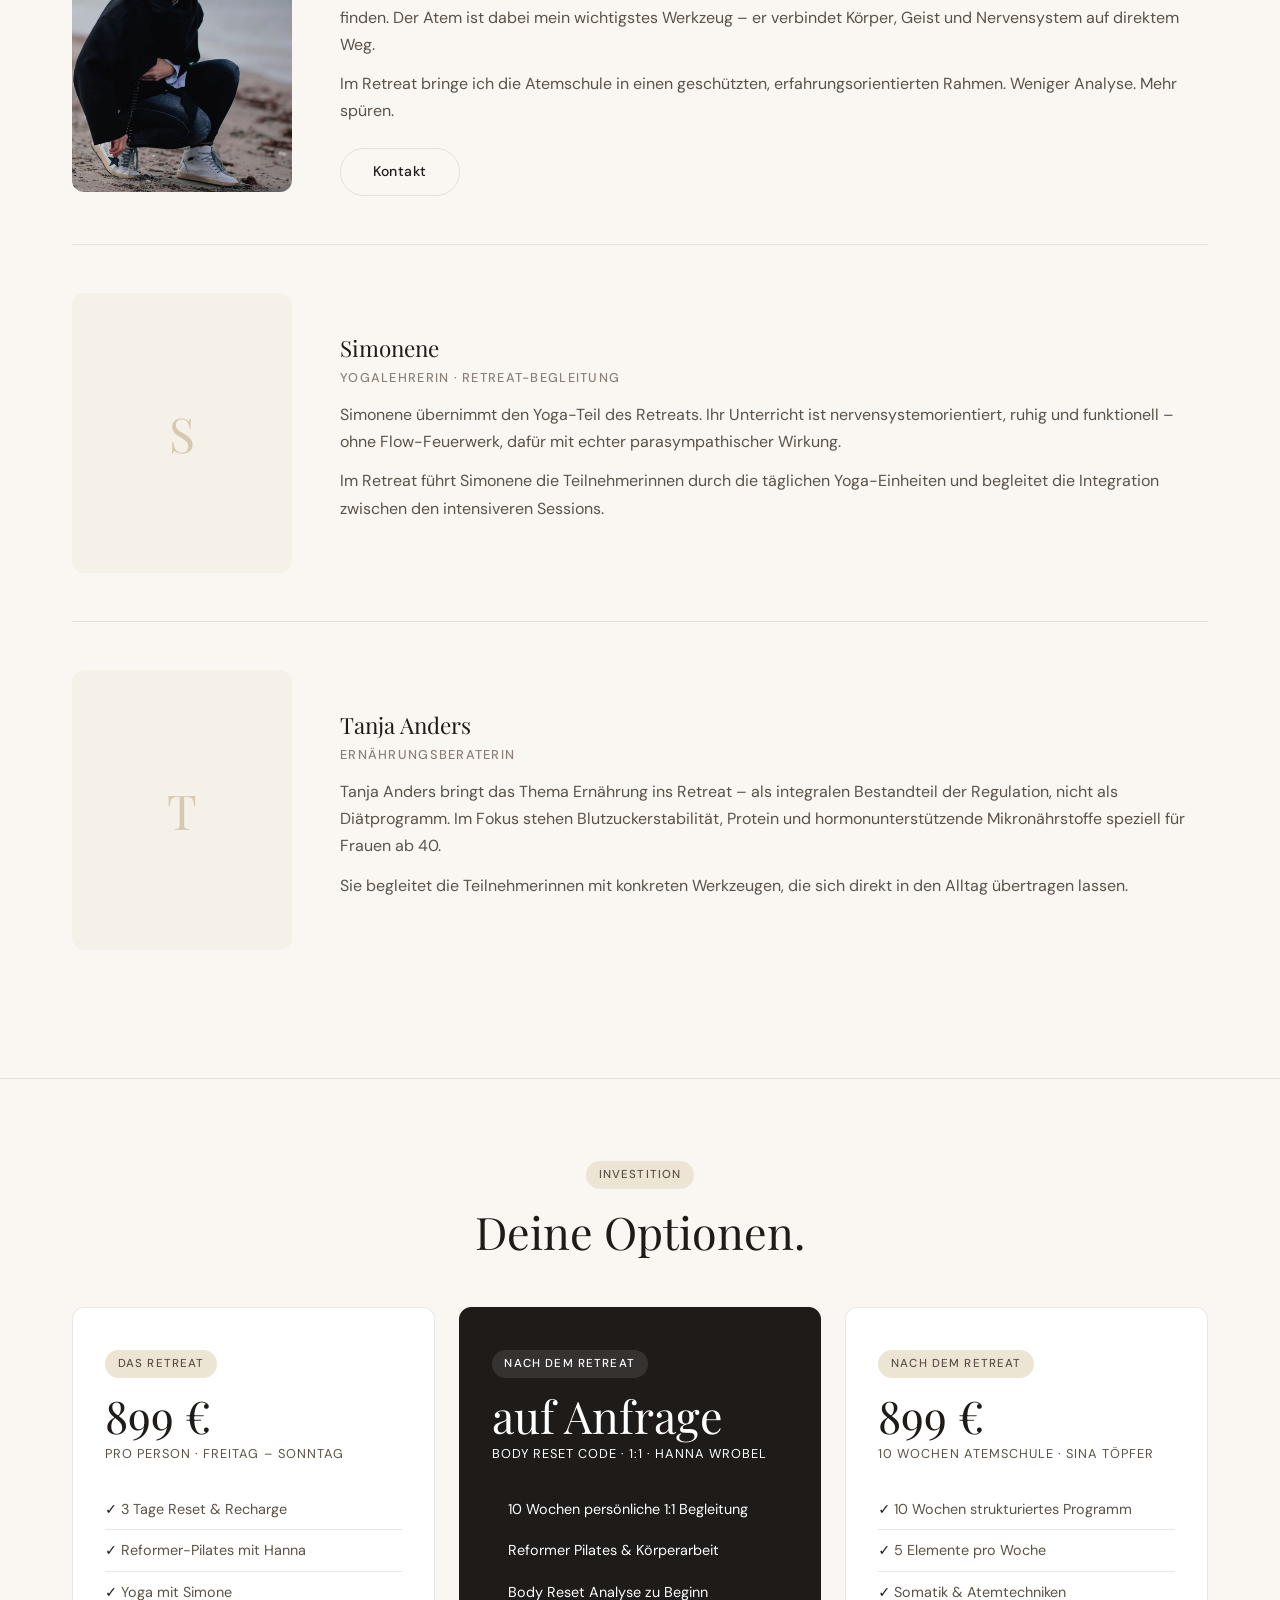
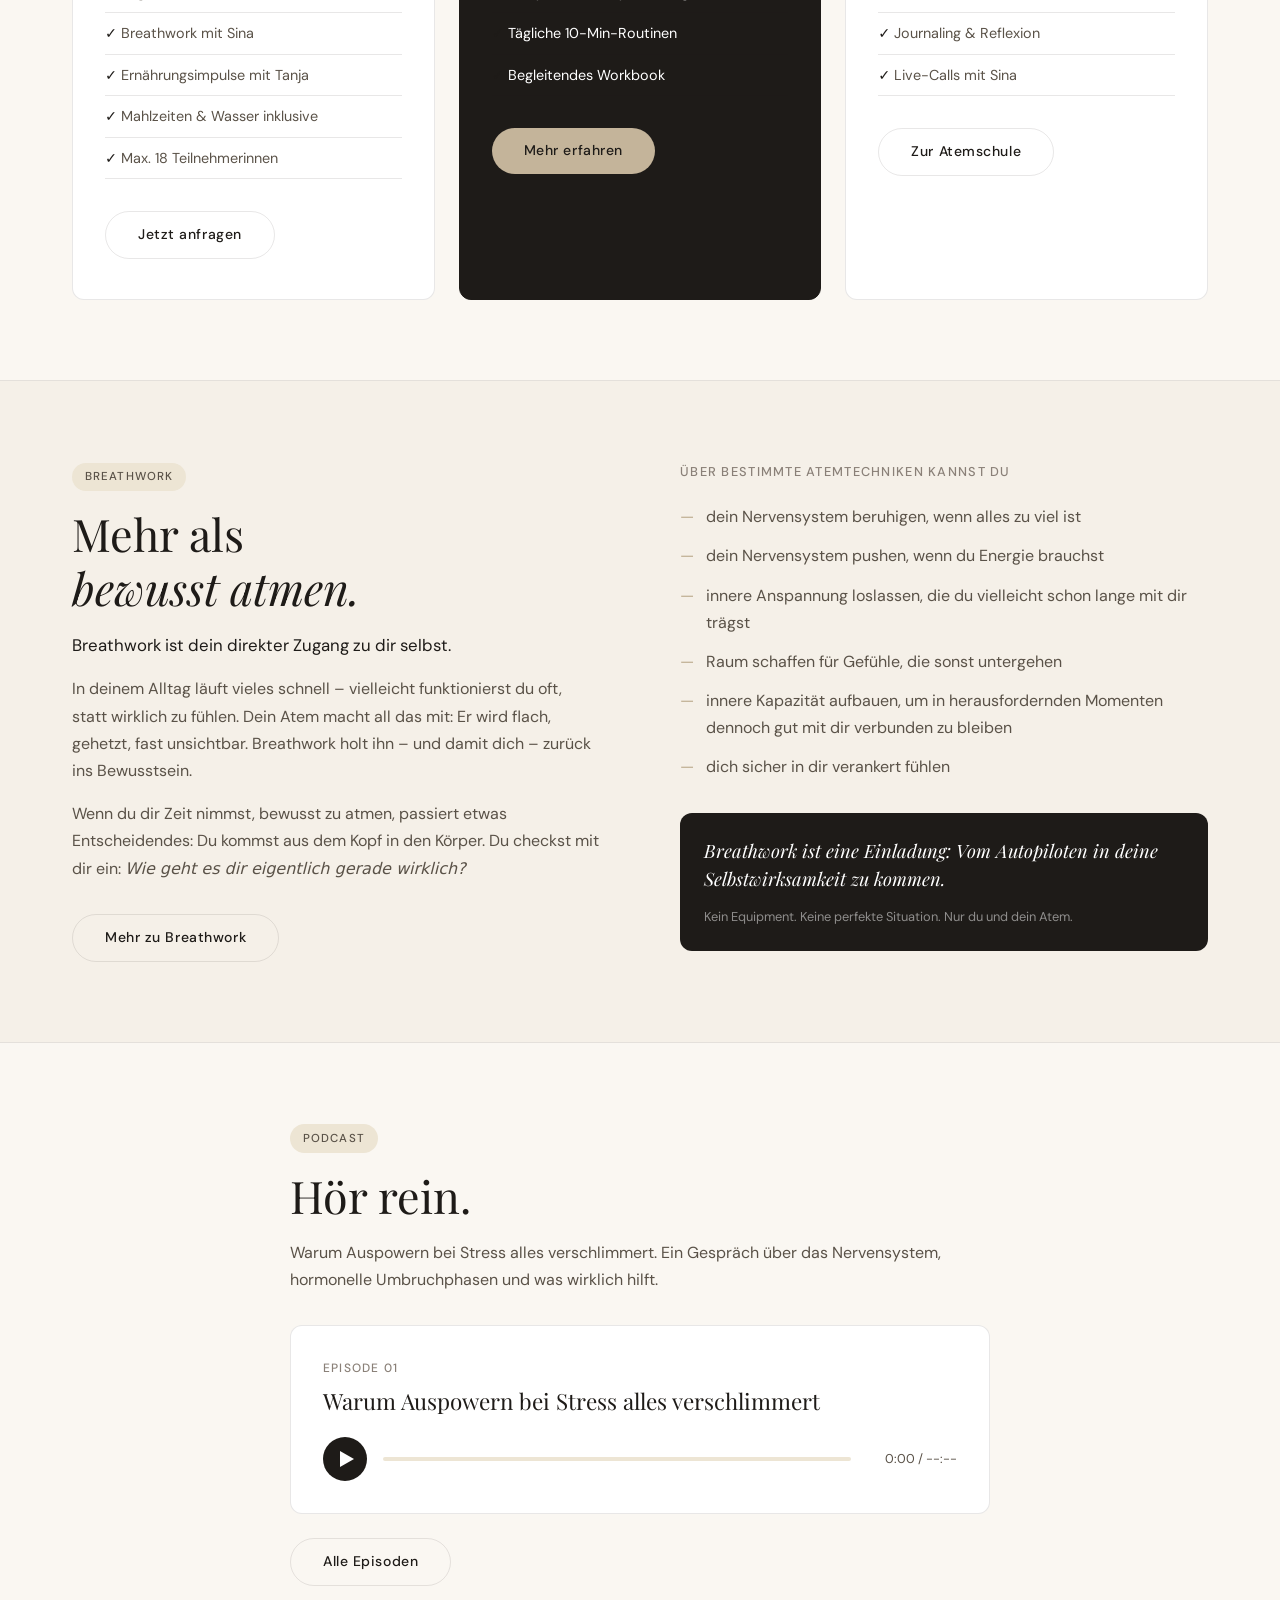
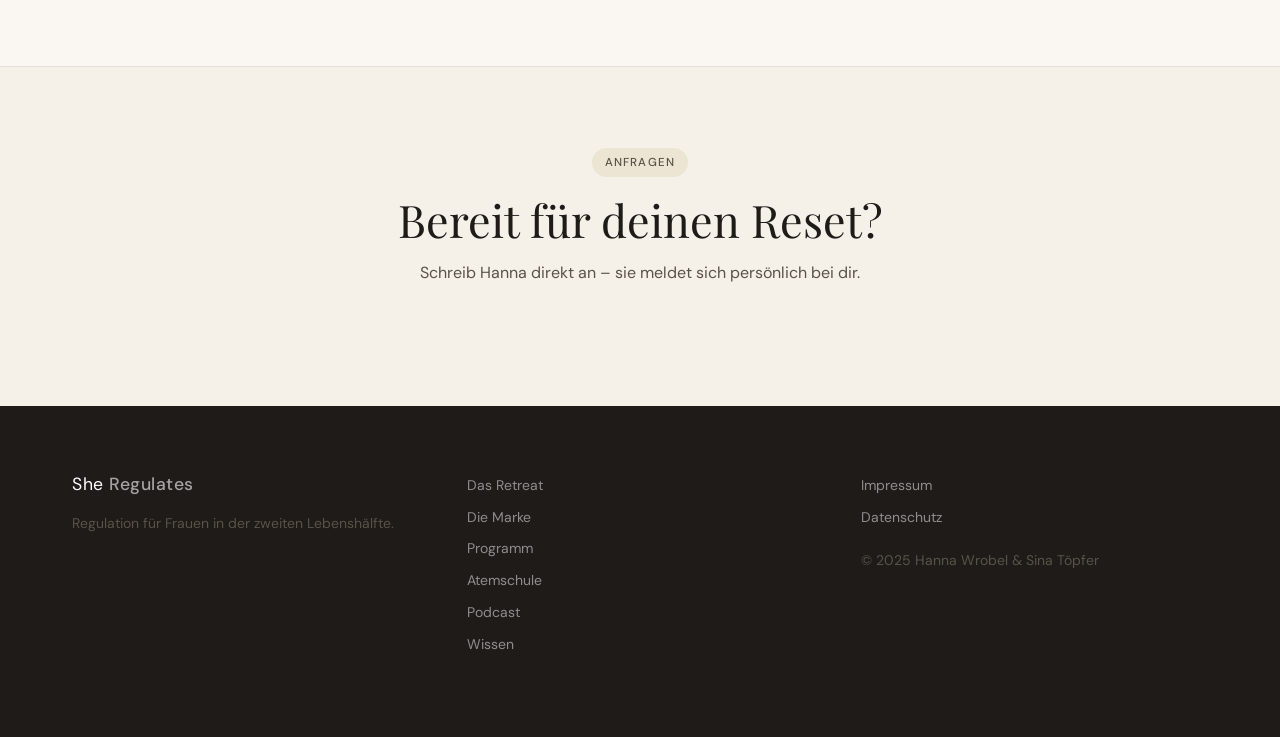
==== commit 5f9e839c: "deploy: foto-position + zitat overlay - index.html" ====
--- a/index.html
+++ b/index.html
@@ -53,6 +53,10 @@
 <!-- STRAND BANNER -->
 <div class="strand-banner">
   <img src="retreat.jpg" alt="She Regulates Retreat" class="strand-img">
+  <div class="strand-quote">
+    <blockquote>Der weibliche Körper besitzt eine tiefe, innewohnende Weisheit und Intelligenz.</blockquote>
+    <cite>Dr. Christiane Northrup · Gynäkologin &amp; Bestseller-Autorin<br>„Frauenkörper, Frauenweisheit"</cite>
+  </div>
 </div>
 
 <!-- STATS -->
@@ -73,19 +77,11 @@
 <!-- VISION -->
 <section class="section" id="retreat">
   <div class="container">
-    <div class="vision-grid" style="display:grid;grid-template-columns:1fr 1fr;gap:4rem;align-items:center">
-      <div>
-        <span class="tag">Die Vision</span>
-        <h2>Drei Tage. Ein Reset.</h2>
-        <p style="font-size:1.05rem;margin-top:1rem">Das Reset &amp; Recharge Retreat ist ein ganzheitliches Erholungsformat für Frauen, die im Alltag stark gefordert sind und bewusst entschleunigen möchten. Durch die Kombination aus Reformer Pilates, Yoga, Breathwork und gezielten Ernährungsimpulsen entsteht ein wirkungsvoller Mix aus Kräftigung, Stressreduktion und mentaler Klarheit.</p>
-        <p style="margin-top:1rem">Kein Leistungsdruck. Dafür Tiefe, Achtsamkeit und echte Regeneration.</p>
-      </div>
-      <div style="background:var(--beige-light);border-radius:var(--radius);padding:2.5rem;border-left:3px solid var(--beige-dark)">
-        <div style="font-family:var(--heading);font-size:3.5rem;color:var(--beige-dark);line-height:1;margin-bottom:.5rem">"</div>
-        <p style="font-family:var(--heading);font-size:1.35rem;font-style:italic;color:var(--text);line-height:1.55;margin-bottom:1.5rem">Der weibliche Körper besitzt eine tiefe, innewohnende Weisheit und Intelligenz.</p>
-        <p style="font-size:.8rem;letter-spacing:.08em;text-transform:uppercase;color:var(--text-light);font-weight:500">Dr. Christiane Northrup</p>
-        <p style="font-size:.8rem;color:var(--text-light);margin-top:.2rem">Gynäkologin &amp; Bestseller-Autorin<br>„Frauenkörper, Frauenweisheit"</p>
-      </div>
+    <div style="max-width:720px">
+      <span class="tag">Die Vision</span>
+      <h2>Drei Tage. Ein Reset.</h2>
+      <p style="font-size:1.05rem;margin-top:1rem">Das Reset &amp; Recharge Retreat ist ein ganzheitliches Erholungsformat für Frauen, die im Alltag stark gefordert sind und bewusst entschleunigen möchten. Durch die Kombination aus Reformer Pilates, Yoga, Breathwork und gezielten Ernährungsimpulsen entsteht ein wirkungsvoller Mix aus Kräftigung, Stressreduktion und mentaler Klarheit.</p>
+      <p style="margin-top:1rem">Kein Leistungsdruck. Dafür Tiefe, Achtsamkeit und echte Regeneration.</p>
     </div>
   </div>
 </section>
--- a/style.css
+++ b/style.css
@@ -116,8 +116,8 @@
 }
 
 /* ── STRAND BANNER ── */
-.strand-banner { width: 100%; height: 420px; overflow: hidden; }
-.strand-img { width: 100%; height: 100%; object-fit: cover; object-position: center 20%; display: block; }
+.strand-banner { width: 100%; height: 480px; overflow: hidden; position: relative; }
+.strand-img { width: 100%; height: 100%; object-fit: cover; object-position: center 68%; display: block; }
 
 /* ── STATS BAR ── */
 .stats-bar { background: var(--black); padding: 2rem 0; }
@@ -278,3 +278,35 @@
   .timetable th:nth-child(n+3), .timetable td:nth-child(n+3) { display: none; }
   .timetable { font-size: .82rem; }
 }
+
+/* ── STRAND QUOTE OVERLAY ── */
+.strand-quote {
+  position: absolute;
+  bottom: 0; right: 0;
+  width: 42%;
+  background: rgba(30,27,24,.72);
+  backdrop-filter: blur(6px);
+  padding: 2.5rem;
+  color: #fff;
+}
+.strand-quote blockquote {
+  border: none; padding: 0; margin: 0;
+  font-family: var(--heading);
+  font-size: 1.25rem;
+  font-style: italic;
+  color: #fff;
+  line-height: 1.55;
+}
+.strand-quote cite {
+  display: block;
+  margin-top: 1rem;
+  font-size: .75rem;
+  letter-spacing: .1em;
+  text-transform: uppercase;
+  color: rgba(255,255,255,.6);
+  font-style: normal;
+}
+@media (max-width: 768px) {
+  .strand-quote { width: 100%; }
+  .strand-banner { height: 560px; }
+}
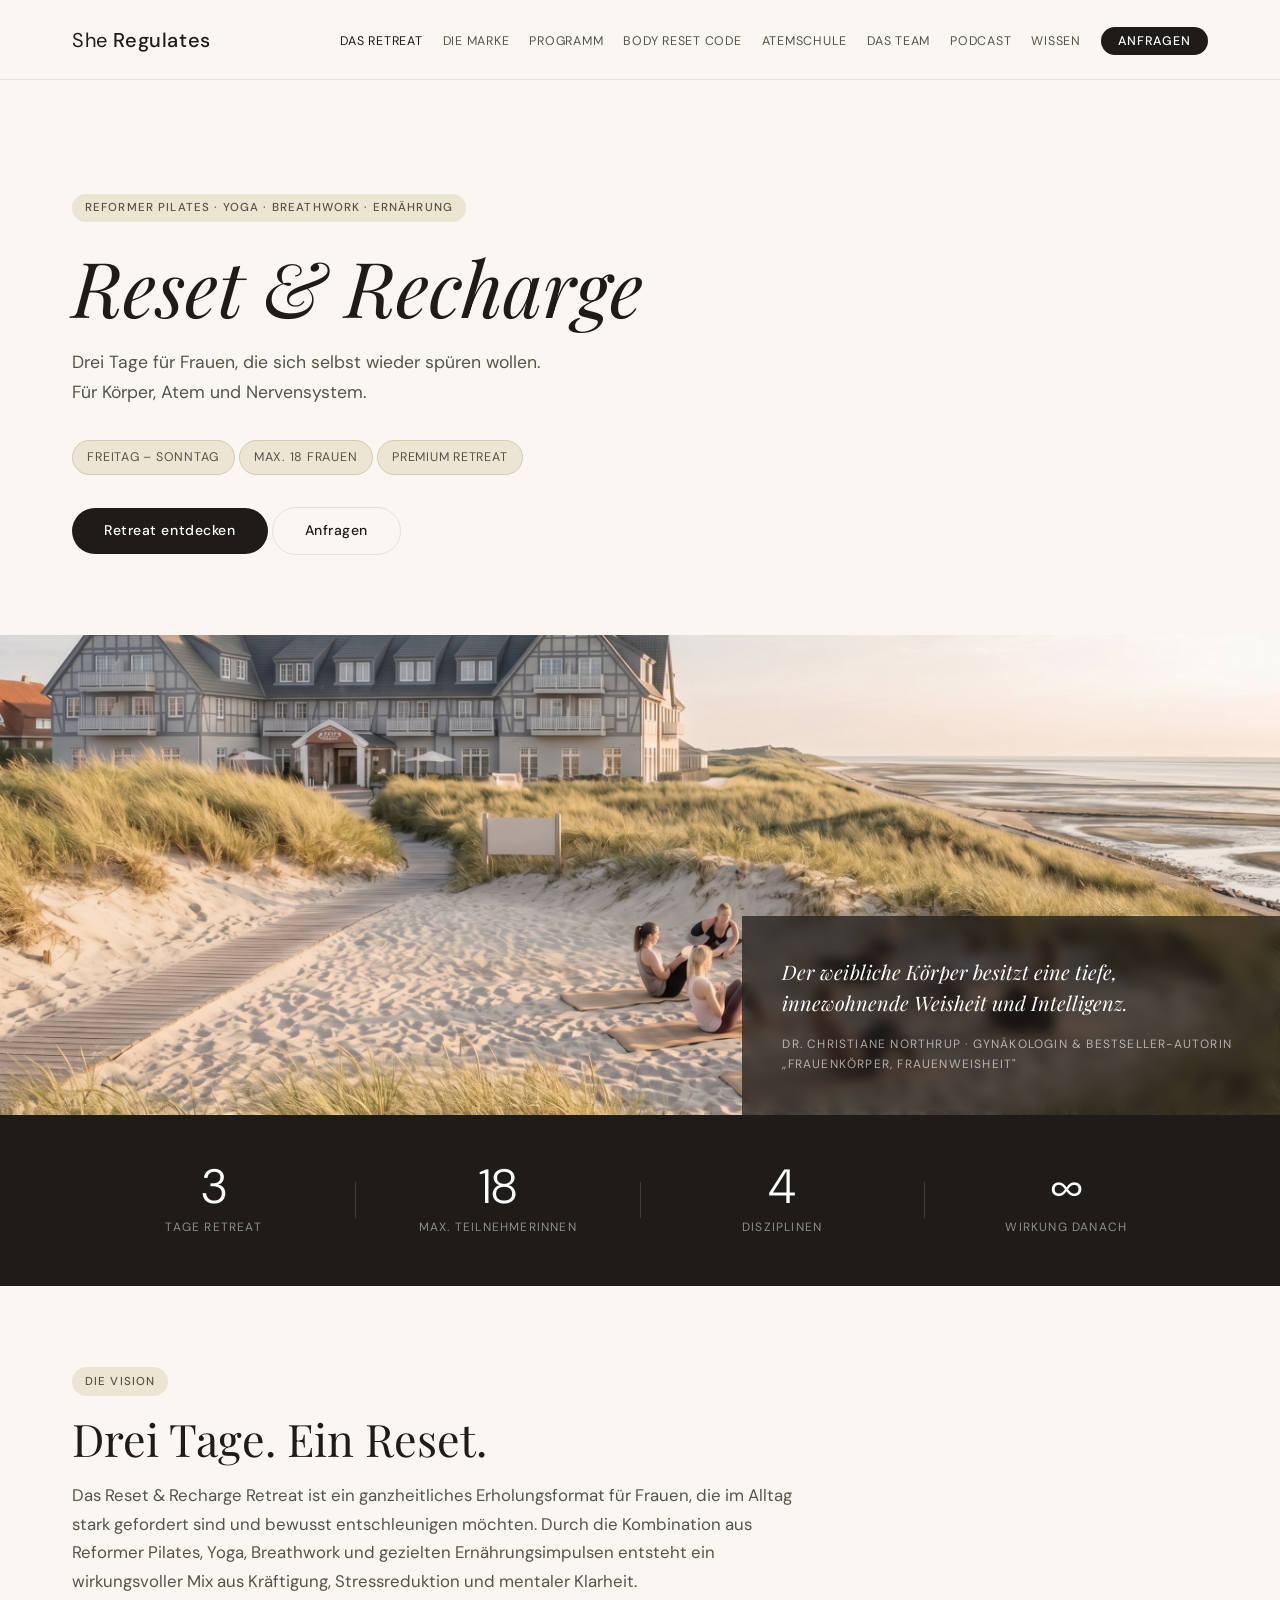
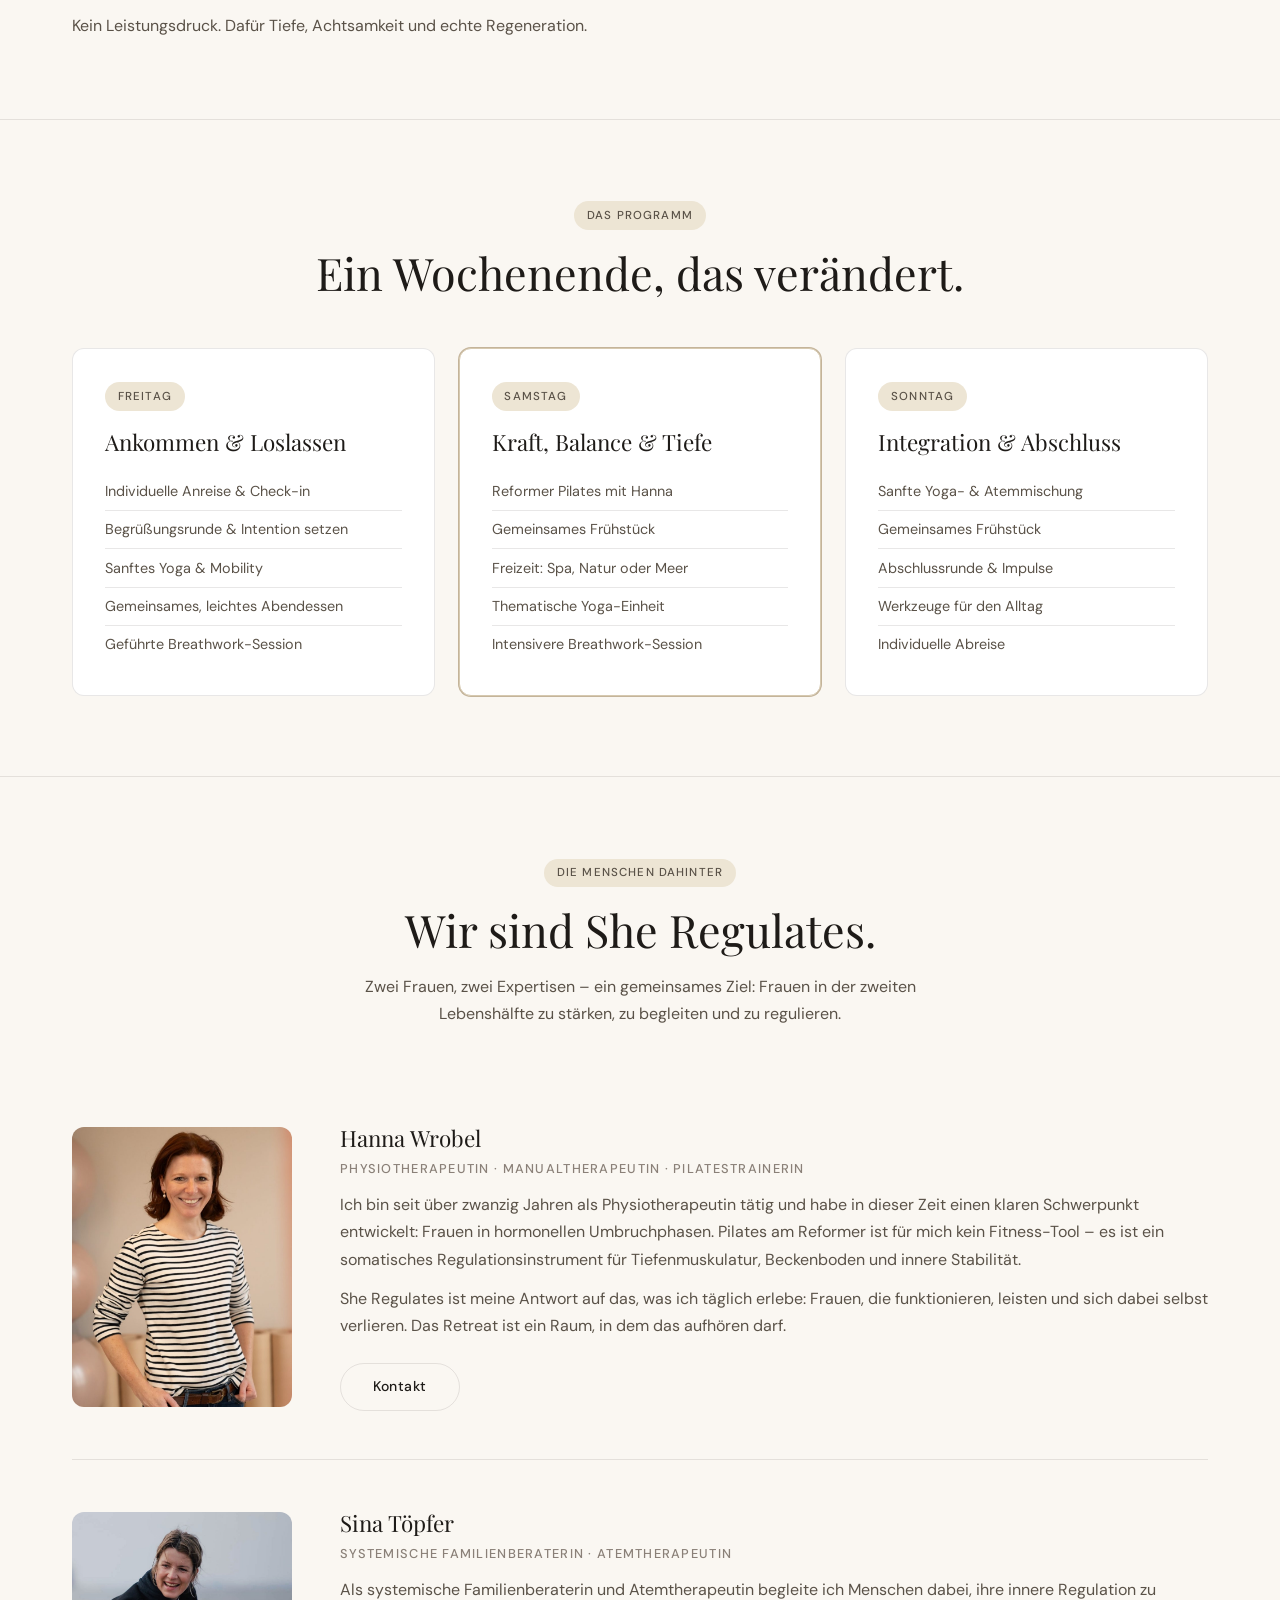
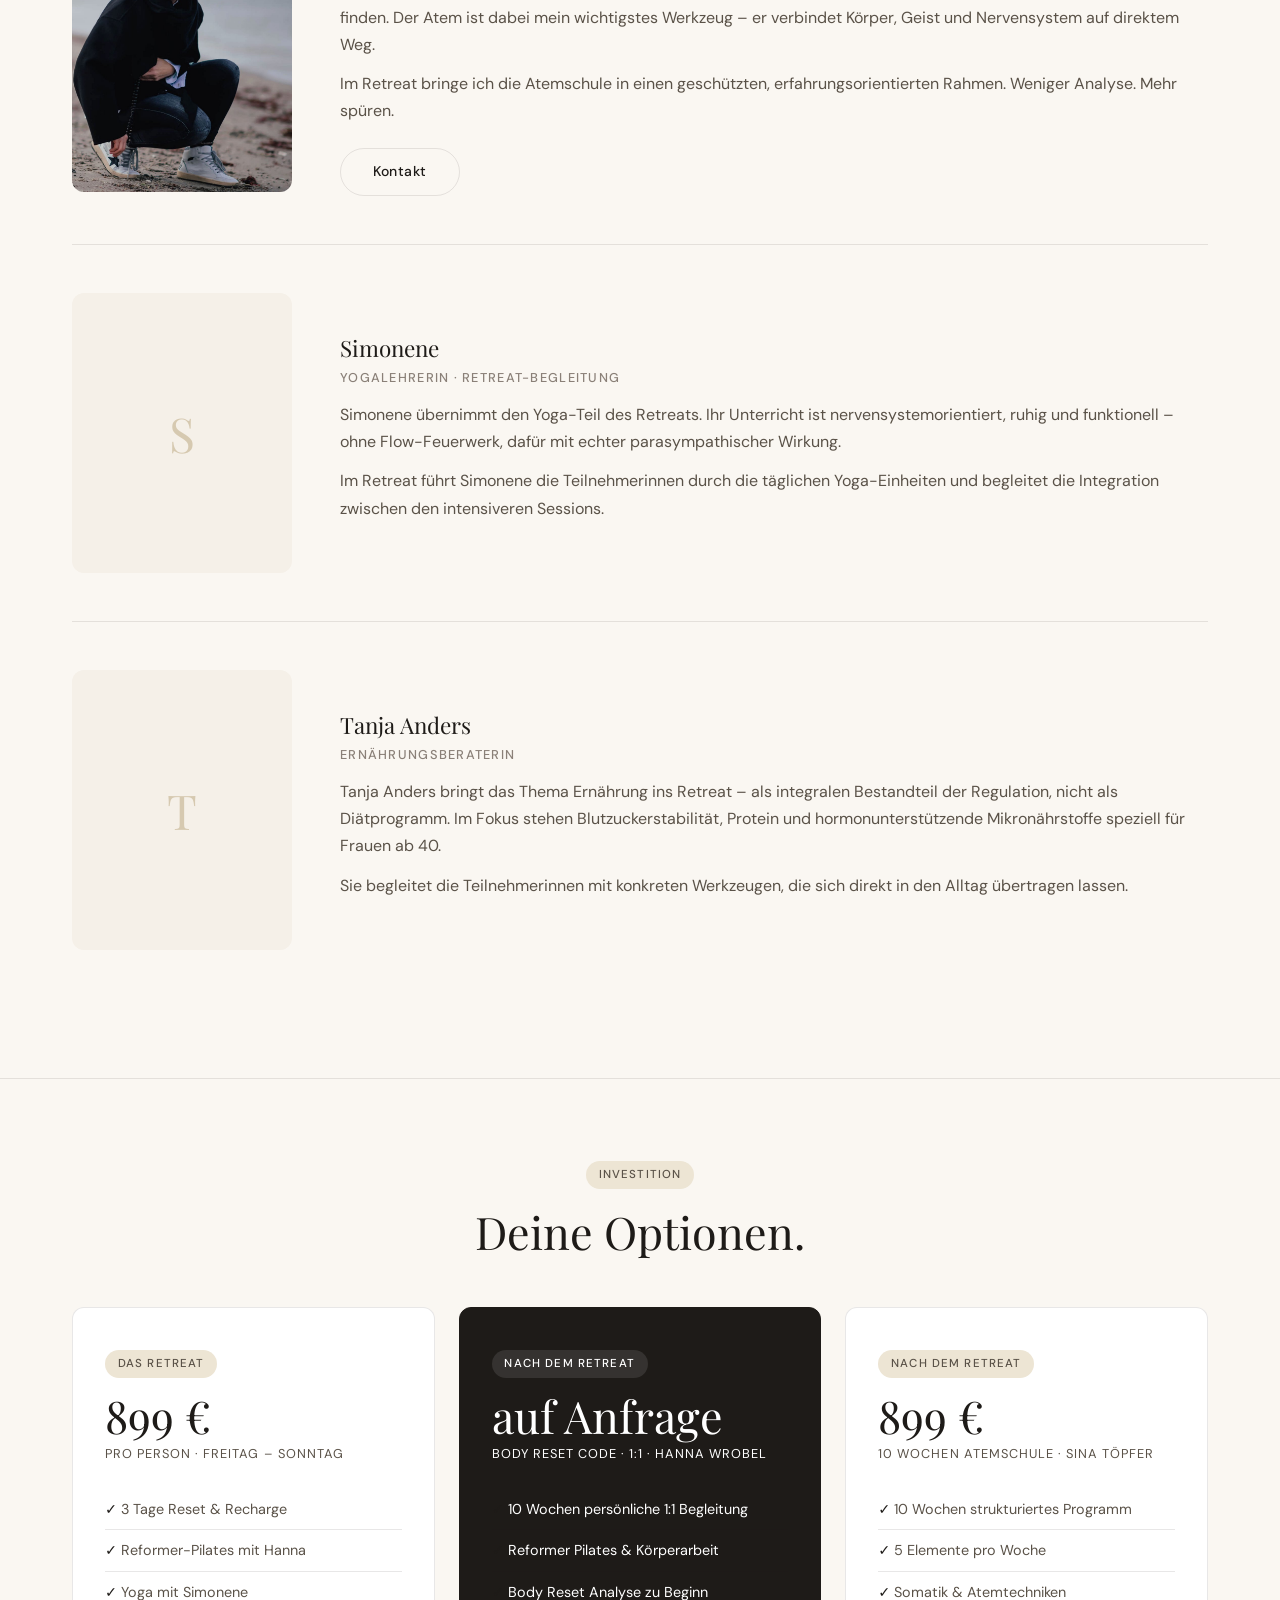
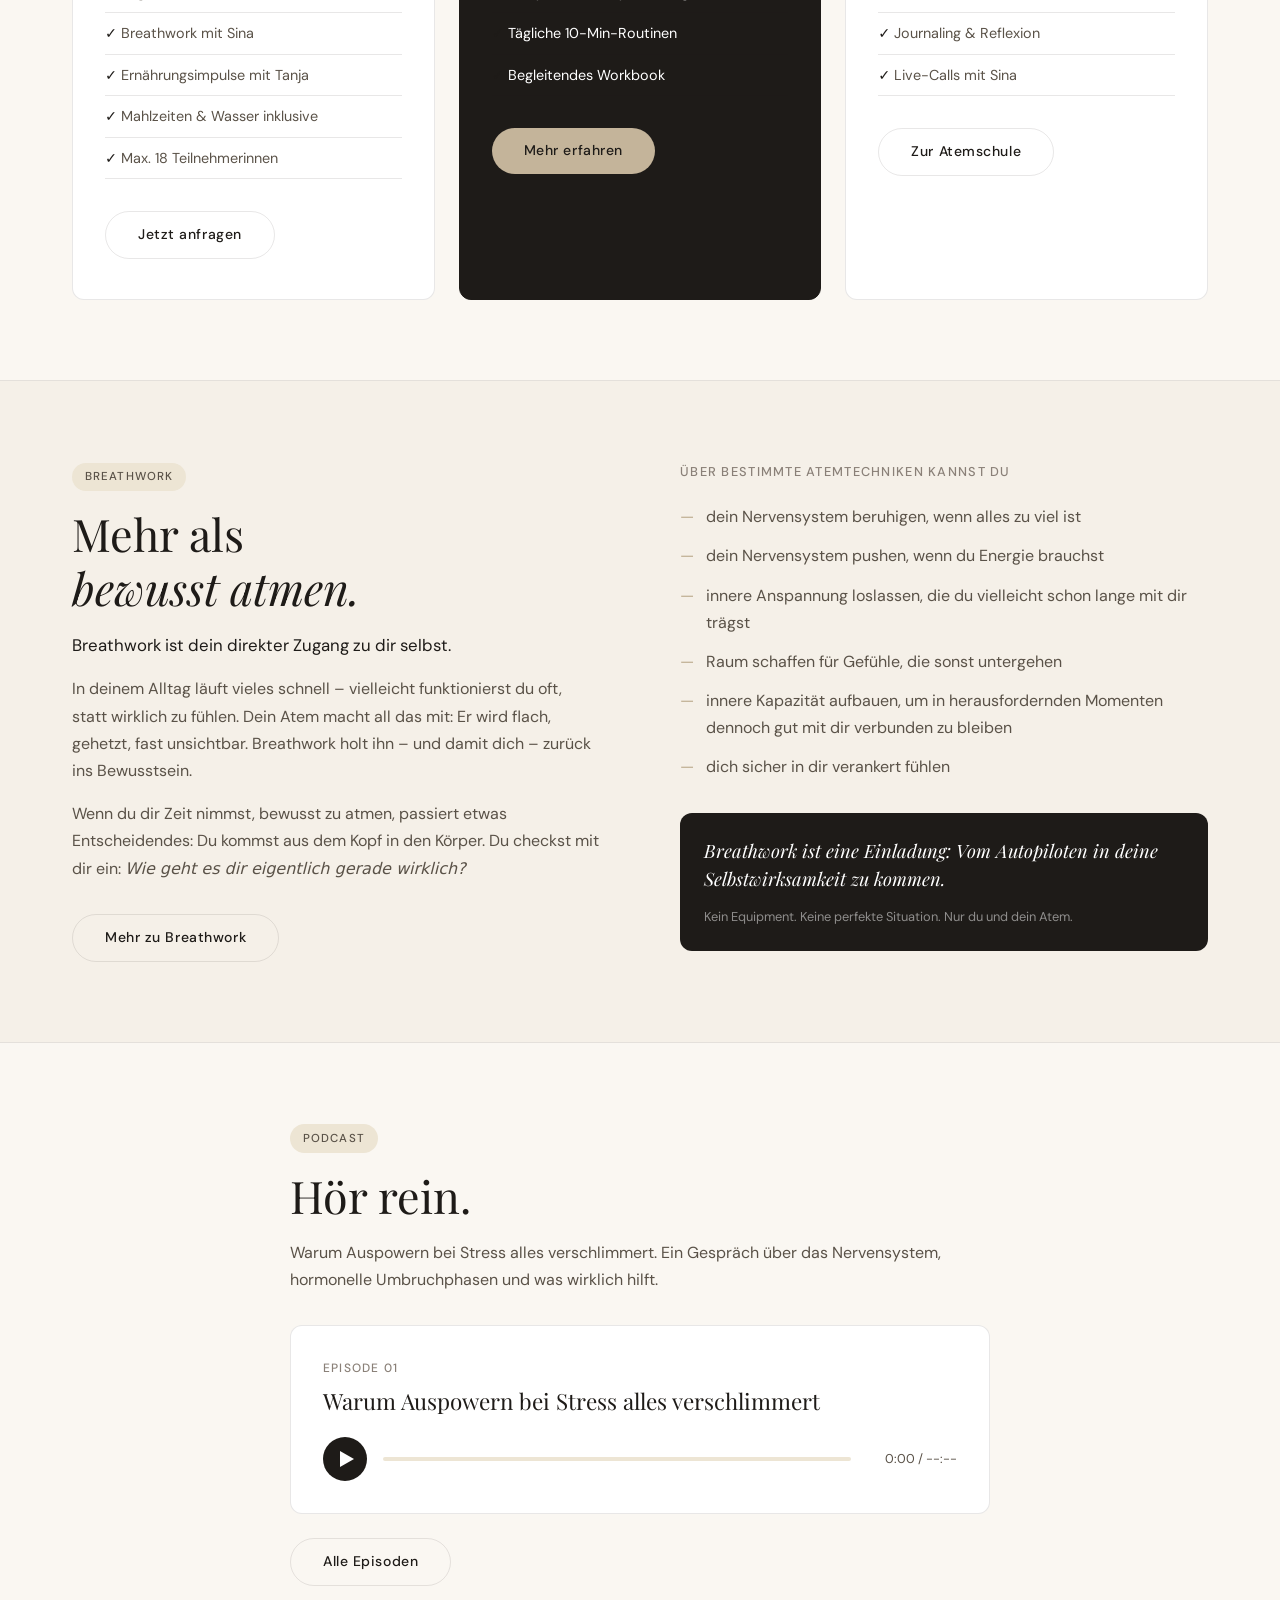
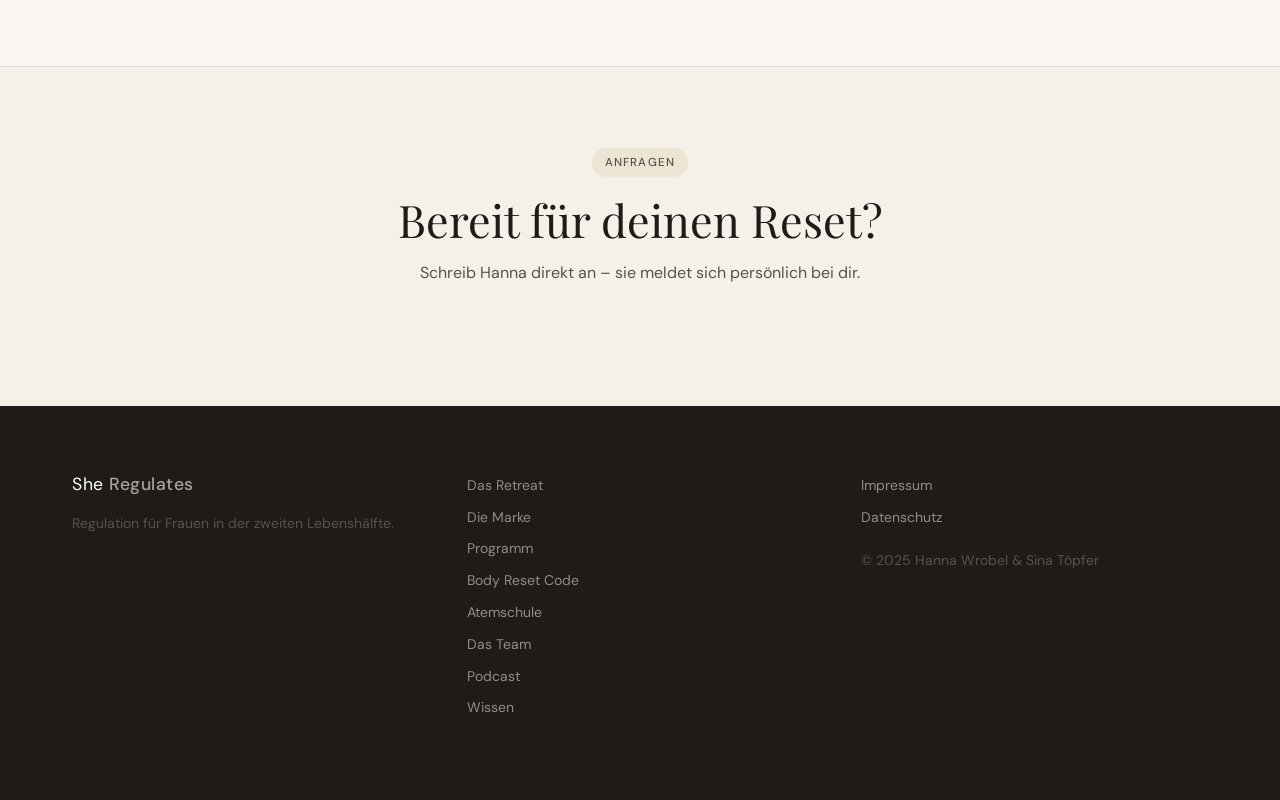
==== commit 7b3cb0f2: "deploy: index.html" ====
--- a/index.html
+++ b/index.html
@@ -18,7 +18,9 @@
       <li><a href="index.html" class="active">Das Retreat</a></li>
       <li><a href="marke.html">Die Marke</a></li>
       <li><a href="retreat-programm.html">Programm</a></li>
+      <li><a href="body-reset.html">Body Reset Code</a></li>
       <li><a href="atemschule.html">Atemschule</a></li>
+      <li><a href="team.html">Das Team</a></li>
       <li><a href="podcast.html">Podcast</a></li>
       <li><a href="wissen.html">Wissen</a></li>
       <li><a href="index.html#anfragen" class="nav-cta">Anfragen</a></li>
@@ -27,7 +29,7 @@
   </div>
 </nav>
 <div class="mobile-menu" id="mobileMenu">
-    <a href="index.html">Das Retreat</a>  <a href="marke.html">Die Marke</a>  <a href="retreat-programm.html">Programm</a>  <a href="atemschule.html">Atemschule</a>  <a href="podcast.html">Podcast</a>  <a href="wissen.html">Wissen</a>
+    <a href="index.html">Das Retreat</a>  <a href="marke.html">Die Marke</a>  <a href="retreat-programm.html">Programm</a>  <a href="body-reset.html">Body Reset Code</a>  <a href="atemschule.html">Atemschule</a>  <a href="team.html">Das Team</a>  <a href="podcast.html">Podcast</a>  <a href="wissen.html">Wissen</a>
   <a href="index.html#anfragen" class="btn btn-primary" style="margin-top:1rem">Anfragen</a>
 </div>
 <!-- HERO -->
@@ -206,7 +208,7 @@
         <ul class="preis-includes">
           <li>3 Tage Reset &amp; Recharge</li>
           <li>Reformer-Pilates mit Hanna</li>
-          <li>Yoga mit Simone</li>
+          <li>Yoga mit Simonene</li>
           <li>Breathwork mit Sina</li>
           <li>Ernährungsimpulse mit Tanja</li>
           <li>Mahlzeiten &amp; Wasser inklusive</li>
@@ -225,7 +227,7 @@
           <li>Tägliche 10-Min-Routinen</li>
           <li>Begleitendes Workbook</li>
         </ul>
-        <a href="programm.html" class="btn btn-primary">Mehr erfahren</a>
+        <a href="body-reset.html" class="btn btn-primary">Mehr erfahren</a>
       </div>
       <div class="preis-card">
         <div class="tag">Nach dem Retreat</div>
@@ -339,7 +341,9 @@
         <a href="index.html">Das Retreat</a>
         <a href="marke.html">Die Marke</a>
                 <a href="retreat-programm.html">Programm</a>
+        <a href="body-reset.html">Body Reset Code</a>
         <a href="atemschule.html">Atemschule</a>
+        <a href="team.html">Das Team</a>
         <a href="podcast.html">Podcast</a>
         <a href="wissen.html">Wissen</a>
       </div>
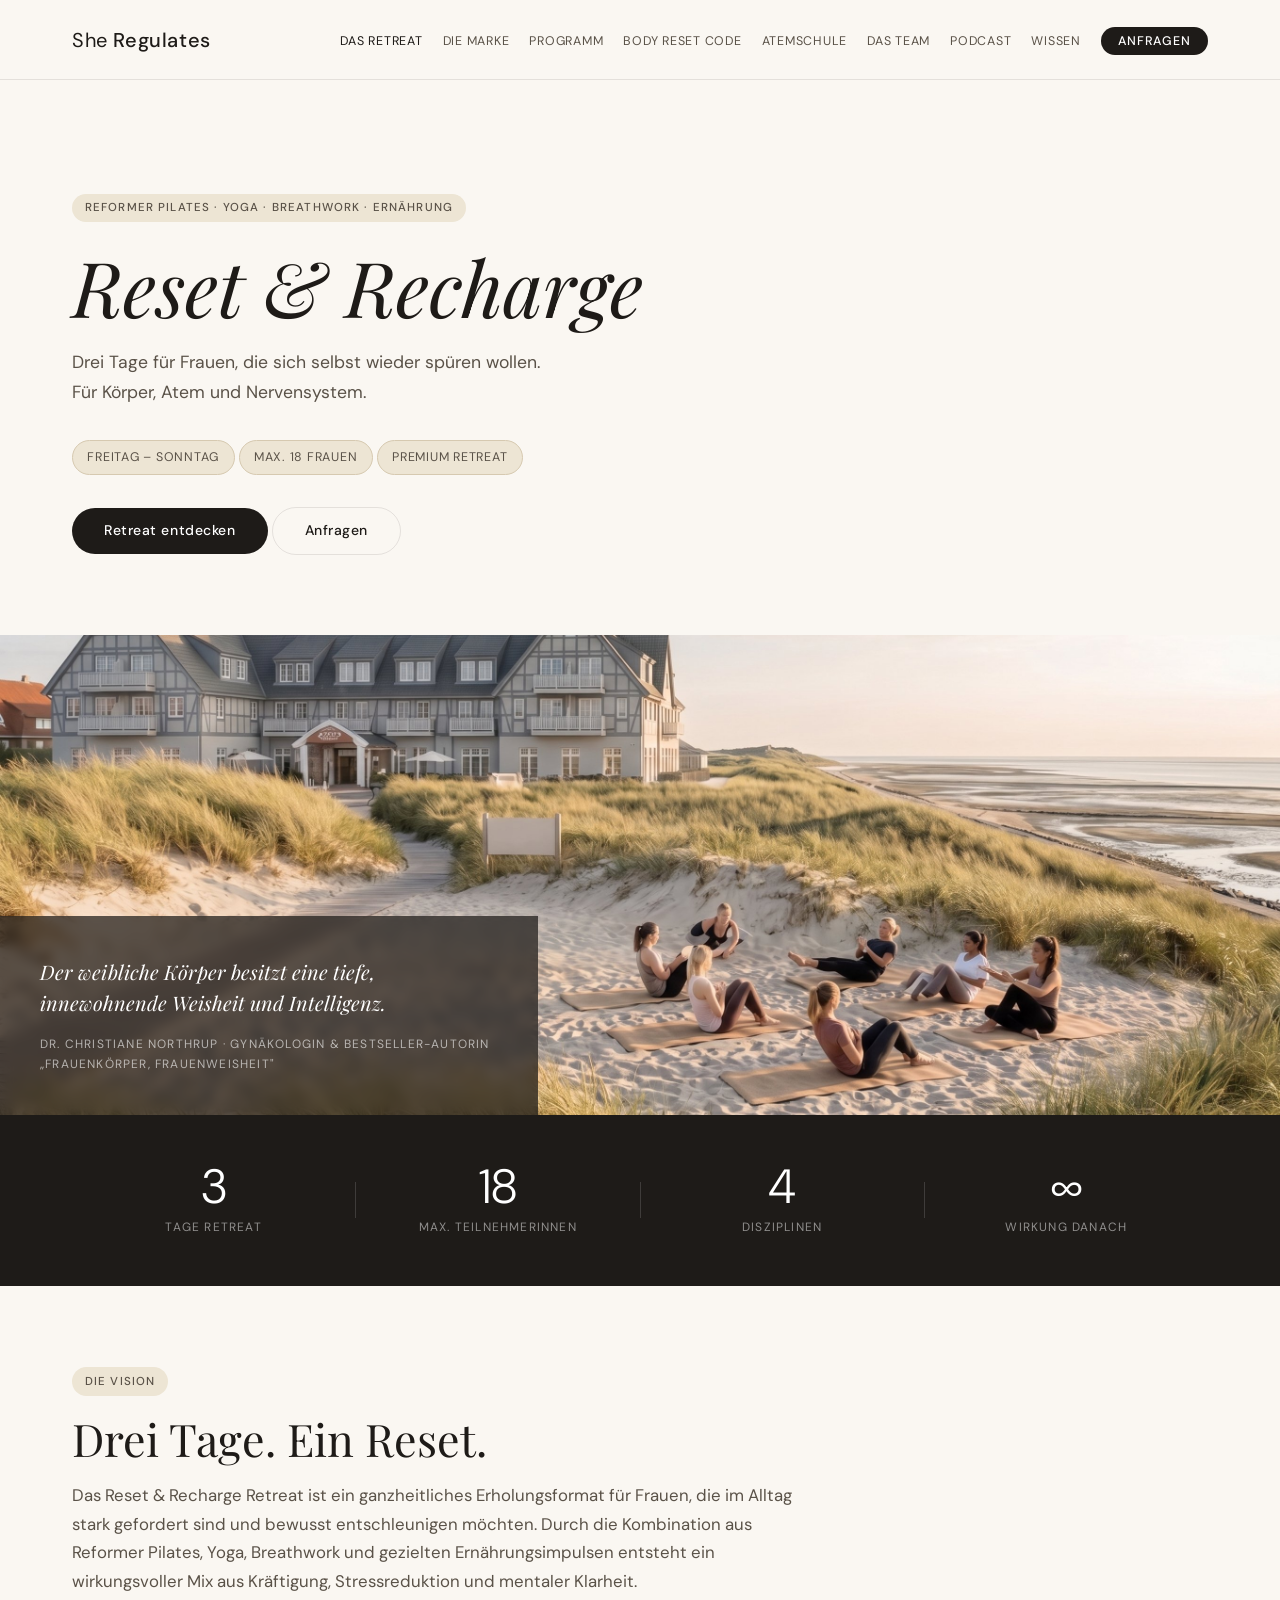
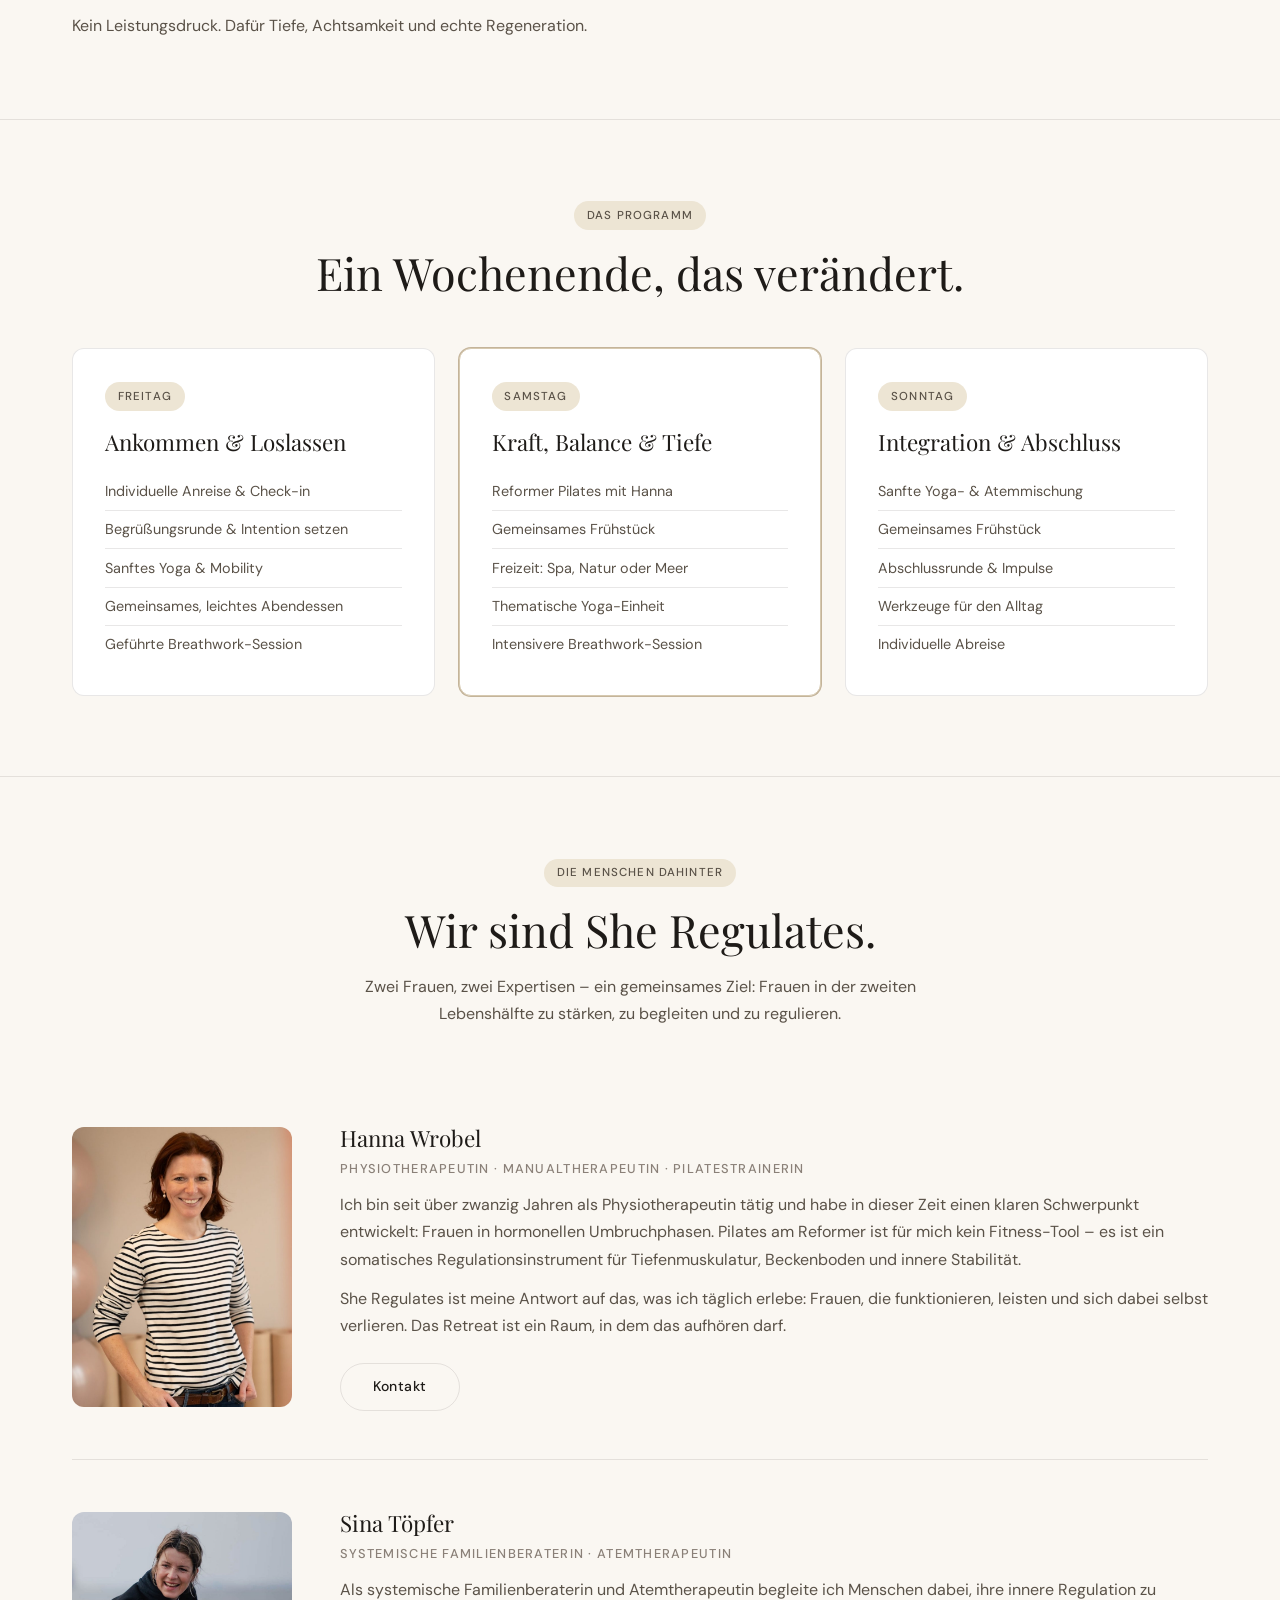
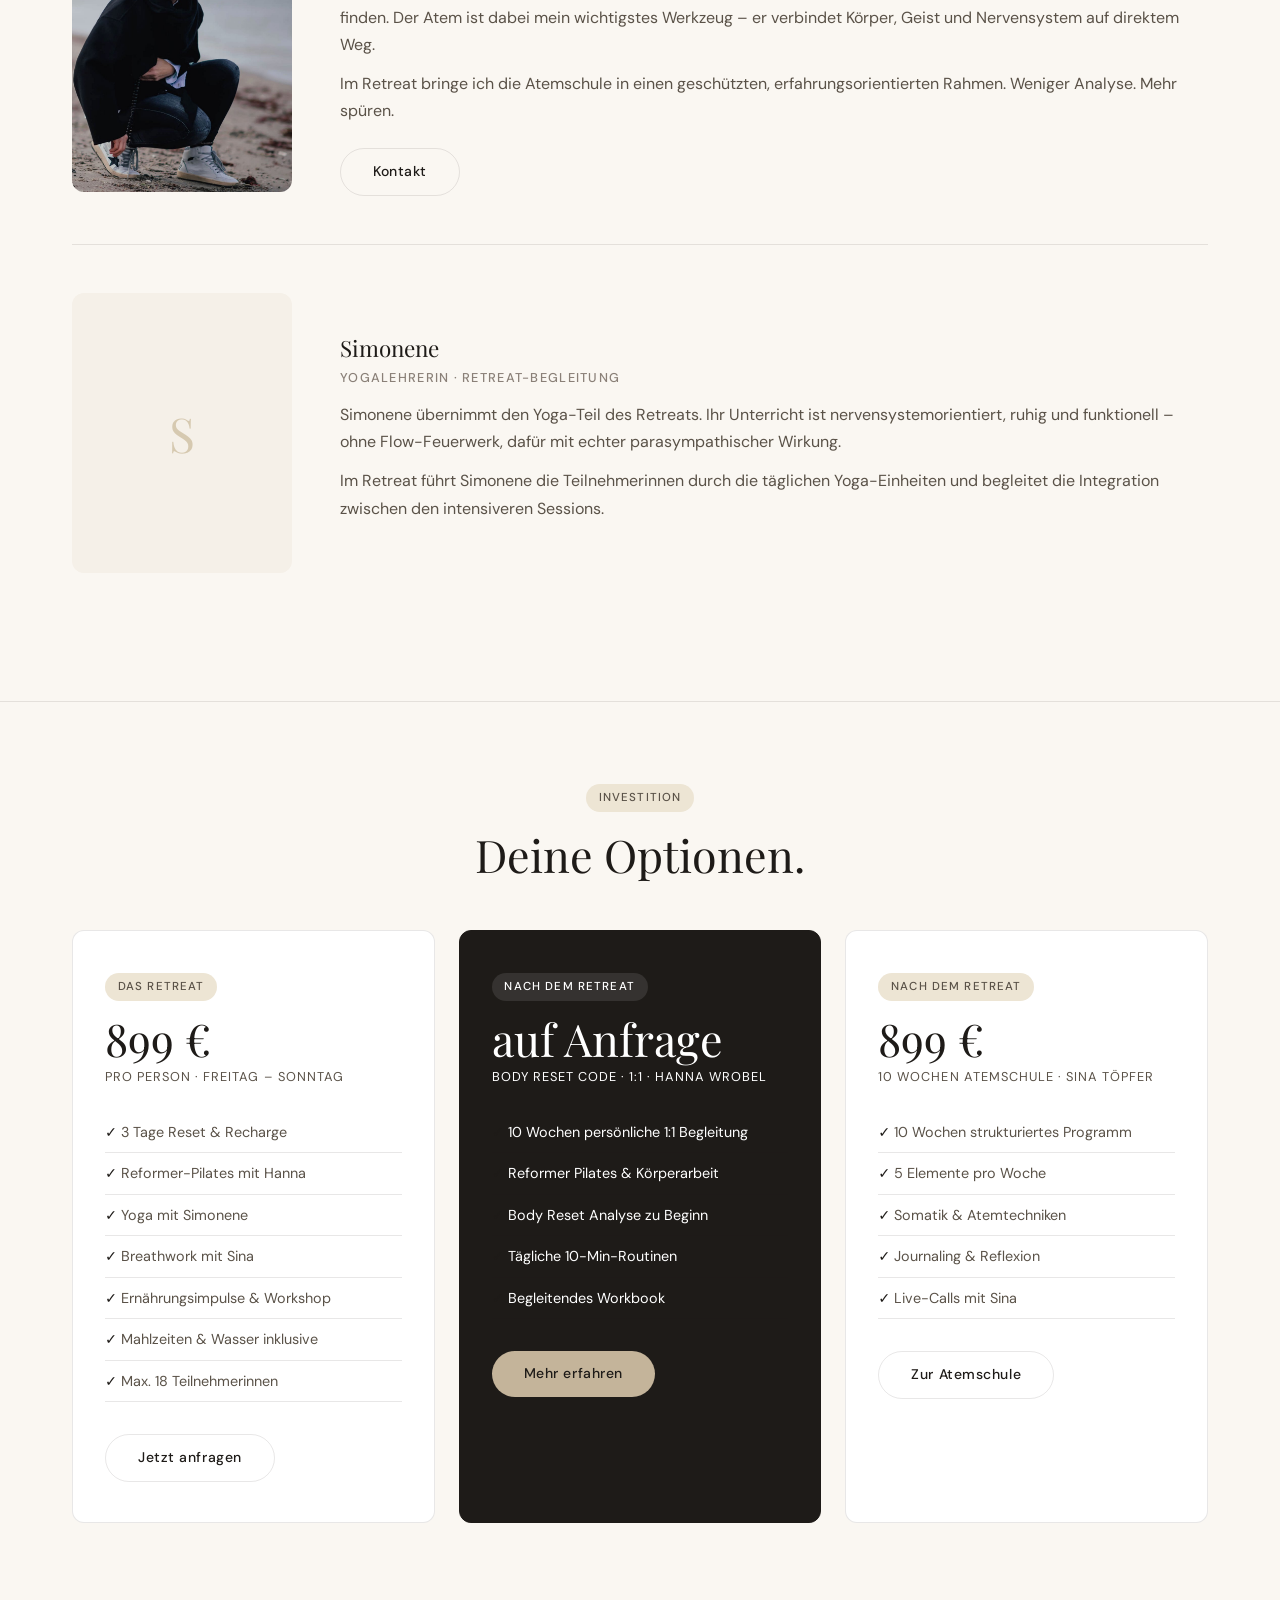
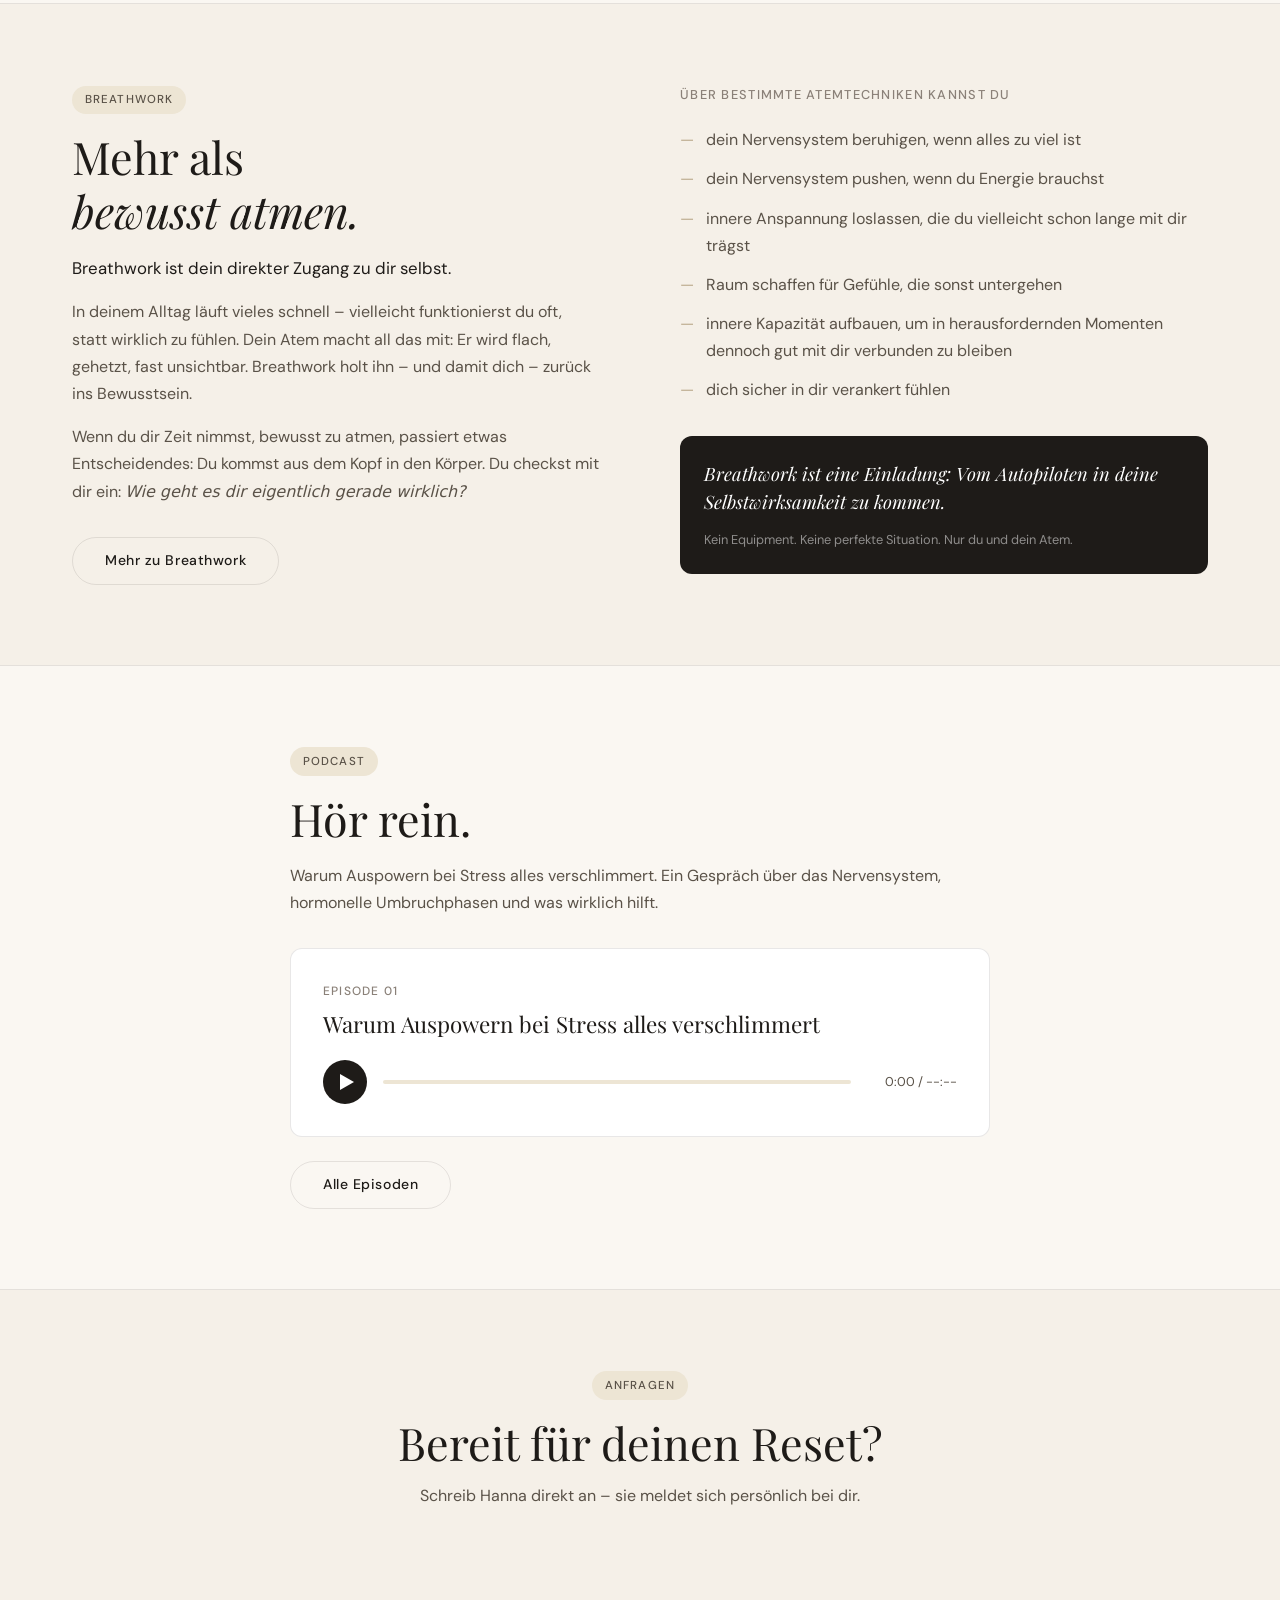
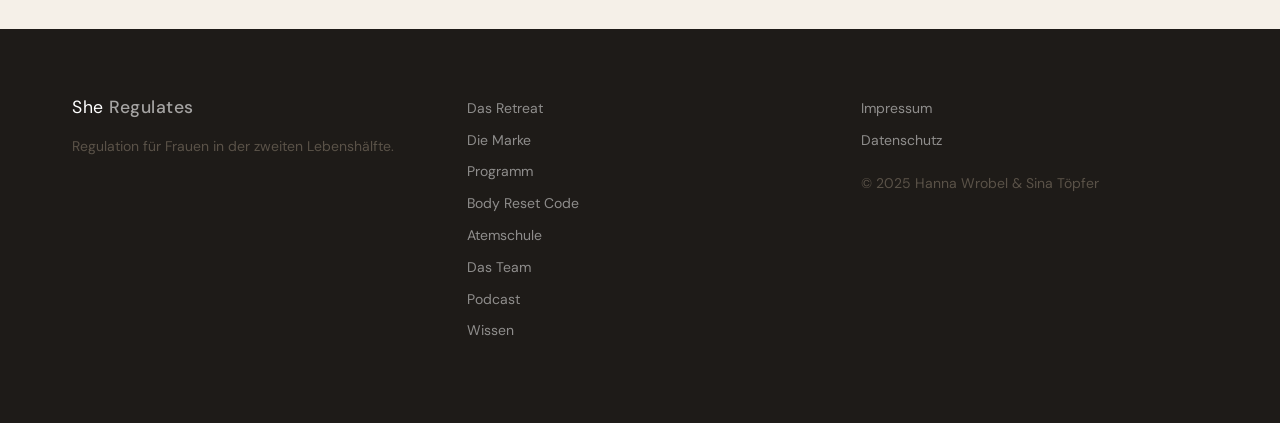
==== commit 1b12742f: "remove Tanja from team: index.html" ====
--- a/index.html
+++ b/index.html
@@ -177,17 +177,7 @@
         <p>Im Retreat führt Simonene die Teilnehmerinnen durch die täglichen Yoga-Einheiten und begleitet die Integration zwischen den intensiveren Sessions.</p>
       </div>
     </div>
-    <div class="person-card">
-      <div class="person-img" style="background:var(--beige-light);border-radius:var(--radius);display:flex;align-items:center;justify-content:center;flex-shrink:0;width:220px;height:280px">
-        <span style="font-family:var(--heading);font-size:3rem;color:var(--beige-dark)">T</span>
-      </div>
-      <div class="person-info">
-        <h3>Tanja Anders</h3>
-        <p class="person-role">Ernährungsberaterin</p>
-        <p>Tanja Anders bringt das Thema Ernährung ins Retreat – als integralen Bestandteil der Regulation, nicht als Diätprogramm. Im Fokus stehen Blutzuckerstabilität, Protein und hormonunterstützende Mikronährstoffe speziell für Frauen ab 40.</p>
-        <p>Sie begleitet die Teilnehmerinnen mit konkreten Werkzeugen, die sich direkt in den Alltag übertragen lassen.</p>
-      </div>
-    </div>
+
   </div>
 </section>
 
@@ -210,7 +200,7 @@
           <li>Reformer-Pilates mit Hanna</li>
           <li>Yoga mit Simonene</li>
           <li>Breathwork mit Sina</li>
-          <li>Ernährungsimpulse mit Tanja</li>
+          <li>Ernährungsimpulse &amp; Workshop</li>
           <li>Mahlzeiten &amp; Wasser inklusive</li>
           <li>Max. 18 Teilnehmerinnen</li>
         </ul>
--- a/style.css
+++ b/style.css
@@ -282,7 +282,7 @@
 /* ── STRAND QUOTE OVERLAY ── */
 .strand-quote {
   position: absolute;
-  bottom: 0; right: 0;
+  bottom: 0; left: 0;
   width: 42%;
   background: rgba(30,27,24,.72);
   backdrop-filter: blur(6px);
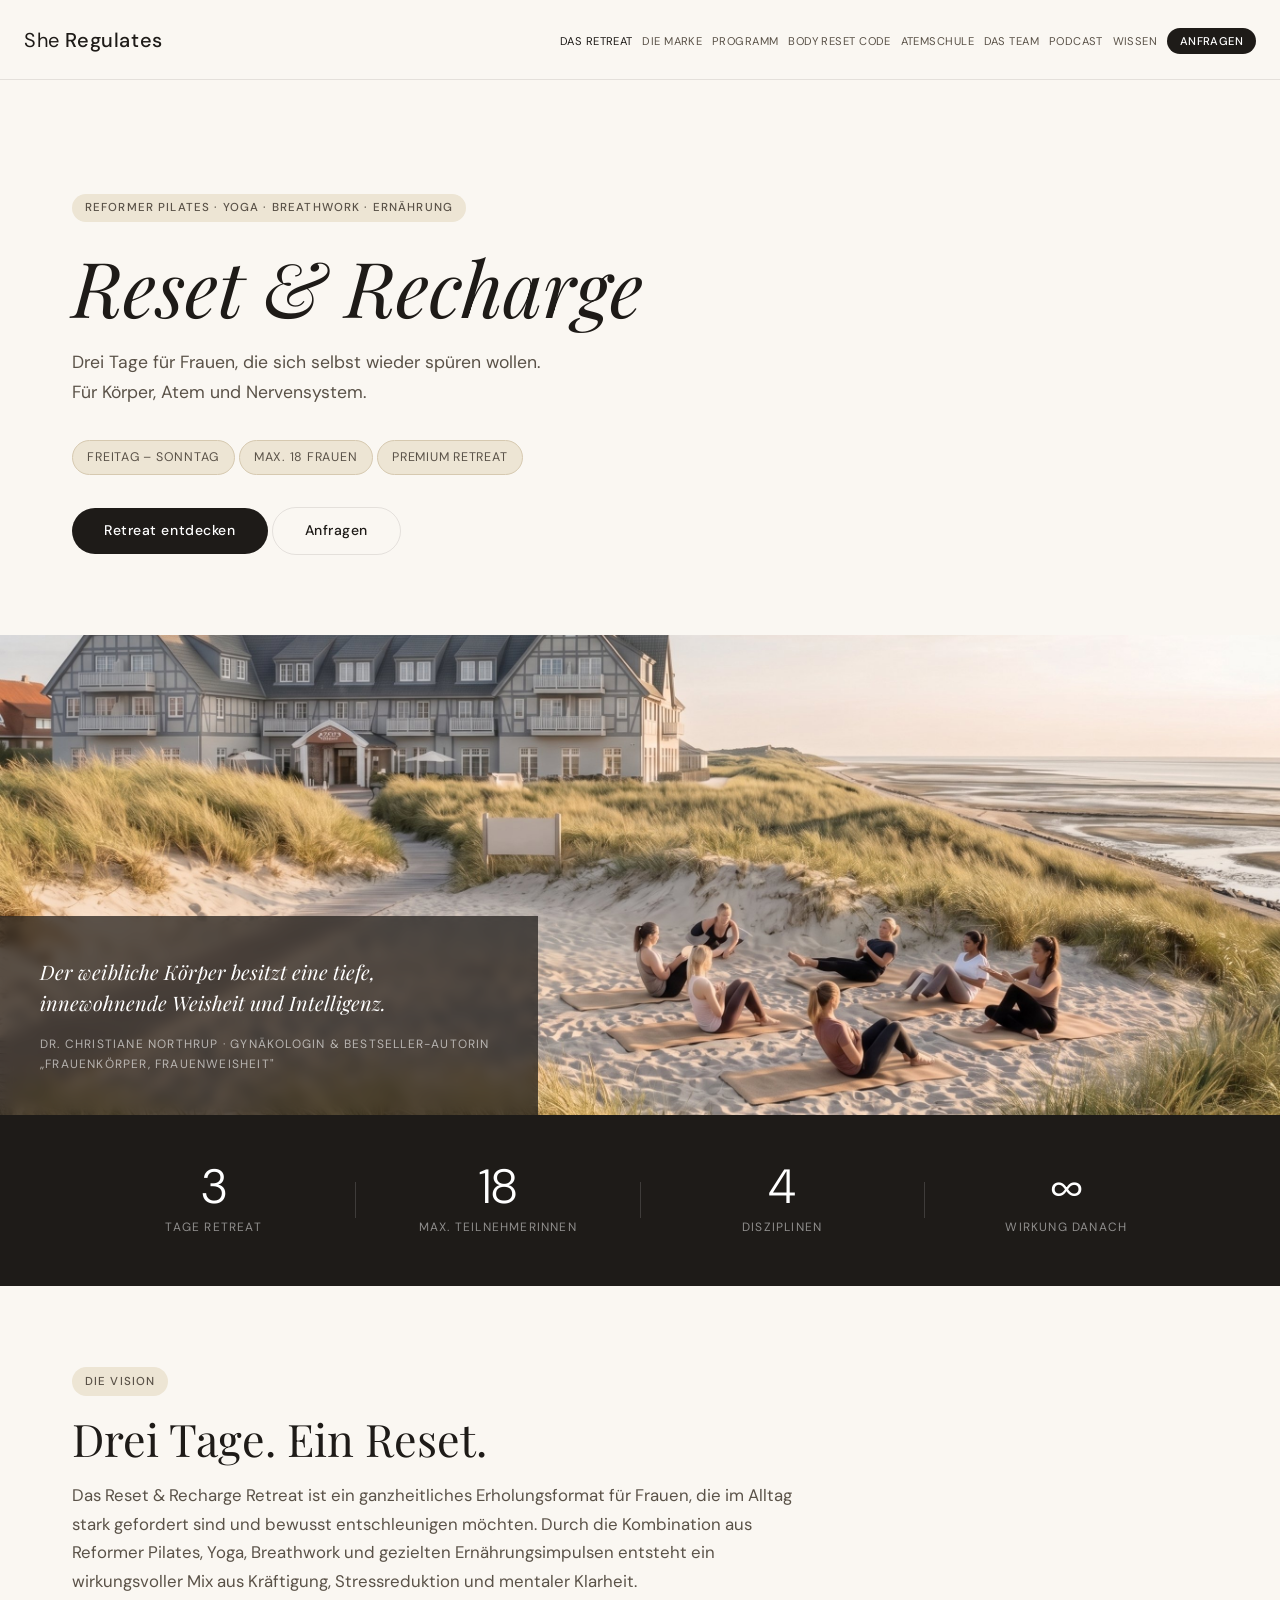
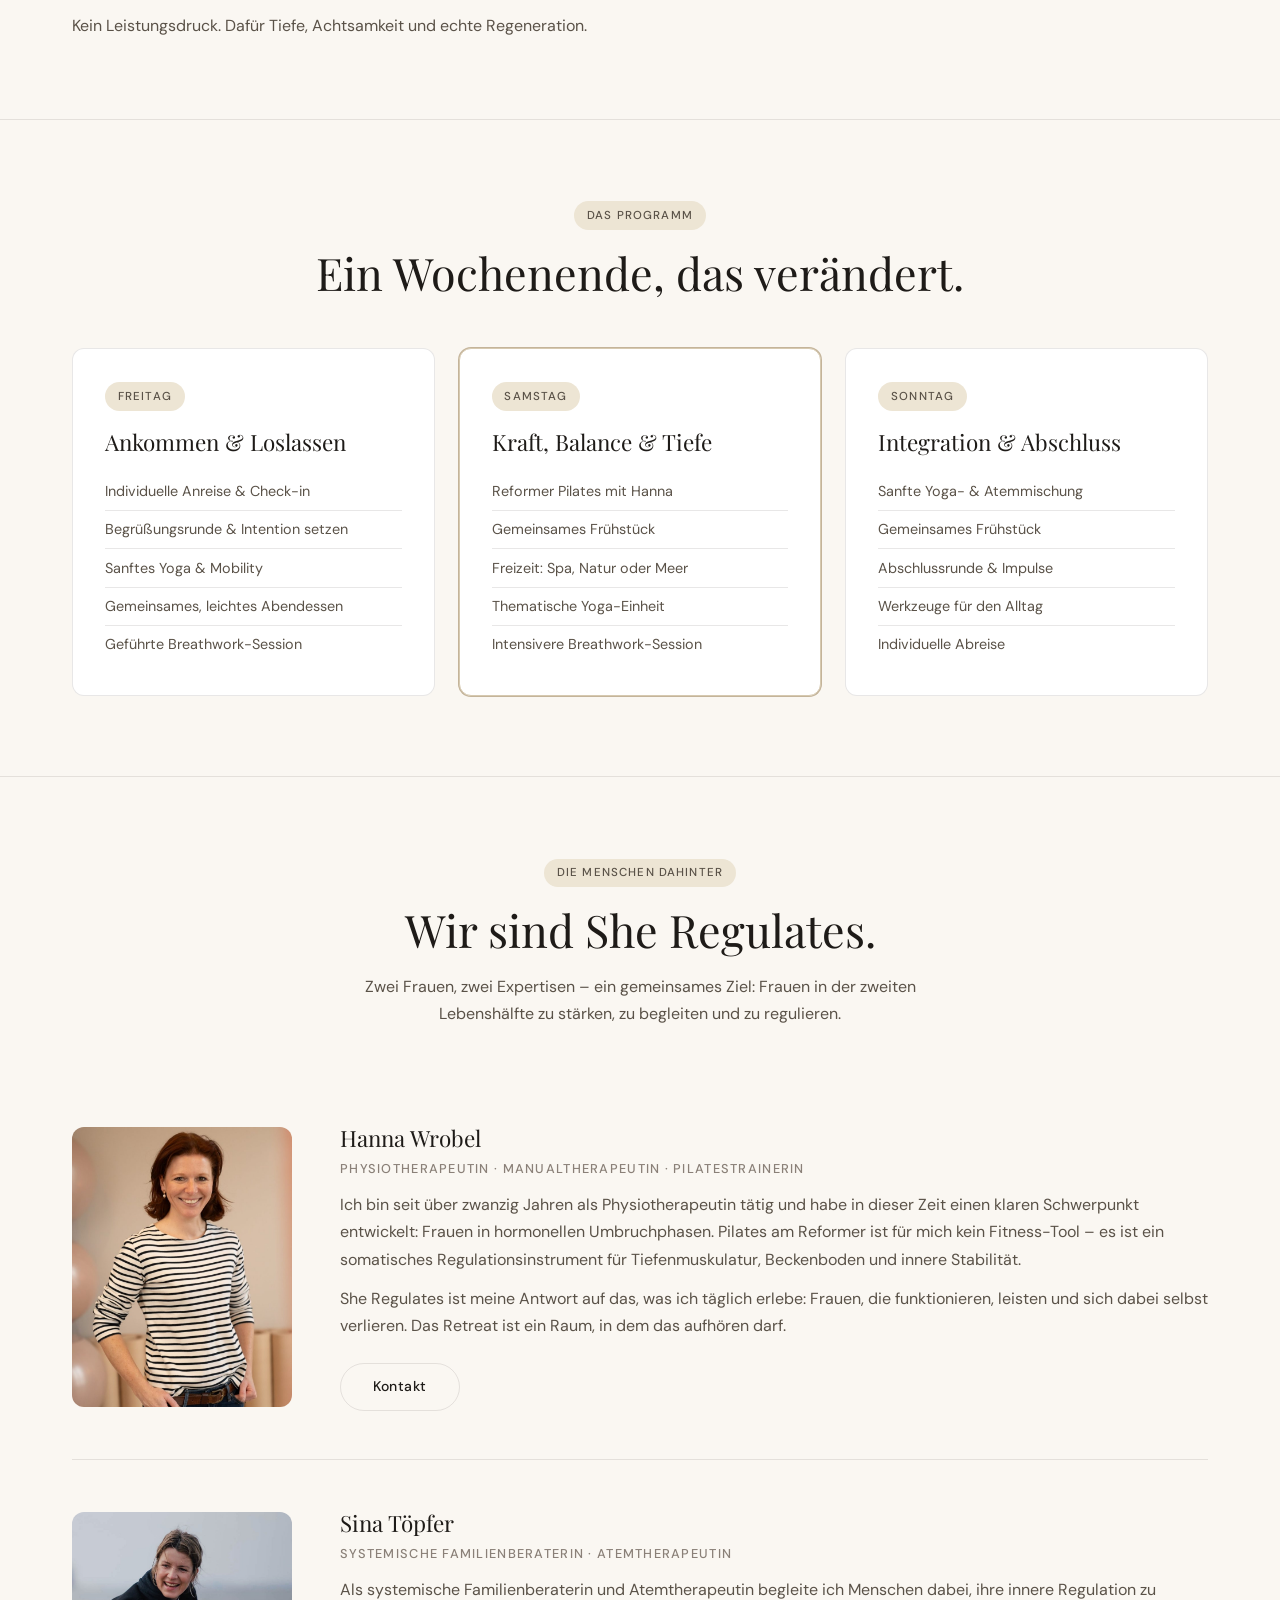
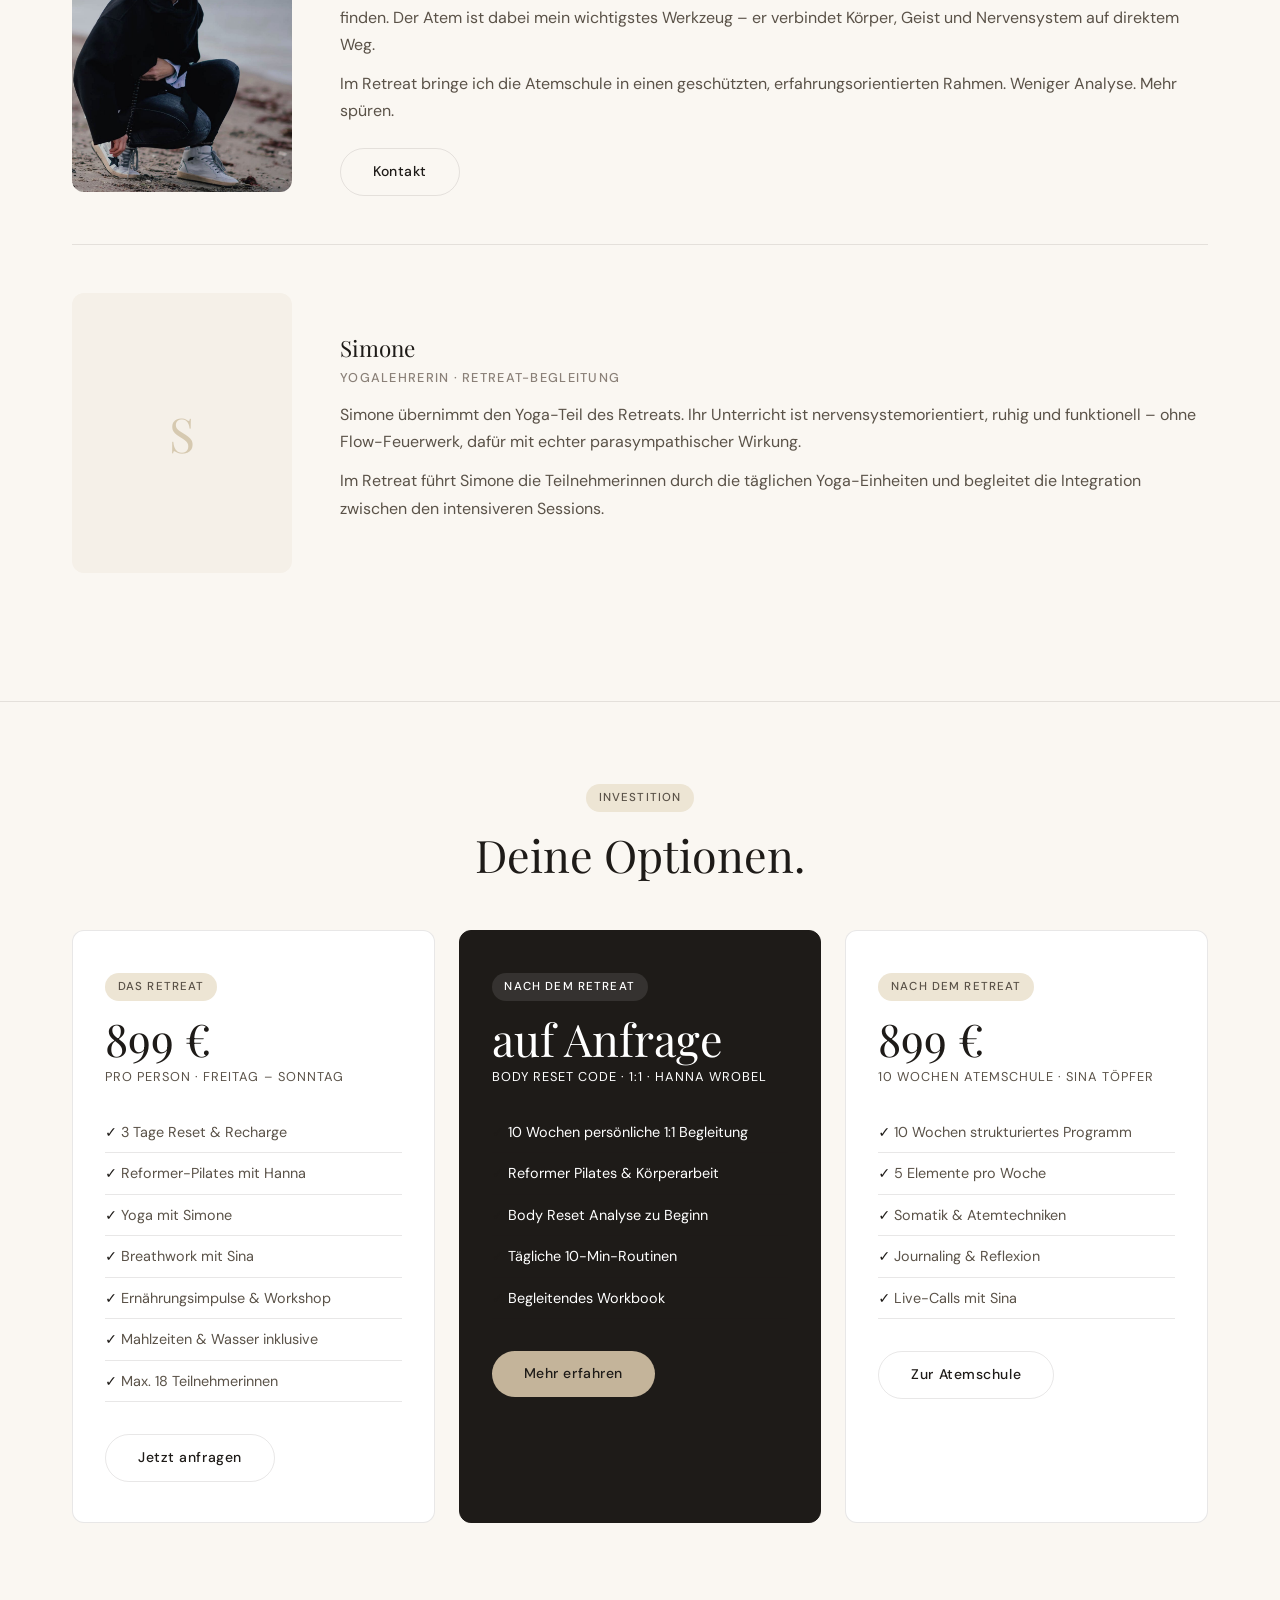
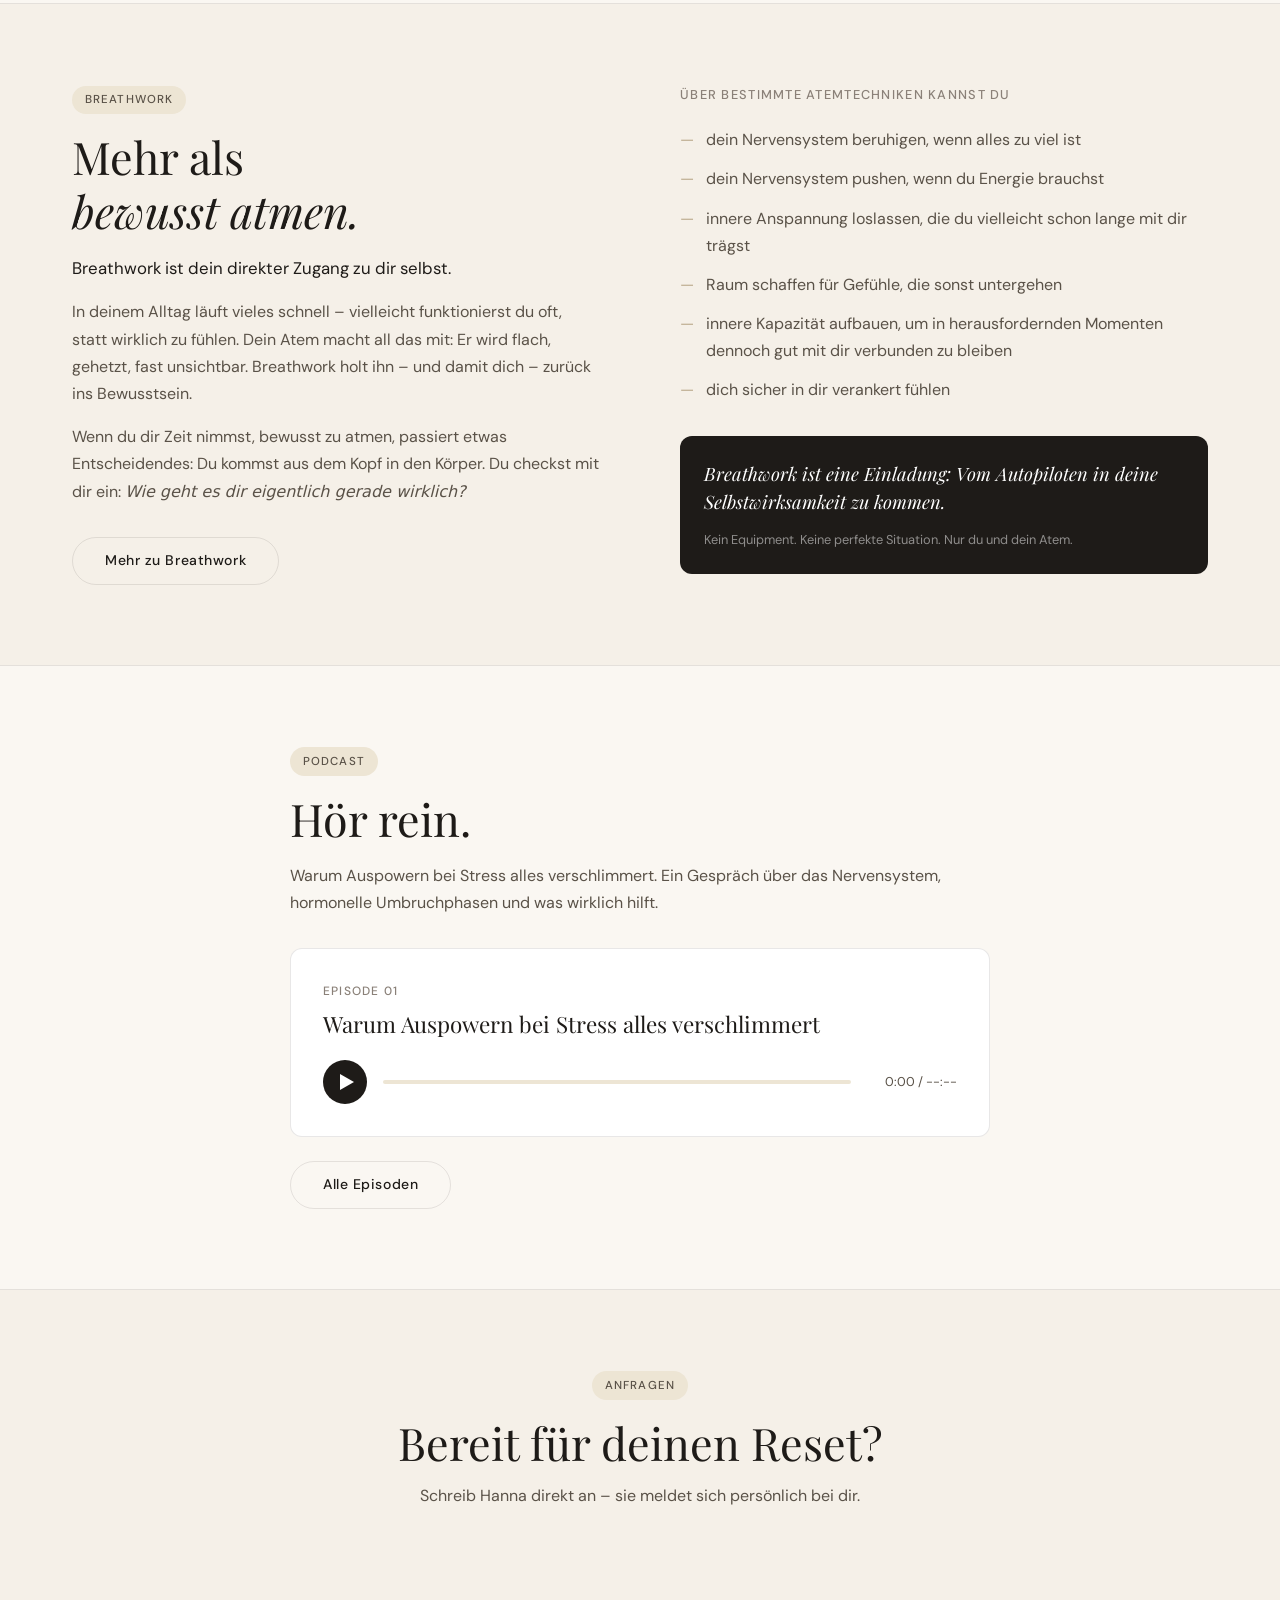
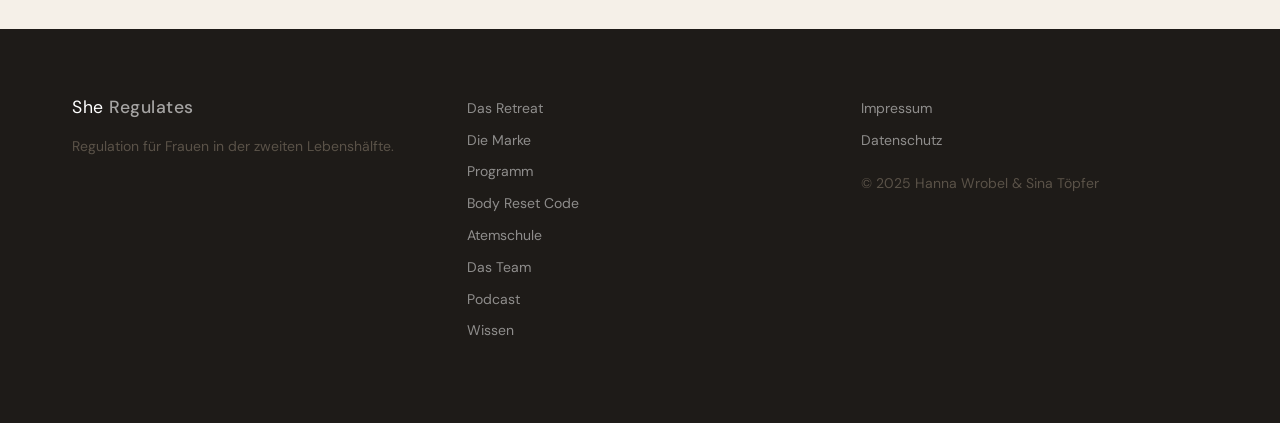
==== commit 9e6f0640: "Fix: Simonene -> Simone (Yogalehrerin Name korrigiert)" ====
--- a/index.html
+++ b/index.html
@@ -171,10 +171,10 @@
         <span style="font-family:var(--heading);font-size:3rem;color:var(--beige-dark)">S</span>
       </div>
       <div class="person-info">
-        <h3>Simonene</h3>
+        <h3>Simone</h3>
         <p class="person-role">Yogalehrerin · Retreat-Begleitung</p>
-        <p>Simonene übernimmt den Yoga-Teil des Retreats. Ihr Unterricht ist nervensystemorientiert, ruhig und funktionell – ohne Flow-Feuerwerk, dafür mit echter parasympathischer Wirkung.</p>
-        <p>Im Retreat führt Simonene die Teilnehmerinnen durch die täglichen Yoga-Einheiten und begleitet die Integration zwischen den intensiveren Sessions.</p>
+        <p>Simone übernimmt den Yoga-Teil des Retreats. Ihr Unterricht ist nervensystemorientiert, ruhig und funktionell – ohne Flow-Feuerwerk, dafür mit echter parasympathischer Wirkung.</p>
+        <p>Im Retreat führt Simone die Teilnehmerinnen durch die täglichen Yoga-Einheiten und begleitet die Integration zwischen den intensiveren Sessions.</p>
       </div>
     </div>
 
@@ -198,7 +198,7 @@
         <ul class="preis-includes">
           <li>3 Tage Reset &amp; Recharge</li>
           <li>Reformer-Pilates mit Hanna</li>
-          <li>Yoga mit Simonene</li>
+          <li>Yoga mit Simone</li>
           <li>Breathwork mit Sina</li>
           <li>Ernährungsimpulse &amp; Workshop</li>
           <li>Mahlzeiten &amp; Wasser inklusive</li>
--- a/style.css
+++ b/style.css
@@ -37,8 +37,8 @@
   border-bottom: 1px solid var(--border);
 }
 .nav-inner {
-  max-width: 1200px; margin: 0 auto; width: 100%;
-  padding: 0 2rem; height: 100%;
+  max-width: 1400px; margin: 0 auto; width: 100%;
+  padding: 0 1.5rem; height: 100%;
   display: flex; align-items: center; justify-content: space-between;
 }
 .logo {
@@ -47,16 +47,16 @@
 }
 .logo span { color: var(--text); font-weight: 500; }
 
-.nav-links { display: flex; align-items: center; gap: 1.25rem; list-style: none; }
+.nav-links { display: flex; align-items: center; gap: .6rem; list-style: none; }
 .nav-links a {
-  font-size: .78rem; font-weight: 400; letter-spacing: .06em;
+  font-size: .7rem; font-weight: 400; letter-spacing: .04em;
   text-decoration: none; color: var(--text-mid);
   text-transform: uppercase; transition: color .2s; white-space: nowrap;
 }
 .nav-links a:hover, .nav-links a.active { color: var(--black); }
 .nav-cta {
   background: var(--black) !important; color: #fff !important;
-  padding: .4rem 1.1rem; border-radius: 100px;
+  padding: .35rem .8rem; border-radius: 100px;
   font-weight: 500 !important;
   transition: background .2s !important;
 }
@@ -226,7 +226,7 @@
   .person-img { width: 100%; height: 260px; }
   .footer-inner { grid-template-columns: 1fr; gap: 2rem; }
 }
-@media (max-width: 768px) {
+@media (max-width: 1024px) {
   .nav-links { display: none; }
   .vision-grid { grid-template-columns: 1fr !important; }
   .hamburger { display: flex; }
